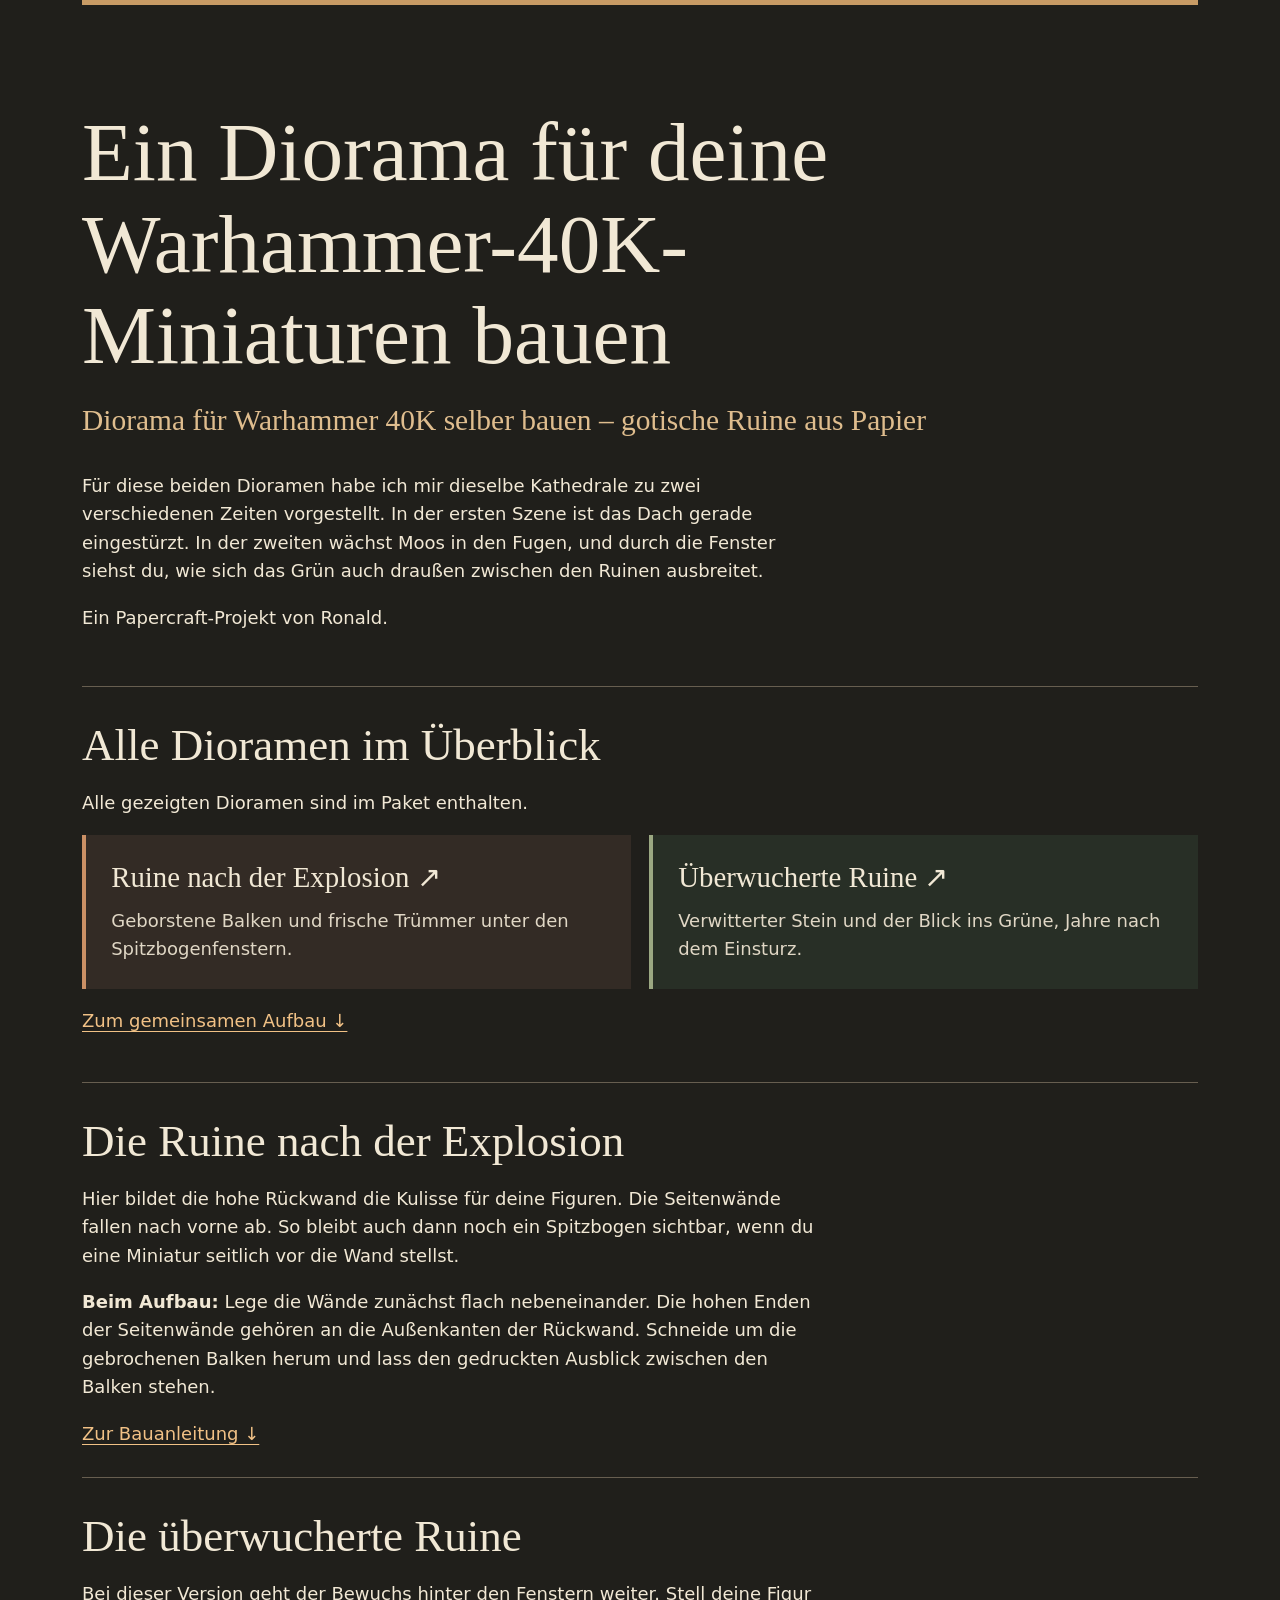
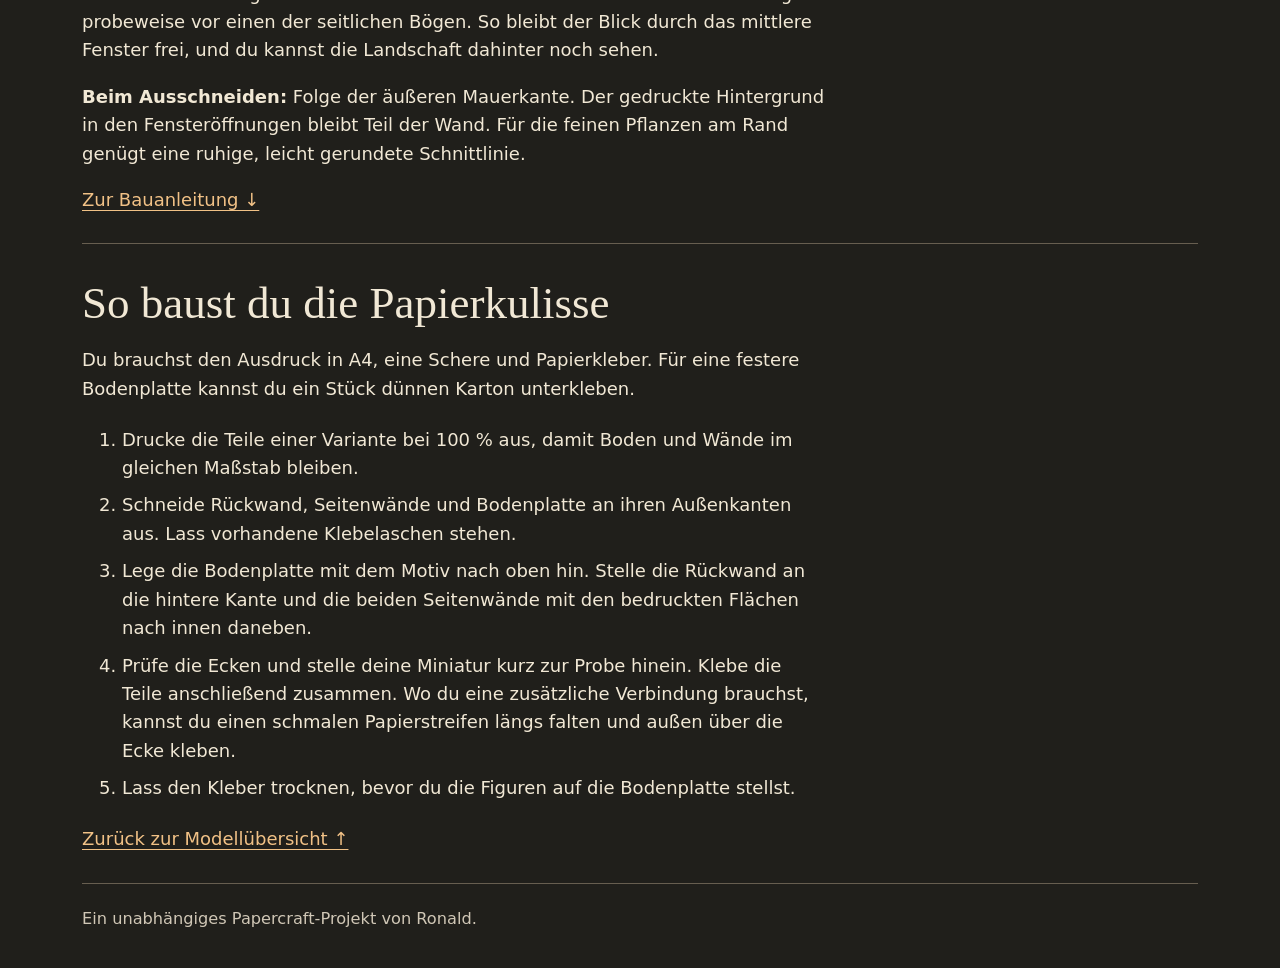
==== index.html @ 5c33f2ba "Add files via upload" ====
<!doctype html>
<html lang="de">
<head>
<meta charset="utf-8">
<meta name="viewport" content="width=device-width, initial-scale=1">
<meta name="theme-color" content="#201f1b">
<title>Diorama für Warhammer 40K selber bauen – gotische Ruine aus Papier</title>
<meta name="description" content="Eine gotische Kathedralruine in zwei Varianten aus Papier bauen. Entdecke Ronalds Dioramen und die Bauanleitung für deine Miniaturen.">
<style>
* {box-sizing:border-box}
html {background:#201f1b;color:#f1e8d5;font:18px/1.58 system-ui,sans-serif}
body {margin:0}
main,footer {width:min(100% - 2.4rem,62rem);margin:auto}
header {padding:clamp(3rem,8vw,7rem) 0 2rem;border-top:5px solid #c89b65}
h1,h2,h3 {font-family:Georgia,serif;font-weight:normal;line-height:1.1;text-wrap:balance}
h1 {font-size:clamp(2.4rem,6.5vw,5.5rem);max-width:18ch;margin:0;overflow-wrap:break-word;hyphens:auto}
header h2 {font-size:clamp(1.2rem,2.3vw,1.7rem);color:#dfbd8e;margin:1.2rem 0 2rem}
p,ol {max-width:65ch}
a {color:#f1c186;text-underline-offset:.22em}
a:focus-visible {outline:3px solid #fff;outline-offset:4px}
section {padding:1.6rem 0;border-top:1px solid #675e50;scroll-margin-top:1rem}
h2 {font-size:clamp(1.65rem,4vw,2.5rem);margin:.3rem 0 1rem}
.cards {display:grid;grid-template-columns:repeat(auto-fit,minmax(min(100%,19rem),1fr));gap:1rem}
.card {display:block;padding:1.4rem;background:#332b25;border-left:4px solid #cb9065;color:inherit;text-decoration:none}
.card + .card {background:#282f26;border-color:#9ba882}
.card:hover strong,.card:focus-visible strong {text-decoration:underline}
.card strong {display:block;font:1.6rem/1.2 Georgia,serif}
.card span {display:block;margin-top:.65rem;color:#e0d7c5}
h3 {font-size:1.5rem}
li {padding:.25em 0}
footer {padding:1.25rem 0 2rem;border-top:1px solid #675e50;color:#d0c7b6;font-size:.9rem}
</style>
</head>
<body>
<main>
<header>
<h1>Ein Diorama für deine Warhammer-40K-Miniaturen bauen</h1>
<h2>Diorama für Warhammer 40K selber bauen – gotische Ruine aus Papier</h2>
<p>Für diese beiden Dioramen habe ich mir dieselbe Kathedrale zu zwei verschiedenen Zeiten vorgestellt. In der ersten Szene ist das Dach gerade eingestürzt. In der zweiten wächst Moos in den Fugen, und durch die Fenster siehst du, wie sich das Grün auch draußen zwischen den Ruinen ausbreitet.</p>
<p>Ein Papercraft-Projekt von Ronald.</p>
</header>
<section id="modelle">
<h2>Alle Dioramen im Überblick</h2>
<p>Alle gezeigten Dioramen sind im Paket enthalten.</p>
<nav class="cards" aria-label="Dioramen und Bauhinweise">
<a class="card" href="#explosion"><strong>Ruine nach der Explosion ↗</strong><span>Geborstene Balken und frische Trümmer unter den Spitzbogenfenstern.</span></a>
<a class="card" href="#bewuchs"><strong>Überwucherte Ruine ↗</strong><span>Verwitterter Stein und der Blick ins Grüne, Jahre nach dem Einsturz.</span></a>
</nav>
<p><a href="#aufbau">Zum gemeinsamen Aufbau ↓</a></p>
</section>
<section id="explosion">
<h2>Die Ruine nach der Explosion</h2>
<p>Hier bildet die hohe Rückwand die Kulisse für deine Figuren. Die Seitenwände fallen nach vorne ab. So bleibt auch dann noch ein Spitzbogen sichtbar, wenn du eine Miniatur seitlich vor die Wand stellst.</p>
<p><strong>Beim Aufbau:</strong> Lege die Wände zunächst flach nebeneinander. Die hohen Enden der Seitenwände gehören an die Außenkanten der Rückwand. Schneide um die gebrochenen Balken herum und lass den gedruckten Ausblick zwischen den Balken stehen.</p>
<a href="#aufbau">Zur Bauanleitung ↓</a>
</section>
<section id="bewuchs">
<h2>Die überwucherte Ruine</h2>
<p>Bei dieser Version geht der Bewuchs hinter den Fenstern weiter. Stell deine Figur probeweise vor einen der seitlichen Bögen. So bleibt der Blick durch das mittlere Fenster frei, und du kannst die Landschaft dahinter noch sehen.</p>
<p><strong>Beim Ausschneiden:</strong> Folge der äußeren Mauerkante. Der gedruckte Hintergrund in den Fensteröffnungen bleibt Teil der Wand. Für die feinen Pflanzen am Rand genügt eine ruhige, leicht gerundete Schnittlinie.</p>
<a href="#aufbau">Zur Bauanleitung ↓</a>
</section>
<section id="aufbau">
<h2>So baust du die Papierkulisse</h2>
<p>Du brauchst den Ausdruck in A4, eine Schere und Papierkleber. Für eine festere Bodenplatte kannst du ein Stück dünnen Karton unterkleben.</p>
<ol>
<li>Drucke die Teile einer Variante bei 100&nbsp;% aus, damit Boden und Wände im gleichen Maßstab bleiben.</li>
<li>Schneide Rückwand, Seitenwände und Bodenplatte an ihren Außenkanten aus. Lass vorhandene Klebelaschen stehen.</li>
<li>Lege die Bodenplatte mit dem Motiv nach oben hin. Stelle die Rückwand an die hintere Kante und die beiden Seitenwände mit den bedruckten Flächen nach innen daneben.</li>
<li>Prüfe die Ecken und stelle deine Miniatur kurz zur Probe hinein. Klebe die Teile anschließend zusammen. Wo du eine zusätzliche Verbindung brauchst, kannst du einen schmalen Papierstreifen längs falten und außen über die Ecke kleben.</li>
<li>Lass den Kleber trocknen, bevor du die Figuren auf die Bodenplatte stellst.</li>
</ol>
<a href="#modelle">Zurück zur Modellübersicht ↑</a>
</section>
</main>
<footer>Ein unabhängiges Papercraft-Projekt von Ronald.</footer>
</body>
</html>
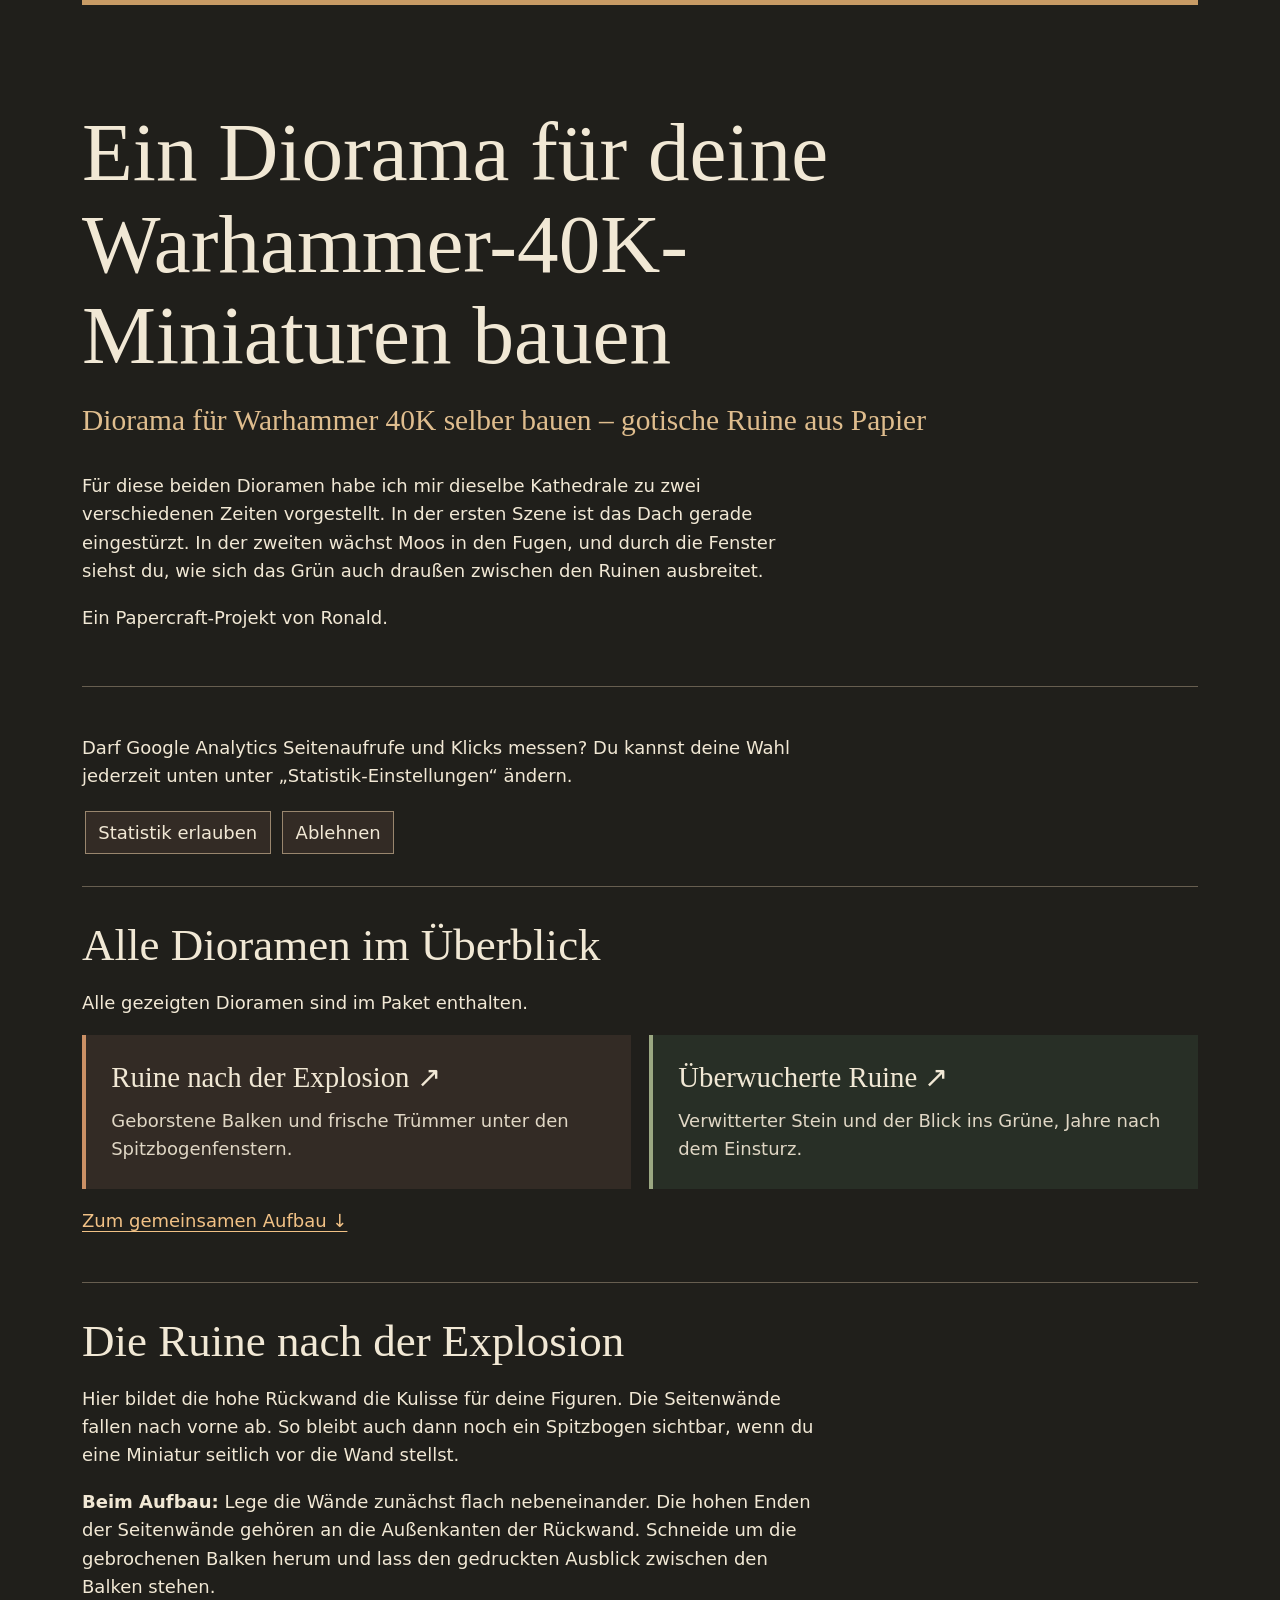
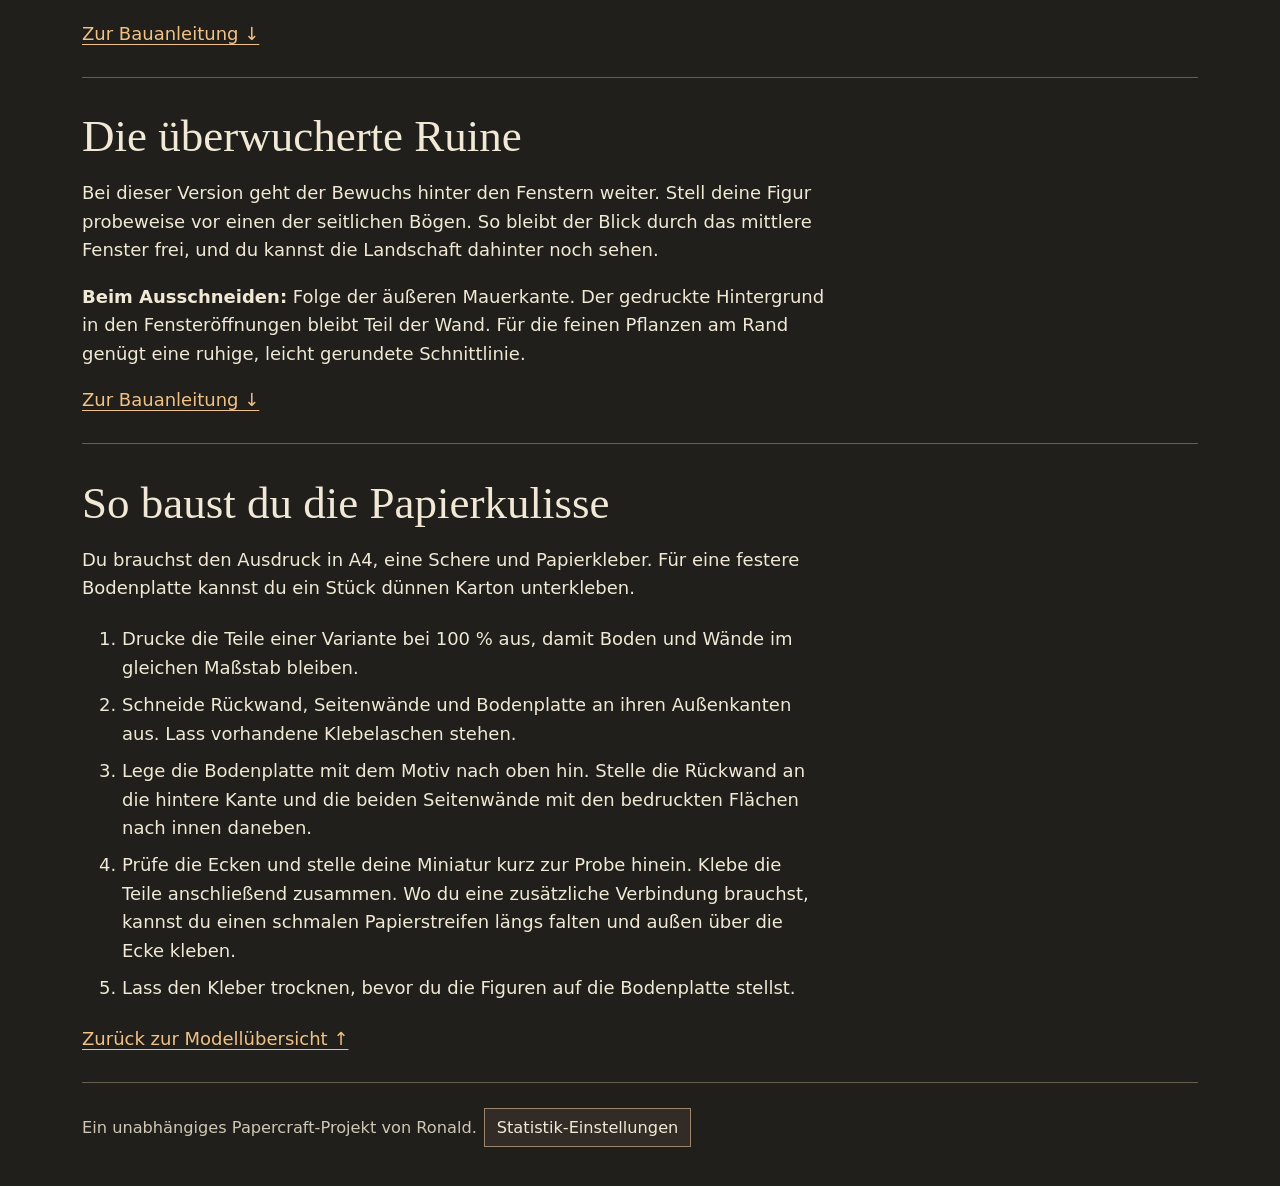
==== commit 3a441226: "Add files via upload" ====
--- a/index.html
+++ b/index.html
@@ -29,6 +29,7 @@
 h3 {font-size:1.5rem}
 li {padding:.25em 0}
 footer {padding:1.25rem 0 2rem;border-top:1px solid #675e50;color:#d0c7b6;font-size:.9rem}
+button {font:inherit;background:#332b25;color:#f1e8d5;border:1px solid #99866e;padding:.35em .7em;cursor:pointer;margin:.15em}
 </style>
 </head>
 <body>
@@ -39,6 +40,11 @@
 <p>Für diese beiden Dioramen habe ich mir dieselbe Kathedrale zu zwei verschiedenen Zeiten vorgestellt. In der ersten Szene ist das Dach gerade eingestürzt. In der zweiten wächst Moos in den Fugen, und durch die Fenster siehst du, wie sich das Grün auch draußen zwischen den Ruinen ausbreitet.</p>
 <p>Ein Papercraft-Projekt von Ronald.</p>
 </header>
+<section id="statistik" aria-label="Statistik-Einstellungen" hidden>
+<p>Darf Google Analytics Seitenaufrufe und Klicks messen? Du kannst deine Wahl jederzeit unten unter „Statistik-Einstellungen“ ändern.</p>
+<button type="button" id="allow">Statistik erlauben</button>
+<button type="button" id="deny">Ablehnen</button>
+</section>
 <section id="modelle">
 <h2>Alle Dioramen im Überblick</h2>
 <p>Alle gezeigten Dioramen sind im Paket enthalten.</p>
@@ -73,6 +79,48 @@
 <a href="#modelle">Zurück zur Modellübersicht ↑</a>
 </section>
 </main>
-<footer>Ein unabhängiges Papercraft-Projekt von Ronald.</footer>
+<footer>Ein unabhängiges Papercraft-Projekt von Ronald. <button id="settings" type="button" hidden>Statistik-Einstellungen</button></footer>
+
+<script>
+(() => {
+  const id = 'G-Y2P58QHJ71';
+  const key = 'statistik-einwilligung';
+  const panel = document.getElementById('statistik');
+  const settings = document.getElementById('settings');
+  let choice;
+  try { choice = localStorage.getItem(key); } catch {}
+  let started = false;
+  function startAnalytics() {
+    if (started) return;
+    started = true;
+    window.dataLayer = window.dataLayer || [];
+    function gtag() { window.dataLayer.push(arguments); }
+    gtag('consent', 'default', {analytics_storage:'granted', ad_storage:'denied', ad_user_data:'denied', ad_personalization:'denied'});
+    gtag('js', new Date());
+    gtag('config', id, {allow_google_signals:false, allow_ad_personalization_signals:false});
+    const script = document.createElement('script');
+    script.async = true;
+    script.src = 'https://www.googletagmanager.com/gtag/js?id=' + id;
+    document.head.appendChild(script);
+  }
+  function save(value) {
+    try { localStorage.setItem(key, value); } catch {}
+    panel.hidden = true;
+    if (value === 'yes') {
+      window['ga-disable-' + id] = false;
+      startAnalytics();
+    } else {
+      window['ga-disable-' + id] = true;
+      if (started) location.reload();
+    }
+  }
+  if (choice === 'yes') startAnalytics();
+  panel.hidden = choice === 'yes' || choice === 'no';
+  settings.hidden = false;
+  settings.onclick = () => { panel.hidden = false; document.getElementById('allow').focus(); };
+  document.getElementById('allow').onclick = () => save('yes');
+  document.getElementById('deny').onclick = () => save('no');
+})();
+</script>
 </body>
 </html>
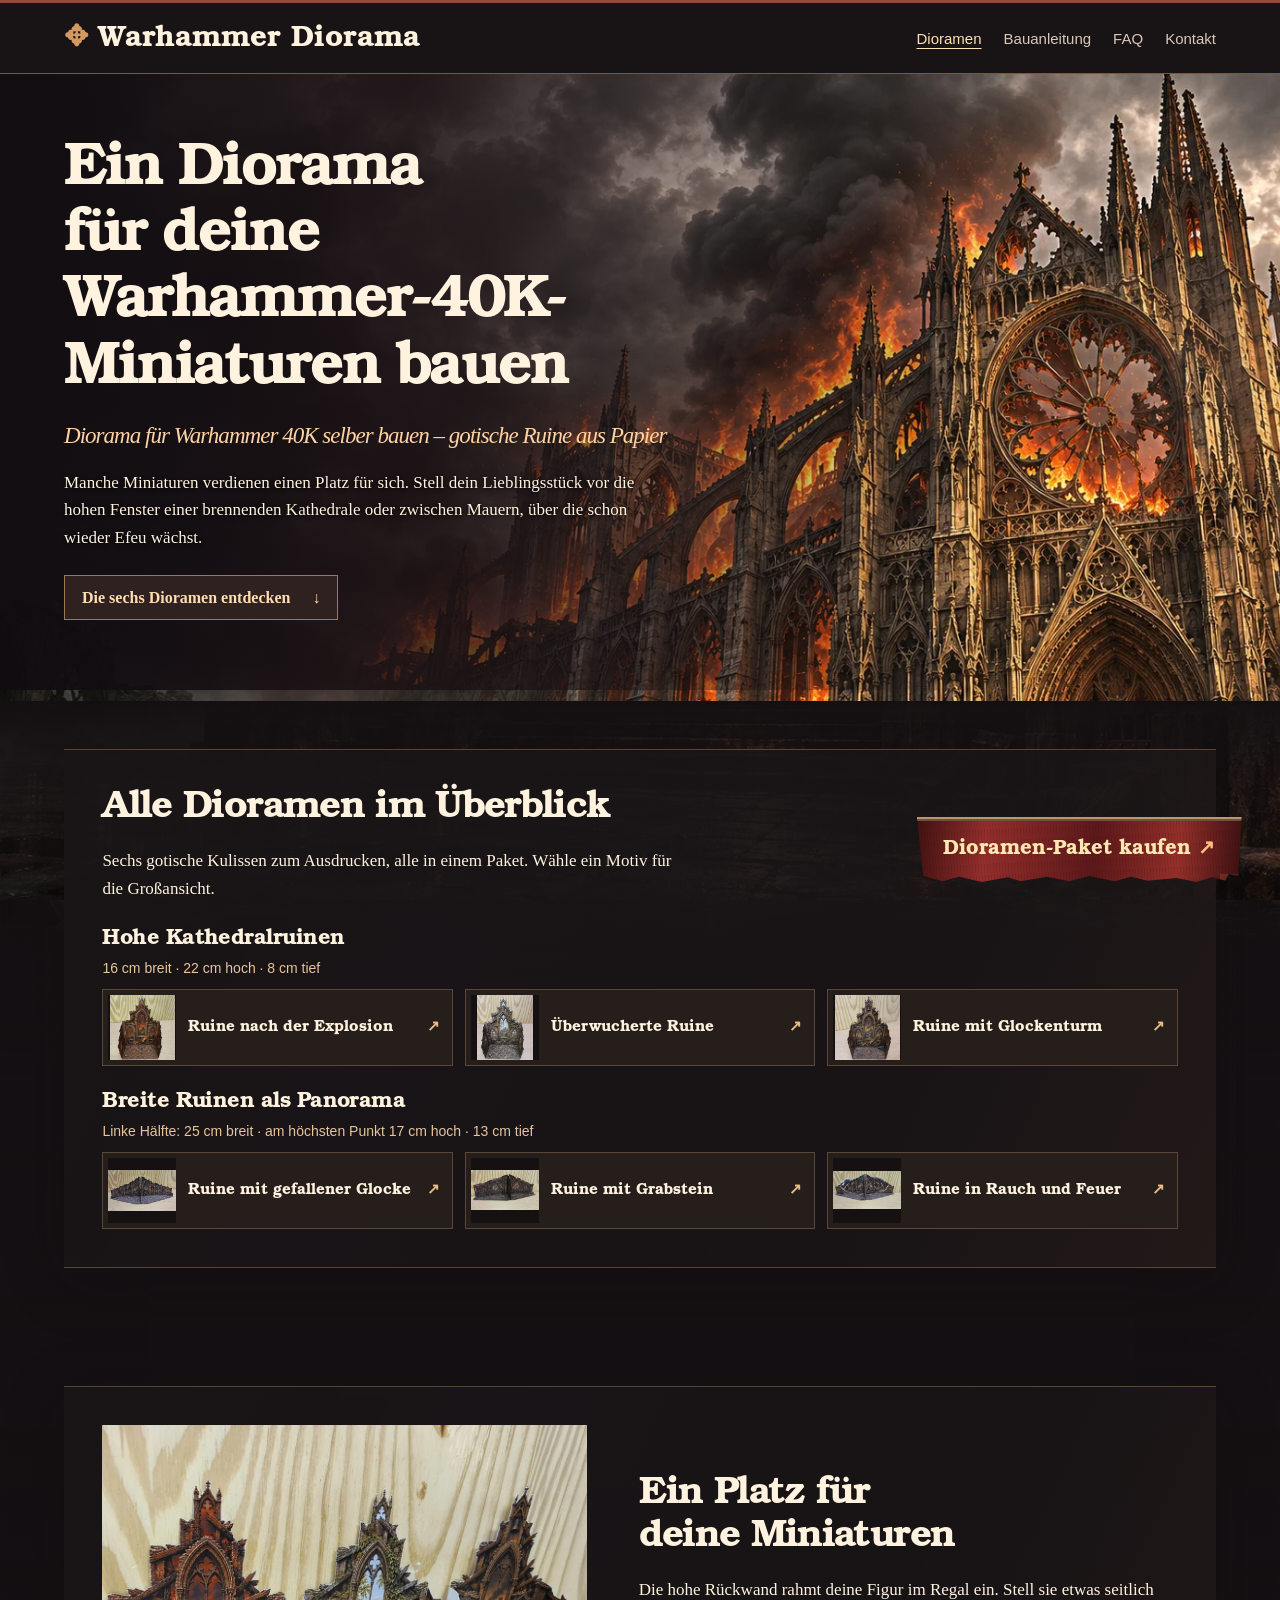
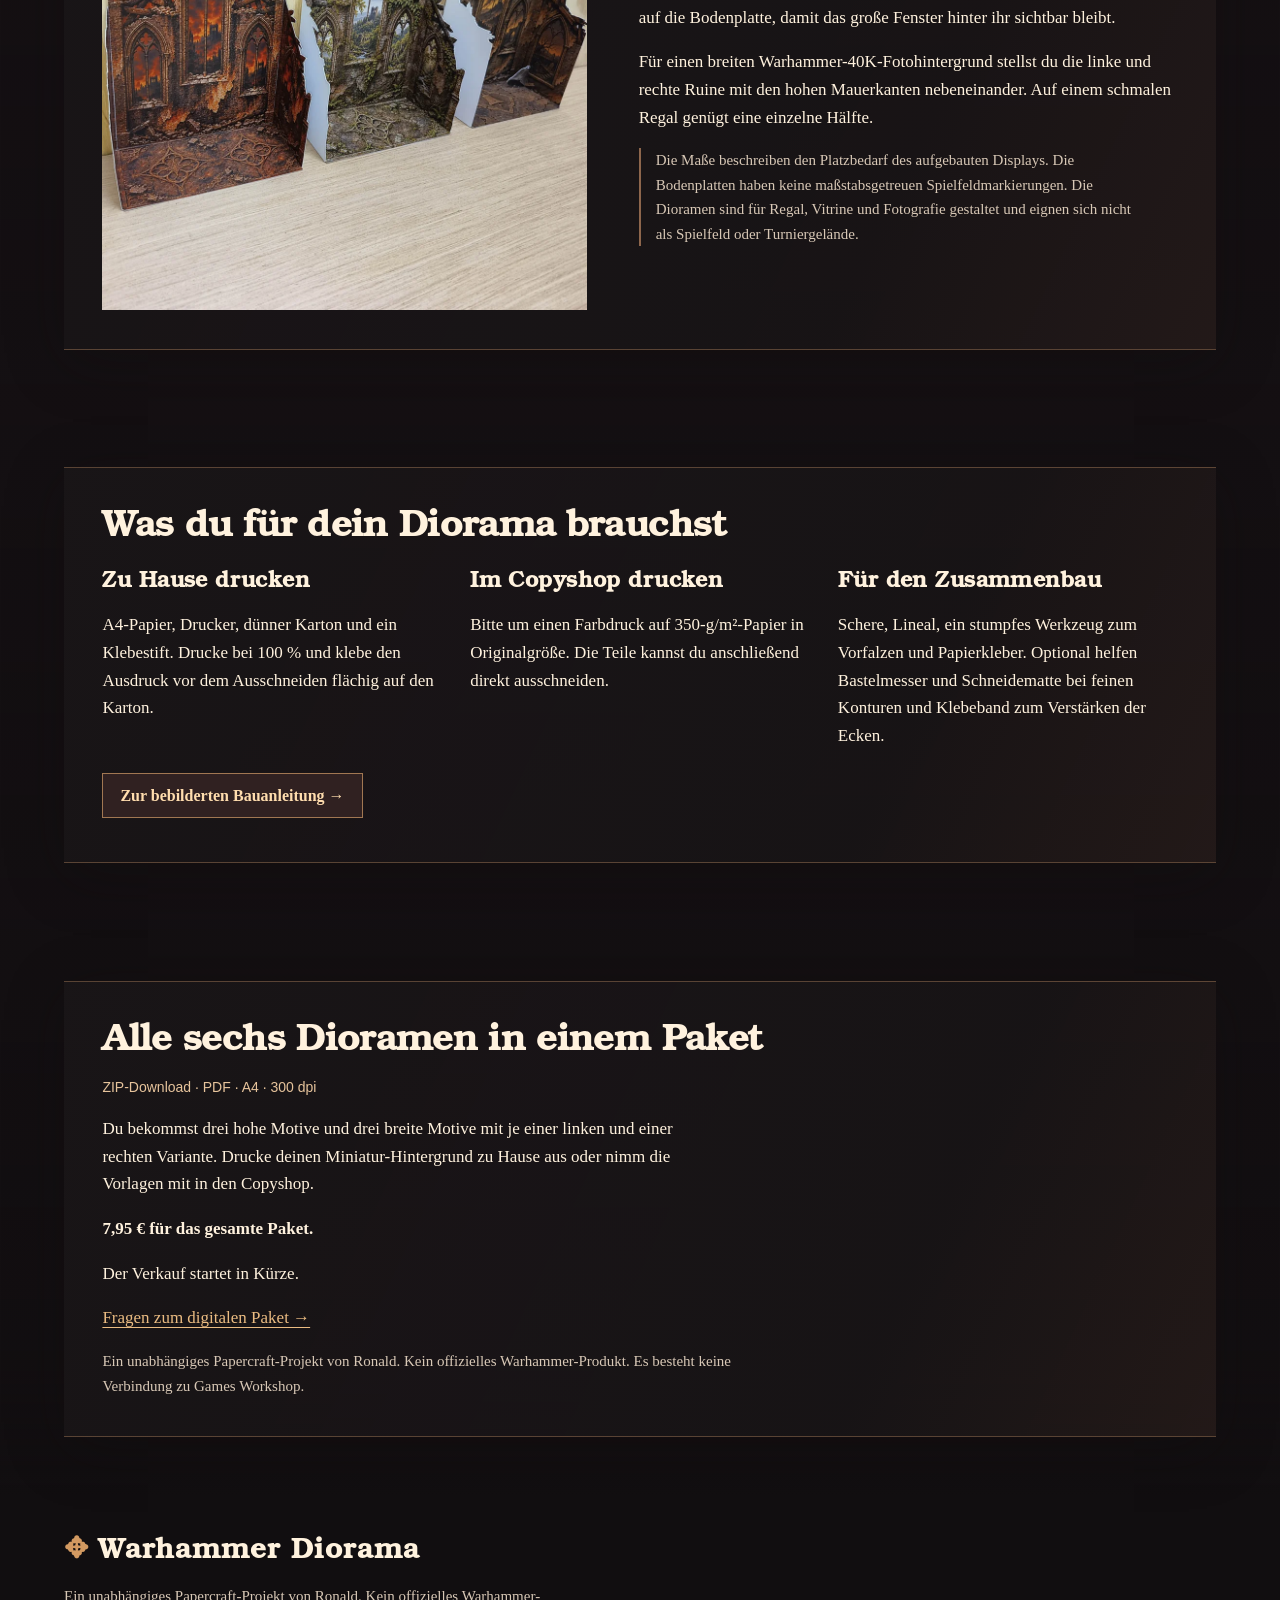
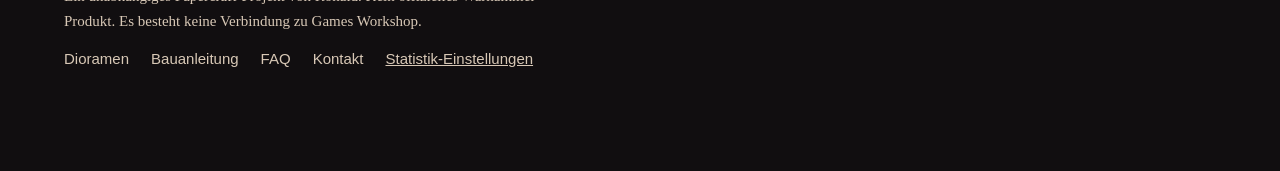
==== commit 9a76b2b9: "Add files via upload" ====
--- a/index.html
+++ b/index.html
@@ -1,126 +1 @@
-<!doctype html>
-<html lang="de">
-<head>
-<meta charset="utf-8">
-<meta name="viewport" content="width=device-width, initial-scale=1">
-<meta name="theme-color" content="#201f1b">
-<title>Diorama für Warhammer 40K selber bauen – gotische Ruine aus Papier</title>
-<meta name="description" content="Eine gotische Kathedralruine in zwei Varianten aus Papier bauen. Entdecke Ronalds Dioramen und die Bauanleitung für deine Miniaturen.">
-<style>
-* {box-sizing:border-box}
-html {background:#201f1b;color:#f1e8d5;font:18px/1.58 system-ui,sans-serif}
-body {margin:0}
-main,footer {width:min(100% - 2.4rem,62rem);margin:auto}
-header {padding:clamp(3rem,8vw,7rem) 0 2rem;border-top:5px solid #c89b65}
-h1,h2,h3 {font-family:Georgia,serif;font-weight:normal;line-height:1.1;text-wrap:balance}
-h1 {font-size:clamp(2.4rem,6.5vw,5.5rem);max-width:18ch;margin:0;overflow-wrap:break-word;hyphens:auto}
-header h2 {font-size:clamp(1.2rem,2.3vw,1.7rem);color:#dfbd8e;margin:1.2rem 0 2rem}
-p,ol {max-width:65ch}
-a {color:#f1c186;text-underline-offset:.22em}
-a:focus-visible {outline:3px solid #fff;outline-offset:4px}
-section {padding:1.6rem 0;border-top:1px solid #675e50;scroll-margin-top:1rem}
-h2 {font-size:clamp(1.65rem,4vw,2.5rem);margin:.3rem 0 1rem}
-.cards {display:grid;grid-template-columns:repeat(auto-fit,minmax(min(100%,19rem),1fr));gap:1rem}
-.card {display:block;padding:1.4rem;background:#332b25;border-left:4px solid #cb9065;color:inherit;text-decoration:none}
-.card + .card {background:#282f26;border-color:#9ba882}
-.card:hover strong,.card:focus-visible strong {text-decoration:underline}
-.card strong {display:block;font:1.6rem/1.2 Georgia,serif}
-.card span {display:block;margin-top:.65rem;color:#e0d7c5}
-h3 {font-size:1.5rem}
-li {padding:.25em 0}
-footer {padding:1.25rem 0 2rem;border-top:1px solid #675e50;color:#d0c7b6;font-size:.9rem}
-button {font:inherit;background:#332b25;color:#f1e8d5;border:1px solid #99866e;padding:.35em .7em;cursor:pointer;margin:.15em}
-</style>
-</head>
-<body>
-<main>
-<header>
-<h1>Ein Diorama für deine Warhammer-40K-Miniaturen bauen</h1>
-<h2>Diorama für Warhammer 40K selber bauen – gotische Ruine aus Papier</h2>
-<p>Für diese beiden Dioramen habe ich mir dieselbe Kathedrale zu zwei verschiedenen Zeiten vorgestellt. In der ersten Szene ist das Dach gerade eingestürzt. In der zweiten wächst Moos in den Fugen, und durch die Fenster siehst du, wie sich das Grün auch draußen zwischen den Ruinen ausbreitet.</p>
-<p>Ein Papercraft-Projekt von Ronald.</p>
-</header>
-<section id="statistik" aria-label="Statistik-Einstellungen" hidden>
-<p>Darf Google Analytics Seitenaufrufe und Klicks messen? Du kannst deine Wahl jederzeit unten unter „Statistik-Einstellungen“ ändern.</p>
-<button type="button" id="allow">Statistik erlauben</button>
-<button type="button" id="deny">Ablehnen</button>
-</section>
-<section id="modelle">
-<h2>Alle Dioramen im Überblick</h2>
-<p>Alle gezeigten Dioramen sind im Paket enthalten.</p>
-<nav class="cards" aria-label="Dioramen und Bauhinweise">
-<a class="card" href="#explosion"><strong>Ruine nach der Explosion ↗</strong><span>Geborstene Balken und frische Trümmer unter den Spitzbogenfenstern.</span></a>
-<a class="card" href="#bewuchs"><strong>Überwucherte Ruine ↗</strong><span>Verwitterter Stein und der Blick ins Grüne, Jahre nach dem Einsturz.</span></a>
-</nav>
-<p><a href="#aufbau">Zum gemeinsamen Aufbau ↓</a></p>
-</section>
-<section id="explosion">
-<h2>Die Ruine nach der Explosion</h2>
-<p>Hier bildet die hohe Rückwand die Kulisse für deine Figuren. Die Seitenwände fallen nach vorne ab. So bleibt auch dann noch ein Spitzbogen sichtbar, wenn du eine Miniatur seitlich vor die Wand stellst.</p>
-<p><strong>Beim Aufbau:</strong> Lege die Wände zunächst flach nebeneinander. Die hohen Enden der Seitenwände gehören an die Außenkanten der Rückwand. Schneide um die gebrochenen Balken herum und lass den gedruckten Ausblick zwischen den Balken stehen.</p>
-<a href="#aufbau">Zur Bauanleitung ↓</a>
-</section>
-<section id="bewuchs">
-<h2>Die überwucherte Ruine</h2>
-<p>Bei dieser Version geht der Bewuchs hinter den Fenstern weiter. Stell deine Figur probeweise vor einen der seitlichen Bögen. So bleibt der Blick durch das mittlere Fenster frei, und du kannst die Landschaft dahinter noch sehen.</p>
-<p><strong>Beim Ausschneiden:</strong> Folge der äußeren Mauerkante. Der gedruckte Hintergrund in den Fensteröffnungen bleibt Teil der Wand. Für die feinen Pflanzen am Rand genügt eine ruhige, leicht gerundete Schnittlinie.</p>
-<a href="#aufbau">Zur Bauanleitung ↓</a>
-</section>
-<section id="aufbau">
-<h2>So baust du die Papierkulisse</h2>
-<p>Du brauchst den Ausdruck in A4, eine Schere und Papierkleber. Für eine festere Bodenplatte kannst du ein Stück dünnen Karton unterkleben.</p>
-<ol>
-<li>Drucke die Teile einer Variante bei 100&nbsp;% aus, damit Boden und Wände im gleichen Maßstab bleiben.</li>
-<li>Schneide Rückwand, Seitenwände und Bodenplatte an ihren Außenkanten aus. Lass vorhandene Klebelaschen stehen.</li>
-<li>Lege die Bodenplatte mit dem Motiv nach oben hin. Stelle die Rückwand an die hintere Kante und die beiden Seitenwände mit den bedruckten Flächen nach innen daneben.</li>
-<li>Prüfe die Ecken und stelle deine Miniatur kurz zur Probe hinein. Klebe die Teile anschließend zusammen. Wo du eine zusätzliche Verbindung brauchst, kannst du einen schmalen Papierstreifen längs falten und außen über die Ecke kleben.</li>
-<li>Lass den Kleber trocknen, bevor du die Figuren auf die Bodenplatte stellst.</li>
-</ol>
-<a href="#modelle">Zurück zur Modellübersicht ↑</a>
-</section>
-</main>
-<footer>Ein unabhängiges Papercraft-Projekt von Ronald. <button id="settings" type="button" hidden>Statistik-Einstellungen</button></footer>
-
-<script>
-(() => {
-  const id = 'G-Y2P58QHJ71';
-  const key = 'statistik-einwilligung';
-  const panel = document.getElementById('statistik');
-  const settings = document.getElementById('settings');
-  let choice;
-  try { choice = localStorage.getItem(key); } catch {}
-  let started = false;
-  function startAnalytics() {
-    if (started) return;
-    started = true;
-    window.dataLayer = window.dataLayer || [];
-    function gtag() { window.dataLayer.push(arguments); }
-    gtag('consent', 'default', {analytics_storage:'granted', ad_storage:'denied', ad_user_data:'denied', ad_personalization:'denied'});
-    gtag('js', new Date());
-    gtag('config', id, {allow_google_signals:false, allow_ad_personalization_signals:false});
-    const script = document.createElement('script');
-    script.async = true;
-    script.src = 'https://www.googletagmanager.com/gtag/js?id=' + id;
-    document.head.appendChild(script);
-  }
-  function save(value) {
-    try { localStorage.setItem(key, value); } catch {}
-    panel.hidden = true;
-    if (value === 'yes') {
-      window['ga-disable-' + id] = false;
-      startAnalytics();
-    } else {
-      window['ga-disable-' + id] = true;
-      if (started) location.reload();
-    }
-  }
-  if (choice === 'yes') startAnalytics();
-  panel.hidden = choice === 'yes' || choice === 'no';
-  settings.hidden = false;
-  settings.onclick = () => { panel.hidden = false; document.getElementById('allow').focus(); };
-  document.getElementById('allow').onclick = () => save('yes');
-  document.getElementById('deny').onclick = () => save('no');
-})();
-</script>
-</body>
-</html>
+<!doctype html><html lang="de"><head><meta charset="utf-8"><meta name="viewport" content="width=device-width, initial-scale=1"><title>Diorama für Warhammer 40K selber bauen – gotische Ruine aus Papier</title><meta name="description" content="Sechs gotische Dioramen als Fotohintergrund für Warhammer-40K-Miniaturen. Entdecke die Motive, Maße und die bebilderte Bauanleitung."><meta name="theme-color" content="#171213"><link rel="icon" href="assets/rose.svg"><link rel="stylesheet" href="assets/style.css"><script src="assets/site.js" defer></script></head><body><a class="skip" href="#inhalt">Zum Inhalt</a><header><div class="bar"><a class="brand" href="index.html"><span class="sigil" aria-hidden="true">✥</span> Warhammer Diorama</a><nav aria-label="Hauptnavigation"><a href="index.html" aria-current="page">Dioramen</a><a href="diorama-zum-ausdrucken/index.html" >Bauanleitung</a><a href="faq.html" >FAQ</a><a href="kontakt.html" >Kontakt</a></nav></div></header><main id="inhalt"><section class="hero "><div class="inner"><div class="lead"><h1>Ein Diorama für deine Warhammer-40K-Miniaturen bauen</h1><h2>Diorama für Warhammer 40K selber bauen – gotische Ruine aus Papier</h2><p>Manche Miniaturen verdienen einen Platz für sich. Stell dein Lieblingsstück vor die hohen Fenster einer brennenden Kathedrale oder zwischen Mauern, über die schon wieder Efeu wächst.</p><a class="action" href="#modelle">Die sechs Dioramen entdecken <b>↓</b></a></div></div></section><section class="zone nave" data-depth><div class="inner"><div id="modelle"><h2>Alle Dioramen im Überblick</h2><p>Sechs gotische Kulissen zum Ausdrucken, alle in einem Paket. Wähle ein Motiv für die Großansicht.</p><div class="group"><h3>Hohe Kathedralruinen</h3><p>16 cm breit · 22 cm hoch · 8 cm tief</p><div class="tiles"><a class="tile" href="#ansicht-brand"><img class="" loading="lazy" decoding="async" width="210" height="210" src="assets/brand-klein.webp" alt=""><span>Ruine nach der Explosion</span><b aria-hidden="true">↗</b></a><a class="tile" href="#ansicht-efeu"><img class="" loading="lazy" decoding="async" width="182" height="210" src="assets/efeu-klein.webp" alt=""><span>Überwucherte Ruine</span><b aria-hidden="true">↗</b></a><a class="tile" href="#ansicht-glockenturm"><img class="" loading="lazy" decoding="async" width="210" height="210" src="assets/glockenturm-klein.webp" alt=""><span>Ruine mit Glockenturm</span><b aria-hidden="true">↗</b></a></div></div><div class="group"><h3>Breite Ruinen als Panorama</h3><p>Linke Hälfte: 25 cm breit · am höchsten Punkt 17 cm hoch · 13 cm tief</p><div class="tiles"><a class="tile" href="#ansicht-glocke"><img class="" loading="lazy" decoding="async" width="225" height="135" src="assets/glocke-klein.webp" alt=""><span>Ruine mit gefallener Glocke</span><b aria-hidden="true">↗</b></a><a class="tile" href="#ansicht-grabstein"><img class="" loading="lazy" decoding="async" width="225" height="132" src="assets/grabstein-klein.webp" alt=""><span>Ruine mit Grabstein</span><b aria-hidden="true">↗</b></a><a class="tile" href="#ansicht-rauch"><img class="" loading="lazy" decoding="async" width="225" height="126" src="assets/rauch-klein.webp" alt=""><span>Ruine in Rauch und Feuer</span><b aria-hidden="true">↗</b></a></div></div></div><article class="view" id="ansicht-brand" tabindex="-1"><div class="viewbox"><a class="close" href="#modelle" aria-label="Zurück zur Modellübersicht">×</a><img class="" loading="lazy" decoding="async" width="1000" height="1000" src="assets/brand.webp" alt="Ruine nach der Explosion"><div><h3>Ruine nach der Explosion</h3><p>Geborstene Balken, Feuer hinter den Spitzbogenfenstern und zwei Rosetten im Steinboden.</p><p class="measure">16 cm breit · 22 cm hoch · 8 cm tief</p><a href="diorama-zum-ausdrucken/index.html#hoch">Aufbau ansehen →</a></div></div></article><article class="view" id="ansicht-efeu" tabindex="-1"><div class="viewbox"><a class="close" href="#modelle" aria-label="Zurück zur Modellübersicht">×</a><img class="" loading="lazy" decoding="async" width="866" height="1000" src="assets/efeu.webp" alt="Überwucherte Ruine"><div><h3>Überwucherte Ruine</h3><p>Efeu wächst über die Mauern. Durch das hohe Fenster siehst du ein grünes Tal.</p><p class="measure">16 cm breit · 22 cm hoch · 8 cm tief</p><a href="diorama-zum-ausdrucken/index.html#hoch">Aufbau ansehen →</a></div></div></article><article class="view" id="ansicht-glockenturm" tabindex="-1"><div class="viewbox"><a class="close" href="#modelle" aria-label="Zurück zur Modellübersicht">×</a><img class="" loading="lazy" decoding="async" width="1000" height="1000" src="assets/glockenturm.webp" alt="Ruine mit Glockenturm"><div><h3>Ruine mit Glockenturm</h3><p>Über dem großen Fenster hängt noch die Glocke. Auf dem Boden wiederholt sich ihr Umriss.</p><p class="measure">16 cm breit · 22 cm hoch · 8 cm tief</p><a href="diorama-zum-ausdrucken/index.html#hoch">Aufbau ansehen →</a></div></div></article><article class="view" id="ansicht-glocke" tabindex="-1"><div class="viewbox"><a class="close" href="#modelle" aria-label="Zurück zur Modellübersicht">×</a><img class="" loading="lazy" decoding="async" width="1020" height="612" src="assets/glocke.webp" alt="Ruine mit gefallener Glocke"><div><h3>Ruine mit gefallener Glocke</h3><p>Vor den schmalen Fensterbögen liegt eine umgestürzte Glocke auf dem grauen Pflaster.</p><p class="measure">Linke Hälfte: 25 cm breit · 17 cm hoch · 13 cm tief</p><a href="diorama-zum-ausdrucken/index.html#breit">Aufbau ansehen →</a></div></div></article><article class="view" id="ansicht-grabstein" tabindex="-1"><div class="viewbox"><a class="close" href="#modelle" aria-label="Zurück zur Modellübersicht">×</a><img class="" loading="lazy" decoding="async" width="1020" height="600" src="assets/grabstein.webp" alt="Ruine mit Grabstein"><div><h3>Ruine mit Grabstein</h3><p>Ein einzelner Grabstein steht vor den zerbrochenen Fenstern des Kirchenschiffs.</p><p class="measure">Linke Hälfte: 25 cm breit · 17 cm hoch · 13 cm tief</p><a href="diorama-zum-ausdrucken/index.html#breit">Aufbau ansehen →</a></div></div></article><article class="view" id="ansicht-rauch" tabindex="-1"><div class="viewbox"><a class="close" href="#modelle" aria-label="Zurück zur Modellübersicht">×</a><img class="" loading="lazy" decoding="async" width="1020" height="573" src="assets/rauch.webp" alt="Ruine in Rauch und Feuer"><div><h3>Ruine in Rauch und Feuer</h3><p>Dunkle Rauchwolken steigen hinter der eingestürzten Wand auf. Durch die Bögen leuchtet die brennende Stadt.</p><details><summary>Eine Hälfte als Einzelkulisse ansehen</summary><img loading="lazy" src="assets/einzelkulisse.webp" alt="Eine breite Ruine als einzelnes Display mit abgewinkelter Seitenwand"></details><p class="measure">Linke Hälfte: 25 cm breit · 17 cm hoch · 13 cm tief</p><a href="diorama-zum-ausdrucken/index.html#breit">Aufbau ansehen →</a></div></div></article></div></section><section class="zone stone"><div class="inner"><div class="feature"><img class="" loading="lazy" decoding="async" width="1000" height="1000" src="assets/hohe-ruinen.webp" alt="Drei gebaute hohe Papierkulissen nebeneinander auf dem Regal"><div><h2>Ein Platz für deine Miniaturen</h2><p>Die hohe Rückwand rahmt deine Figur im Regal ein. Stell sie etwas seitlich auf die Bodenplatte, damit das große Fenster hinter ihr sichtbar bleibt.</p><p>Für einen breiten Warhammer-40K-Fotohintergrund stellst du die linke und rechte Ruine mit den hohen Mauerkanten nebeneinander. Auf einem schmalen Regal genügt eine einzelne Hälfte.</p><p class="note">Die Maße beschreiben den Platzbedarf des aufgebauten Displays. Die Bodenplatten haben keine maßstabsgetreuen Spielfeldmarkierungen. Die Dioramen sind für Regal, Vitrine und Fotografie gestaltet und eignen sich nicht als Spielfeld oder Turniergelände.</p></div></div></div></section><section class="zone crypt"><div class="inner"><h2>Was du für dein Diorama brauchst</h2><div class="materials"><div><h3>Zu Hause drucken</h3><p>A4-Papier, Drucker, dünner Karton und ein Klebestift. Drucke bei 100 % und klebe den Ausdruck vor dem Ausschneiden flächig auf den Karton.</p></div><div><h3>Im Copyshop drucken</h3><p>Bitte um einen Farbdruck auf 350-g/m²-Papier in Originalgröße. Die Teile kannst du anschließend direkt ausschneiden.</p></div><div><h3>Für den Zusammenbau</h3><p>Schere, Lineal, ein stumpfes Werkzeug zum Vorfalzen und Papierkleber. Optional helfen Bastelmesser und Schneidematte bei feinen Konturen und Klebeband zum Verstärken der Ecken.</p></div></div><a class="action" href="diorama-zum-ausdrucken/index.html">Zur bebilderten Bauanleitung →</a></div></section><section class="zone deep"><div class="inner"><div id="paket" class="package"><h2>Alle sechs Dioramen in einem Paket</h2><p class="measure">ZIP-Download · PDF · A4 · 300 dpi</p><p>Du bekommst drei hohe Motive und drei breite Motive mit je einer linken und einer rechten Variante. Drucke deinen Miniatur-Hintergrund zu Hause aus oder nimm die Vorlagen mit in den Copyshop.</p><strong>7,95 € für das gesamte Paket.</strong><p>Der Verkauf startet in Kürze.</p><p><a href="faq.html">Fragen zum digitalen Paket →</a></p><small>Ein unabhängiges Papercraft-Projekt von Ronald. Kein offizielles Warhammer-Produkt. Es besteht keine Verbindung zu Games Workshop.</small></div></div></section></main><footer><div class="inner"><div class="footername"><span class="sigil" aria-hidden="true">✥</span> Warhammer Diorama</div><p>Ein unabhängiges Papercraft-Projekt von Ronald. Kein offizielles Warhammer-Produkt. Es besteht keine Verbindung zu Games Workshop.</p><nav aria-label="Service"><a href="index.html" aria-current="page">Dioramen</a><a href="diorama-zum-ausdrucken/index.html" >Bauanleitung</a><a href="faq.html" >FAQ</a><a href="kontakt.html" >Kontakt</a><button type="button" data-consent-open>Statistik-Einstellungen</button></nav></div></footer><a class="pennant" href="index.html#paket">Dioramen-Paket kaufen <span aria-hidden="true">↗</span></a><dialog id="consent"><h2>Statistik-Einstellungen</h2><p>Darf Google Analytics Seitenaufrufe und Klicks messen? Du kannst deine Wahl jederzeit ändern.</p><button data-choice="no">Ablehnen</button> <button data-choice="yes">Statistik erlauben</button></dialog></body></html>
--- a/assets/style.css
+++ b/assets/style.css
@@ -0,0 +1,23 @@
+@font-face{font-family:Bookman;src:url(bookman.woff) format("woff");font-weight:600;font-display:swap}
+:root{color-scheme:dark;--ink:#fff2de;--muted:#d8c8b6;--gold:#ebbc82;--line:#8d664c}
+*{box-sizing:border-box}html{background:#100e0e;scroll-padding:24px}body{margin:0;background:#100e0e;color:var(--ink);font:17px/1.63 Georgia,serif}p{max-width:68ch}a{color:var(--gold);text-underline-offset:4px}button,input,textarea,select{font:inherit}button,summary,select{cursor:pointer}a:focus-visible,button:focus-visible,summary:focus-visible,input:focus-visible,textarea:focus-visible,select:focus-visible{outline:3px solid #ffd5a2;outline-offset:3px}.skip{position:absolute;left:-200vw}.skip:focus{z-index:20;left:8px;background:black}header{background:#181415;border-top:3px solid #8d4d39;border-bottom:1px solid #775844}.bar,.inner{width:min(1280px,90%);margin:auto}.bar{min-height:70px;display:flex;align-items:center;justify-content:space-between;gap:10px}.brand,.footername{font:600 clamp(20px,2.3vw,30px) Bookman,Georgia,serif;color:var(--ink);text-decoration:none}.sigil{color:#d29961}.bar nav,footer nav{display:flex;flex-wrap:wrap;gap:22px}.bar nav a,footer nav a,footer nav button{font:15px/1.4 Arial,sans-serif;text-decoration:none;color:var(--muted)}.bar nav a[aria-current],nav a:hover{color:#ffe0b3;text-decoration:underline}
+main{position:relative;isolation:isolate;background:#151013}main:before,main:after{content:"";position:absolute;pointer-events:none;z-index:-1;inset:0}main:before{background:linear-gradient(0deg,#141012 0%,transparent 20%),url(kathedrale.webp) 65% top/cover;bottom:auto;height:clamp(720px,68vw,1080px)}main:after{top:clamp(560px,49vw,805px);background:linear-gradient(#141012,transparent 16%,#110e10b8 95%,#110e10),url(gewoelbe.webp) 68% center/cover}
+.hero{min-height:clamp(590px,48vw,760px);display:grid;align-items:center;background:linear-gradient(90deg,#100c10ed 2%,#180e12c9 31%,#1a101360 55%,transparent 78%)}.hero .inner{padding:64px 0}.hero.sub{min-height:330px}.lead{max-width:min(625px,58%)}.lead p{font-size:clamp(17px,1.3vw,20px);text-shadow:0 1px 4px black}
+h1,h2,h3{font-family:Bookman,Georgia,serif;font-weight:600;text-wrap:balance;line-height:1.1;margin:0}h1{font-size:clamp(43px,4.7vw,76px);letter-spacing:-.052em;overflow-wrap:break-word}h2{font-size:clamp(31px,3vw,48px);letter-spacing:-.043em}h3{font-size:clamp(21px,1.7vw,27px);letter-spacing:-.025em}.lead h2{font:italic clamp(21px,1.8vw,28px)/1.3 Georgia,serif;color:#ffd2a2;margin:18px 0}.action{display:inline-flex;gap:22px;align-items:center;padding:10px 17px;margin:6px 0;border:1px solid #a17752;background:#302121;color:#ffddae;text-decoration:none;font:600 16px/1.45 Georgia,serif}.action:hover{background:#50302b}
+.zone{padding:clamp(30px,4.6vw,72px) 0}.zone>.inner{padding:clamp(20px,3vw,45px);border-block:1px solid #936d4f88;background:linear-gradient(115deg,#191517f2,#181416de 72%,#251b19d9);box-shadow:0 12px 55px #100c0c50}.group{margin-top:25px}.group p,.measure{color:#e7c49c;font:14px/1.5 Arial,sans-serif}.group p{margin:6px 0 10px}.tiles{display:grid;grid-template-columns:repeat(3,1fr);gap:12px}.tile{display:flex;align-items:center;gap:12px;border:1px solid #92705780;background:#251e1b;color:var(--ink);text-decoration:none;padding:5px 12px 5px 5px;font:600 clamp(15px,1.2vw,19px)/1.25 Bookman,Georgia,serif}.tile img{width:68px;height:65px;object-fit:contain;background:#151112}.tile b{margin-left:auto;color:var(--gold)}.tile:hover{border-color:#deb281;background:#372723}.view{display:none}.view:target{display:block}.viewbox{position:relative;margin-top:18px;border:1px solid var(--line);background:#1c1718;padding:18px;display:grid;grid-template-columns:minmax(0,1fr) 1fr;align-items:center;gap:25px}.viewbox img,.feature img,.steps img{display:block;width:100%;height:auto}.viewbox img{max-height:62vh;object-fit:contain}.close{position:absolute;right:8px;top:8px;color:white;background:#231a19;font:26px/1 Arial;padding:3px 9px;text-decoration:none}.feature{display:grid;grid-template-columns:.9fr 1fr;gap:clamp(25px,4vw,65px);align-items:center}.note,.fine,small{font-size:15px;color:var(--muted)}.note{border-left:2px solid var(--line);padding-left:15px}.materials{display:grid;grid-template-columns:repeat(3,1fr);gap:28px;margin-top:20px}.materials h3{font-size:23px}.package{max-width:700px}.package small{display:block}.steps{list-style:none;margin:30px 0 0;padding:0;counter-reset:step;display:grid;grid-template-columns:1fr 1fr;gap:35px 25px}.steps li{counter-increment:step}.steps figure{margin:0}.steps img{height:clamp(205px,28vw,410px);object-fit:contain;background:#141111}.steps h3{margin-top:15px}.steps h3:before{content:counter(step,decimal-leading-zero) " / ";color:#e1ad7d;font-size:.7em}.steps p{margin:8px 0}.reading,form{max-width:760px;margin:auto}.reading details{border-bottom:1px solid #79614e;padding:17px 0}.reading summary{font:600 20px/1.4 Georgia,serif}form label{display:block;margin-top:14px}input:not([type=checkbox]),select,textarea{display:block;width:100%;background:#181516;border:1px solid #80654e;color:var(--ink);padding:9px 12px;margin-top:4px}textarea{resize:vertical}footer{background:#110e10;padding:35px 0 102px;color:var(--muted)}footer p{font-size:15px}footer nav button{border:none;background:none;padding:0;text-decoration:underline}
+.pennant{position:fixed;bottom:16px;right:3vw;z-index:6;padding:14.4px 26.4px 21.6px;color:#ffe6b2;text-decoration:none;font:600 20.4px Bookman,Georgia,serif;border-top:4px ridge #bd966c;background:repeating-linear-gradient(85deg,transparent 0 2px,#16050825 3px),linear-gradient(95deg,#411211,#922e2b 21%,#5b1819 55%,#932f29 80%,#390f11);clip-path:polygon(0 0,100% 0,99% 88%,96% 85%,95% 95%,91% 90%,86% 97%,80% 91%,71% 95%,66% 89%,61% 96%,53% 88%,47% 96%,40% 89%,32% 96%,28% 90%,20% 97%,13% 89%,8% 96%,2% 88%)}.pennant span{color:#ffbe81}.pennant:hover{filter:brightness(1.18)}.embers{position:fixed;inset:0;z-index:3;pointer-events:none;overflow:hidden}.embers i{position:absolute;left:var(--x);bottom:var(--y);width:3px;height:4px;border-radius:70%;background:#ffc38c;box-shadow:0 0 6px #ff7b3f;opacity:0;animation:rise var(--t) var(--d) linear infinite}@keyframes rise{10%{opacity:.75}95%{opacity:0;transform:translate(31px,-144px)}}dialog{max-width:min(480px,90vw);background:#231b1c;color:var(--ink);border:1px solid var(--line);padding:25px}dialog::backdrop{background:#0c090ab0}dialog button{padding:8px;background:#42292a;color:var(--ink);border:1px solid var(--line)}
+@media(max-width:800px){.tiles{grid-template-columns:1fr}.materials{grid-template-columns:1fr;gap:10px}.feature{grid-template-columns:1fr}.feature img{max-height:380px;object-fit:contain}.group{margin-top:22px}.tile img{height:55px;width:65px}.bar{flex-wrap:wrap;padding:12px 0}.bar nav{gap:12px}.lead{max-width:72%}}
+@media(max-width:580px){.bar{display:grid;gap:8px}.bar nav{justify-content:space-between}.bar nav a{font-size:14px}.inner,.bar{width:92%}main:before{height:510px;background-size:cover;background-position:72% top}main:after{top:480px}.hero{min-height:0;background:linear-gradient(0deg,#151013 3%,#151013f0 52%,transparent 90%)}.hero .inner{padding:188px 0 25px}.hero.sub .inner{padding:118px 0 22px}.lead{max-width:100%}h1{font-size:clamp(36px,9vw,48px)}.lead h2{font-size:20px}.zone{padding:22px 0}.zone>.inner{padding:20px 16px}.steps,.viewbox{grid-template-columns:1fr}.steps img{height:auto;max-height:480px}.pennant{right:auto;left:50%;transform:translateX(-50%);white-space:nowrap;bottom:max(8px,env(safe-area-inset-bottom));font-size:18px}.viewbox{gap:14px}.viewbox img{max-height:45vh}}
+@media(prefers-reduced-motion:reduce){.embers{display:none}}
+main:after{background-size:auto,cover;background-position:center,68% center;background-attachment:scroll,fixed}
+html.js main:not(.below):after{background:#151013}
+.viewbox details{margin:10px 0}.viewbox details img{margin:10px 0}
+.pennant:after{content:"";position:absolute;bottom:1px;right:0;width:22px;height:9px;background:linear-gradient(135deg,#773126,#32150e);transform-origin:top;animation:fold 4s ease-in-out infinite alternate}
+@keyframes fold{to{transform:skewX(-12deg) scaleY(.8)}}
+@media(max-width:800px){main:after{background-attachment:scroll;background-size:auto,auto 100vh;background-repeat:no-repeat,repeat-y}}
+@media(prefers-reduced-motion:reduce){.pennant:after{animation:none}}
+
+@media(prefers-reduced-motion:no-preference){
+ .embers:before{content:"";position:absolute;right:-3%;top:21%;width:min(22vw,300px);height:30vh;pointer-events:none;background:radial-gradient(ellipse at 60% 60%,#b8a49a22,transparent 66%);animation:smoke-drift 9s ease-in-out infinite alternate}
+ @keyframes smoke-drift{from{opacity:.3;transform:translate(0,12px)}to{opacity:.8;transform:translate(-12px,-36px)}}
+}
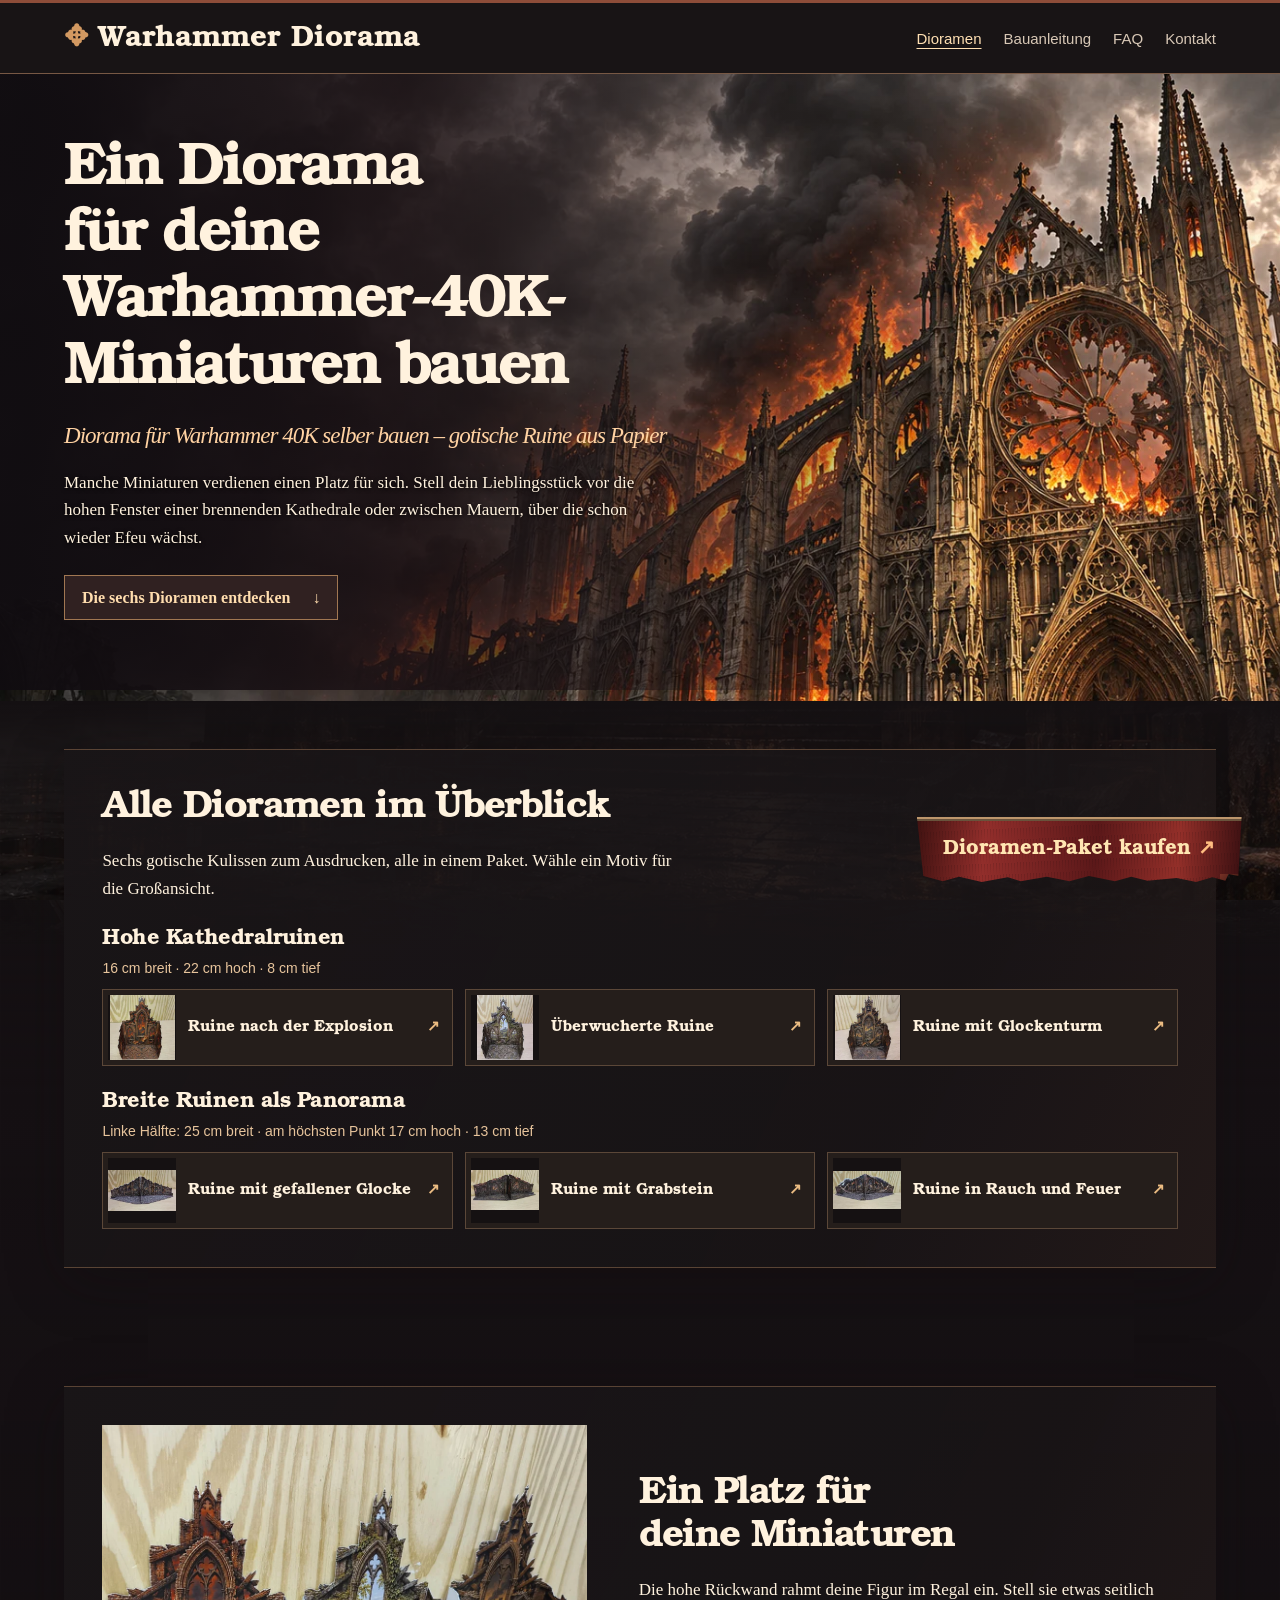
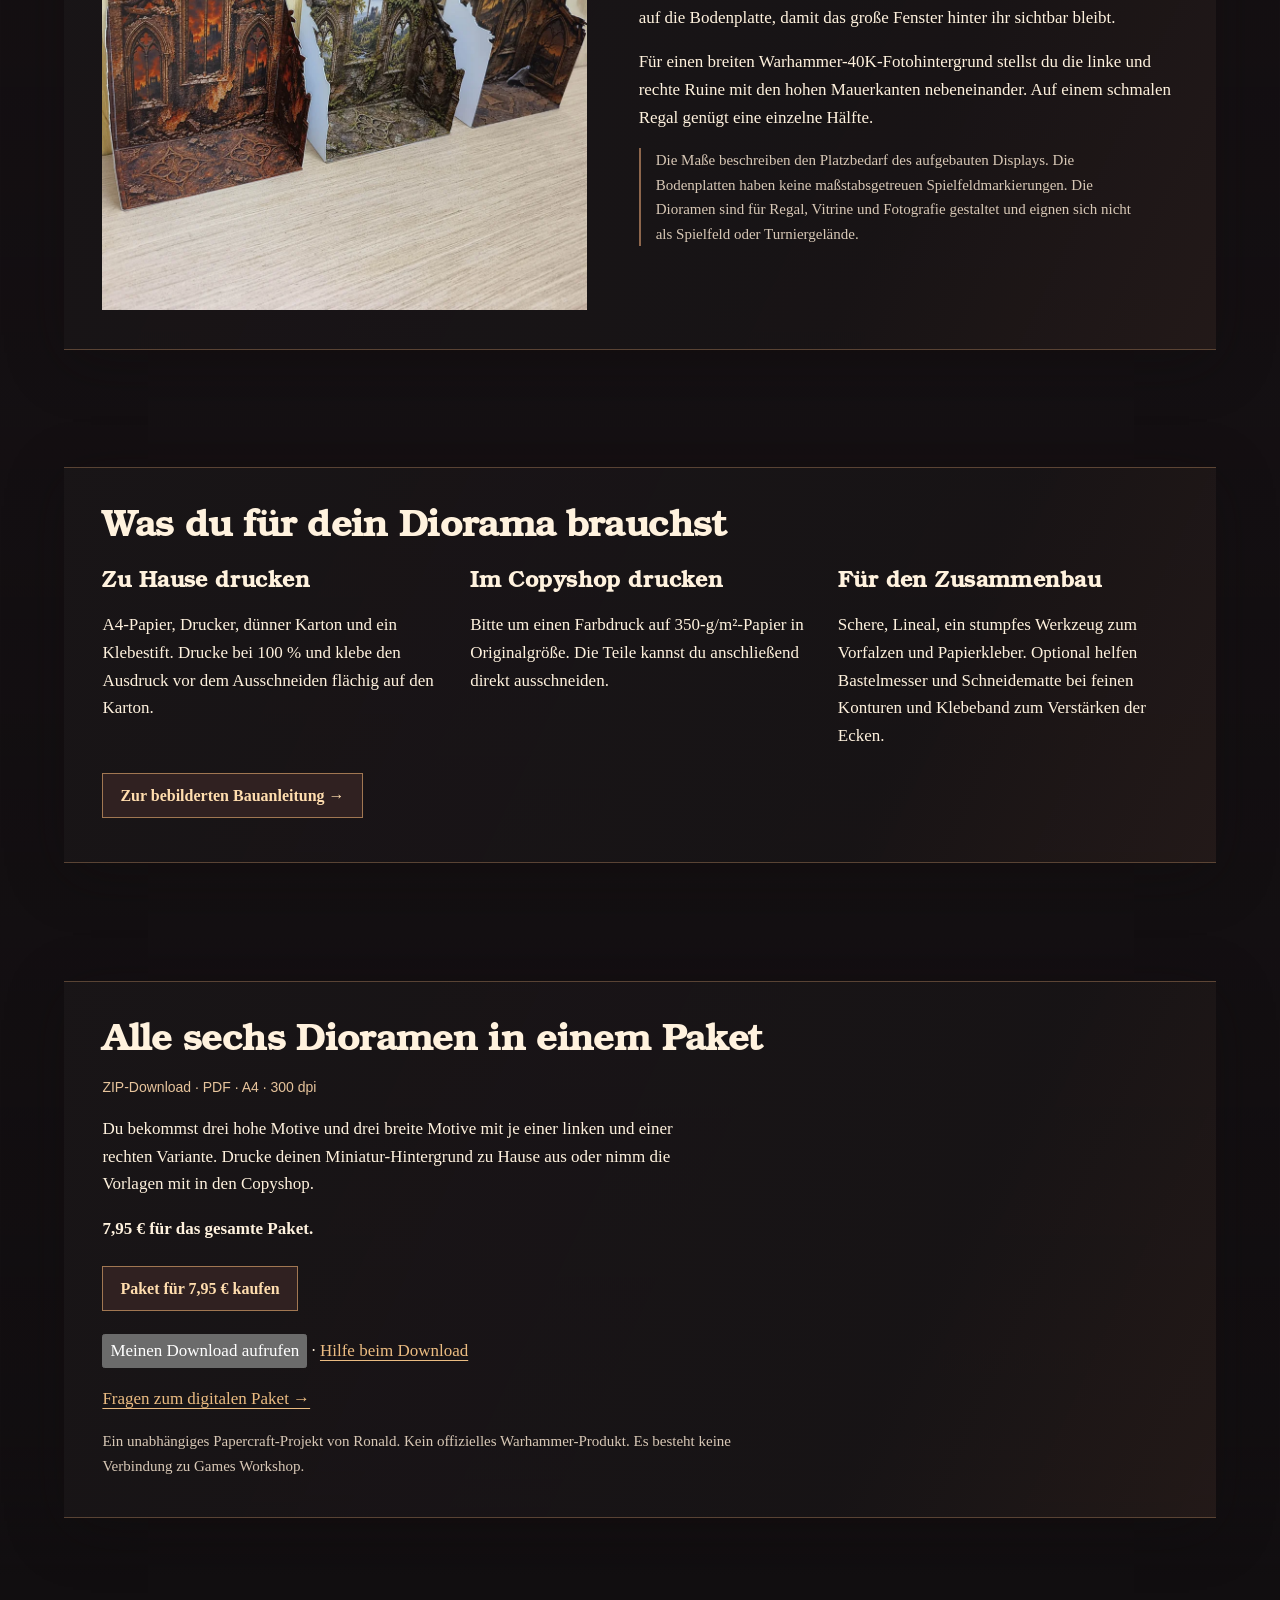
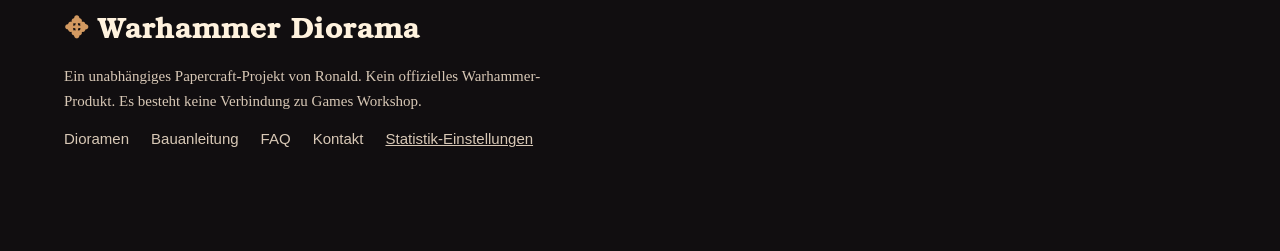
==== commit a5e2f49f: "Add files via upload" ====
--- a/index.html
+++ b/index.html
@@ -1 +1 @@
-<!doctype html><html lang="de"><head><meta charset="utf-8"><meta name="viewport" content="width=device-width, initial-scale=1"><title>Diorama für Warhammer 40K selber bauen – gotische Ruine aus Papier</title><meta name="description" content="Sechs gotische Dioramen als Fotohintergrund für Warhammer-40K-Miniaturen. Entdecke die Motive, Maße und die bebilderte Bauanleitung."><meta name="theme-color" content="#171213"><link rel="icon" href="assets/rose.svg"><link rel="stylesheet" href="assets/style.css"><script src="assets/site.js" defer></script></head><body><a class="skip" href="#inhalt">Zum Inhalt</a><header><div class="bar"><a class="brand" href="index.html"><span class="sigil" aria-hidden="true">✥</span> Warhammer Diorama</a><nav aria-label="Hauptnavigation"><a href="index.html" aria-current="page">Dioramen</a><a href="diorama-zum-ausdrucken/index.html" >Bauanleitung</a><a href="faq.html" >FAQ</a><a href="kontakt.html" >Kontakt</a></nav></div></header><main id="inhalt"><section class="hero "><div class="inner"><div class="lead"><h1>Ein Diorama für deine Warhammer-40K-Miniaturen bauen</h1><h2>Diorama für Warhammer 40K selber bauen – gotische Ruine aus Papier</h2><p>Manche Miniaturen verdienen einen Platz für sich. Stell dein Lieblingsstück vor die hohen Fenster einer brennenden Kathedrale oder zwischen Mauern, über die schon wieder Efeu wächst.</p><a class="action" href="#modelle">Die sechs Dioramen entdecken <b>↓</b></a></div></div></section><section class="zone nave" data-depth><div class="inner"><div id="modelle"><h2>Alle Dioramen im Überblick</h2><p>Sechs gotische Kulissen zum Ausdrucken, alle in einem Paket. Wähle ein Motiv für die Großansicht.</p><div class="group"><h3>Hohe Kathedralruinen</h3><p>16 cm breit · 22 cm hoch · 8 cm tief</p><div class="tiles"><a class="tile" href="#ansicht-brand"><img class="" loading="lazy" decoding="async" width="210" height="210" src="assets/brand-klein.webp" alt=""><span>Ruine nach der Explosion</span><b aria-hidden="true">↗</b></a><a class="tile" href="#ansicht-efeu"><img class="" loading="lazy" decoding="async" width="182" height="210" src="assets/efeu-klein.webp" alt=""><span>Überwucherte Ruine</span><b aria-hidden="true">↗</b></a><a class="tile" href="#ansicht-glockenturm"><img class="" loading="lazy" decoding="async" width="210" height="210" src="assets/glockenturm-klein.webp" alt=""><span>Ruine mit Glockenturm</span><b aria-hidden="true">↗</b></a></div></div><div class="group"><h3>Breite Ruinen als Panorama</h3><p>Linke Hälfte: 25 cm breit · am höchsten Punkt 17 cm hoch · 13 cm tief</p><div class="tiles"><a class="tile" href="#ansicht-glocke"><img class="" loading="lazy" decoding="async" width="225" height="135" src="assets/glocke-klein.webp" alt=""><span>Ruine mit gefallener Glocke</span><b aria-hidden="true">↗</b></a><a class="tile" href="#ansicht-grabstein"><img class="" loading="lazy" decoding="async" width="225" height="132" src="assets/grabstein-klein.webp" alt=""><span>Ruine mit Grabstein</span><b aria-hidden="true">↗</b></a><a class="tile" href="#ansicht-rauch"><img class="" loading="lazy" decoding="async" width="225" height="126" src="assets/rauch-klein.webp" alt=""><span>Ruine in Rauch und Feuer</span><b aria-hidden="true">↗</b></a></div></div></div><article class="view" id="ansicht-brand" tabindex="-1"><div class="viewbox"><a class="close" href="#modelle" aria-label="Zurück zur Modellübersicht">×</a><img class="" loading="lazy" decoding="async" width="1000" height="1000" src="assets/brand.webp" alt="Ruine nach der Explosion"><div><h3>Ruine nach der Explosion</h3><p>Geborstene Balken, Feuer hinter den Spitzbogenfenstern und zwei Rosetten im Steinboden.</p><p class="measure">16 cm breit · 22 cm hoch · 8 cm tief</p><a href="diorama-zum-ausdrucken/index.html#hoch">Aufbau ansehen →</a></div></div></article><article class="view" id="ansicht-efeu" tabindex="-1"><div class="viewbox"><a class="close" href="#modelle" aria-label="Zurück zur Modellübersicht">×</a><img class="" loading="lazy" decoding="async" width="866" height="1000" src="assets/efeu.webp" alt="Überwucherte Ruine"><div><h3>Überwucherte Ruine</h3><p>Efeu wächst über die Mauern. Durch das hohe Fenster siehst du ein grünes Tal.</p><p class="measure">16 cm breit · 22 cm hoch · 8 cm tief</p><a href="diorama-zum-ausdrucken/index.html#hoch">Aufbau ansehen →</a></div></div></article><article class="view" id="ansicht-glockenturm" tabindex="-1"><div class="viewbox"><a class="close" href="#modelle" aria-label="Zurück zur Modellübersicht">×</a><img class="" loading="lazy" decoding="async" width="1000" height="1000" src="assets/glockenturm.webp" alt="Ruine mit Glockenturm"><div><h3>Ruine mit Glockenturm</h3><p>Über dem großen Fenster hängt noch die Glocke. Auf dem Boden wiederholt sich ihr Umriss.</p><p class="measure">16 cm breit · 22 cm hoch · 8 cm tief</p><a href="diorama-zum-ausdrucken/index.html#hoch">Aufbau ansehen →</a></div></div></article><article class="view" id="ansicht-glocke" tabindex="-1"><div class="viewbox"><a class="close" href="#modelle" aria-label="Zurück zur Modellübersicht">×</a><img class="" loading="lazy" decoding="async" width="1020" height="612" src="assets/glocke.webp" alt="Ruine mit gefallener Glocke"><div><h3>Ruine mit gefallener Glocke</h3><p>Vor den schmalen Fensterbögen liegt eine umgestürzte Glocke auf dem grauen Pflaster.</p><p class="measure">Linke Hälfte: 25 cm breit · 17 cm hoch · 13 cm tief</p><a href="diorama-zum-ausdrucken/index.html#breit">Aufbau ansehen →</a></div></div></article><article class="view" id="ansicht-grabstein" tabindex="-1"><div class="viewbox"><a class="close" href="#modelle" aria-label="Zurück zur Modellübersicht">×</a><img class="" loading="lazy" decoding="async" width="1020" height="600" src="assets/grabstein.webp" alt="Ruine mit Grabstein"><div><h3>Ruine mit Grabstein</h3><p>Ein einzelner Grabstein steht vor den zerbrochenen Fenstern des Kirchenschiffs.</p><p class="measure">Linke Hälfte: 25 cm breit · 17 cm hoch · 13 cm tief</p><a href="diorama-zum-ausdrucken/index.html#breit">Aufbau ansehen →</a></div></div></article><article class="view" id="ansicht-rauch" tabindex="-1"><div class="viewbox"><a class="close" href="#modelle" aria-label="Zurück zur Modellübersicht">×</a><img class="" loading="lazy" decoding="async" width="1020" height="573" src="assets/rauch.webp" alt="Ruine in Rauch und Feuer"><div><h3>Ruine in Rauch und Feuer</h3><p>Dunkle Rauchwolken steigen hinter der eingestürzten Wand auf. Durch die Bögen leuchtet die brennende Stadt.</p><details><summary>Eine Hälfte als Einzelkulisse ansehen</summary><img loading="lazy" src="assets/einzelkulisse.webp" alt="Eine breite Ruine als einzelnes Display mit abgewinkelter Seitenwand"></details><p class="measure">Linke Hälfte: 25 cm breit · 17 cm hoch · 13 cm tief</p><a href="diorama-zum-ausdrucken/index.html#breit">Aufbau ansehen →</a></div></div></article></div></section><section class="zone stone"><div class="inner"><div class="feature"><img class="" loading="lazy" decoding="async" width="1000" height="1000" src="assets/hohe-ruinen.webp" alt="Drei gebaute hohe Papierkulissen nebeneinander auf dem Regal"><div><h2>Ein Platz für deine Miniaturen</h2><p>Die hohe Rückwand rahmt deine Figur im Regal ein. Stell sie etwas seitlich auf die Bodenplatte, damit das große Fenster hinter ihr sichtbar bleibt.</p><p>Für einen breiten Warhammer-40K-Fotohintergrund stellst du die linke und rechte Ruine mit den hohen Mauerkanten nebeneinander. Auf einem schmalen Regal genügt eine einzelne Hälfte.</p><p class="note">Die Maße beschreiben den Platzbedarf des aufgebauten Displays. Die Bodenplatten haben keine maßstabsgetreuen Spielfeldmarkierungen. Die Dioramen sind für Regal, Vitrine und Fotografie gestaltet und eignen sich nicht als Spielfeld oder Turniergelände.</p></div></div></div></section><section class="zone crypt"><div class="inner"><h2>Was du für dein Diorama brauchst</h2><div class="materials"><div><h3>Zu Hause drucken</h3><p>A4-Papier, Drucker, dünner Karton und ein Klebestift. Drucke bei 100 % und klebe den Ausdruck vor dem Ausschneiden flächig auf den Karton.</p></div><div><h3>Im Copyshop drucken</h3><p>Bitte um einen Farbdruck auf 350-g/m²-Papier in Originalgröße. Die Teile kannst du anschließend direkt ausschneiden.</p></div><div><h3>Für den Zusammenbau</h3><p>Schere, Lineal, ein stumpfes Werkzeug zum Vorfalzen und Papierkleber. Optional helfen Bastelmesser und Schneidematte bei feinen Konturen und Klebeband zum Verstärken der Ecken.</p></div></div><a class="action" href="diorama-zum-ausdrucken/index.html">Zur bebilderten Bauanleitung →</a></div></section><section class="zone deep"><div class="inner"><div id="paket" class="package"><h2>Alle sechs Dioramen in einem Paket</h2><p class="measure">ZIP-Download · PDF · A4 · 300 dpi</p><p>Du bekommst drei hohe Motive und drei breite Motive mit je einer linken und einer rechten Variante. Drucke deinen Miniatur-Hintergrund zu Hause aus oder nimm die Vorlagen mit in den Copyshop.</p><strong>7,95 € für das gesamte Paket.</strong><p>Der Verkauf startet in Kürze.</p><p><a href="faq.html">Fragen zum digitalen Paket →</a></p><small>Ein unabhängiges Papercraft-Projekt von Ronald. Kein offizielles Warhammer-Produkt. Es besteht keine Verbindung zu Games Workshop.</small></div></div></section></main><footer><div class="inner"><div class="footername"><span class="sigil" aria-hidden="true">✥</span> Warhammer Diorama</div><p>Ein unabhängiges Papercraft-Projekt von Ronald. Kein offizielles Warhammer-Produkt. Es besteht keine Verbindung zu Games Workshop.</p><nav aria-label="Service"><a href="index.html" aria-current="page">Dioramen</a><a href="diorama-zum-ausdrucken/index.html" >Bauanleitung</a><a href="faq.html" >FAQ</a><a href="kontakt.html" >Kontakt</a><button type="button" data-consent-open>Statistik-Einstellungen</button></nav></div></footer><a class="pennant" href="index.html#paket">Dioramen-Paket kaufen <span aria-hidden="true">↗</span></a><dialog id="consent"><h2>Statistik-Einstellungen</h2><p>Darf Google Analytics Seitenaufrufe und Klicks messen? Du kannst deine Wahl jederzeit ändern.</p><button data-choice="no">Ablehnen</button> <button data-choice="yes">Statistik erlauben</button></dialog></body></html>+<!doctype html><html lang="de"><head><meta charset="utf-8"><meta name="viewport" content="width=device-width, initial-scale=1"><title>Diorama für Warhammer 40K selber bauen – gotische Ruine aus Papier</title><meta name="description" content="Sechs gotische Dioramen als Fotohintergrund für Warhammer-40K-Miniaturen. Entdecke die Motive, Maße und die bebilderte Bauanleitung."><meta name="theme-color" content="#171213"><link rel="icon" href="assets/rose.svg"><link rel="stylesheet" href="assets/style.css"><script src="assets/site.js" defer></script><script src="assets/checkout.js" defer></script></head><body><a class="skip" href="#inhalt">Zum Inhalt</a><header><div class="bar"><a class="brand" href="index.html"><span class="sigil" aria-hidden="true">✥</span> Warhammer Diorama</a><nav aria-label="Hauptnavigation"><a href="index.html" aria-current="page">Dioramen</a><a href="diorama-zum-ausdrucken/index.html" >Bauanleitung</a><a href="faq.html" >FAQ</a><a href="kontakt.html" >Kontakt</a></nav></div></header><main id="inhalt"><section class="hero "><div class="inner"><div class="lead"><h1>Ein Diorama für deine Warhammer-40K-Miniaturen bauen</h1><h2>Diorama für Warhammer 40K selber bauen – gotische Ruine aus Papier</h2><p>Manche Miniaturen verdienen einen Platz für sich. Stell dein Lieblingsstück vor die hohen Fenster einer brennenden Kathedrale oder zwischen Mauern, über die schon wieder Efeu wächst.</p><a class="action" href="#modelle">Die sechs Dioramen entdecken <b>↓</b></a></div></div></section><section class="zone nave" data-depth><div class="inner"><div id="modelle"><h2>Alle Dioramen im Überblick</h2><p>Sechs gotische Kulissen zum Ausdrucken, alle in einem Paket. Wähle ein Motiv für die Großansicht.</p><div class="group"><h3>Hohe Kathedralruinen</h3><p>16 cm breit · 22 cm hoch · 8 cm tief</p><div class="tiles"><a class="tile" href="#ansicht-brand"><img class="" loading="lazy" decoding="async" width="210" height="210" src="assets/brand-klein.webp" alt=""><span>Ruine nach der Explosion</span><b aria-hidden="true">↗</b></a><a class="tile" href="#ansicht-efeu"><img class="" loading="lazy" decoding="async" width="182" height="210" src="assets/efeu-klein.webp" alt=""><span>Überwucherte Ruine</span><b aria-hidden="true">↗</b></a><a class="tile" href="#ansicht-glockenturm"><img class="" loading="lazy" decoding="async" width="210" height="210" src="assets/glockenturm-klein.webp" alt=""><span>Ruine mit Glockenturm</span><b aria-hidden="true">↗</b></a></div></div><div class="group"><h3>Breite Ruinen als Panorama</h3><p>Linke Hälfte: 25 cm breit · am höchsten Punkt 17 cm hoch · 13 cm tief</p><div class="tiles"><a class="tile" href="#ansicht-glocke"><img class="" loading="lazy" decoding="async" width="225" height="135" src="assets/glocke-klein.webp" alt=""><span>Ruine mit gefallener Glocke</span><b aria-hidden="true">↗</b></a><a class="tile" href="#ansicht-grabstein"><img class="" loading="lazy" decoding="async" width="225" height="132" src="assets/grabstein-klein.webp" alt=""><span>Ruine mit Grabstein</span><b aria-hidden="true">↗</b></a><a class="tile" href="#ansicht-rauch"><img class="" loading="lazy" decoding="async" width="225" height="126" src="assets/rauch-klein.webp" alt=""><span>Ruine in Rauch und Feuer</span><b aria-hidden="true">↗</b></a></div></div></div><article class="view" id="ansicht-brand" tabindex="-1"><div class="viewbox"><a class="close" href="#modelle" aria-label="Zurück zur Modellübersicht">×</a><img class="" loading="lazy" decoding="async" width="1000" height="1000" src="assets/brand.webp" alt="Ruine nach der Explosion"><div><h3>Ruine nach der Explosion</h3><p>Geborstene Balken, Feuer hinter den Spitzbogenfenstern und zwei Rosetten im Steinboden.</p><p class="measure">16 cm breit · 22 cm hoch · 8 cm tief</p><a href="diorama-zum-ausdrucken/index.html#hoch">Aufbau ansehen →</a></div></div></article><article class="view" id="ansicht-efeu" tabindex="-1"><div class="viewbox"><a class="close" href="#modelle" aria-label="Zurück zur Modellübersicht">×</a><img class="" loading="lazy" decoding="async" width="866" height="1000" src="assets/efeu.webp" alt="Überwucherte Ruine"><div><h3>Überwucherte Ruine</h3><p>Efeu wächst über die Mauern. Durch das hohe Fenster siehst du ein grünes Tal.</p><p class="measure">16 cm breit · 22 cm hoch · 8 cm tief</p><a href="diorama-zum-ausdrucken/index.html#hoch">Aufbau ansehen →</a></div></div></article><article class="view" id="ansicht-glockenturm" tabindex="-1"><div class="viewbox"><a class="close" href="#modelle" aria-label="Zurück zur Modellübersicht">×</a><img class="" loading="lazy" decoding="async" width="1000" height="1000" src="assets/glockenturm.webp" alt="Ruine mit Glockenturm"><div><h3>Ruine mit Glockenturm</h3><p>Über dem großen Fenster hängt noch die Glocke. Auf dem Boden wiederholt sich ihr Umriss.</p><p class="measure">16 cm breit · 22 cm hoch · 8 cm tief</p><a href="diorama-zum-ausdrucken/index.html#hoch">Aufbau ansehen →</a></div></div></article><article class="view" id="ansicht-glocke" tabindex="-1"><div class="viewbox"><a class="close" href="#modelle" aria-label="Zurück zur Modellübersicht">×</a><img class="" loading="lazy" decoding="async" width="1020" height="612" src="assets/glocke.webp" alt="Ruine mit gefallener Glocke"><div><h3>Ruine mit gefallener Glocke</h3><p>Vor den schmalen Fensterbögen liegt eine umgestürzte Glocke auf dem grauen Pflaster.</p><p class="measure">Linke Hälfte: 25 cm breit · 17 cm hoch · 13 cm tief</p><a href="diorama-zum-ausdrucken/index.html#breit">Aufbau ansehen →</a></div></div></article><article class="view" id="ansicht-grabstein" tabindex="-1"><div class="viewbox"><a class="close" href="#modelle" aria-label="Zurück zur Modellübersicht">×</a><img class="" loading="lazy" decoding="async" width="1020" height="600" src="assets/grabstein.webp" alt="Ruine mit Grabstein"><div><h3>Ruine mit Grabstein</h3><p>Ein einzelner Grabstein steht vor den zerbrochenen Fenstern des Kirchenschiffs.</p><p class="measure">Linke Hälfte: 25 cm breit · 17 cm hoch · 13 cm tief</p><a href="diorama-zum-ausdrucken/index.html#breit">Aufbau ansehen →</a></div></div></article><article class="view" id="ansicht-rauch" tabindex="-1"><div class="viewbox"><a class="close" href="#modelle" aria-label="Zurück zur Modellübersicht">×</a><img class="" loading="lazy" decoding="async" width="1020" height="573" src="assets/rauch.webp" alt="Ruine in Rauch und Feuer"><div><h3>Ruine in Rauch und Feuer</h3><p>Dunkle Rauchwolken steigen hinter der eingestürzten Wand auf. Durch die Bögen leuchtet die brennende Stadt.</p><details><summary>Eine Hälfte als Einzelkulisse ansehen</summary><img loading="lazy" src="assets/einzelkulisse.webp" alt="Eine breite Ruine als einzelnes Display mit abgewinkelter Seitenwand"></details><p class="measure">Linke Hälfte: 25 cm breit · 17 cm hoch · 13 cm tief</p><a href="diorama-zum-ausdrucken/index.html#breit">Aufbau ansehen →</a></div></div></article></div></section><section class="zone stone"><div class="inner"><div class="feature"><img class="" loading="lazy" decoding="async" width="1000" height="1000" src="assets/hohe-ruinen.webp" alt="Drei gebaute hohe Papierkulissen nebeneinander auf dem Regal"><div><h2>Ein Platz für deine Miniaturen</h2><p>Die hohe Rückwand rahmt deine Figur im Regal ein. Stell sie etwas seitlich auf die Bodenplatte, damit das große Fenster hinter ihr sichtbar bleibt.</p><p>Für einen breiten Warhammer-40K-Fotohintergrund stellst du die linke und rechte Ruine mit den hohen Mauerkanten nebeneinander. Auf einem schmalen Regal genügt eine einzelne Hälfte.</p><p class="note">Die Maße beschreiben den Platzbedarf des aufgebauten Displays. Die Bodenplatten haben keine maßstabsgetreuen Spielfeldmarkierungen. Die Dioramen sind für Regal, Vitrine und Fotografie gestaltet und eignen sich nicht als Spielfeld oder Turniergelände.</p></div></div></div></section><section class="zone crypt"><div class="inner"><h2>Was du für dein Diorama brauchst</h2><div class="materials"><div><h3>Zu Hause drucken</h3><p>A4-Papier, Drucker, dünner Karton und ein Klebestift. Drucke bei 100 % und klebe den Ausdruck vor dem Ausschneiden flächig auf den Karton.</p></div><div><h3>Im Copyshop drucken</h3><p>Bitte um einen Farbdruck auf 350-g/m²-Papier in Originalgröße. Die Teile kannst du anschließend direkt ausschneiden.</p></div><div><h3>Für den Zusammenbau</h3><p>Schere, Lineal, ein stumpfes Werkzeug zum Vorfalzen und Papierkleber. Optional helfen Bastelmesser und Schneidematte bei feinen Konturen und Klebeband zum Verstärken der Ecken.</p></div></div><a class="action" href="diorama-zum-ausdrucken/index.html">Zur bebilderten Bauanleitung →</a></div></section><section class="zone deep"><div class="inner"><div id="paket" class="package"><h2>Alle sechs Dioramen in einem Paket</h2><p class="measure">ZIP-Download · PDF · A4 · 300 dpi</p><p>Du bekommst drei hohe Motive und drei breite Motive mit je einer linken und einer rechten Variante. Drucke deinen Miniatur-Hintergrund zu Hause aus oder nimm die Vorlagen mit in den Copyshop.</p><strong>7,95 € für das gesamte Paket.</strong><p><button type="button" class="action" id="buy">Paket für 7,95 € kaufen</button></p><p id="order-status" role="status" aria-live="polite"></p><p><a hidden id="zip">ZIP herunterladen</a></p><p><button type="button" id="recover">Meinen Download aufrufen</button> · <a href="kontakt.html?thema=download">Hilfe beim Download</a></p><p><a href="faq.html">Fragen zum digitalen Paket →</a></p><small>Ein unabhängiges Papercraft-Projekt von Ronald. Kein offizielles Warhammer-Produkt. Es besteht keine Verbindung zu Games Workshop.</small></div></div></section></main><footer><div class="inner"><div class="footername"><span class="sigil" aria-hidden="true">✥</span> Warhammer Diorama</div><p>Ein unabhängiges Papercraft-Projekt von Ronald. Kein offizielles Warhammer-Produkt. Es besteht keine Verbindung zu Games Workshop.</p><nav aria-label="Service"><a href="index.html" aria-current="page">Dioramen</a><a href="diorama-zum-ausdrucken/index.html" >Bauanleitung</a><a href="faq.html" >FAQ</a><a href="kontakt.html" >Kontakt</a><button type="button" data-consent-open>Statistik-Einstellungen</button></nav></div></footer><a class="pennant" href="index.html#paket">Dioramen-Paket kaufen <span aria-hidden="true">↗</span></a><dialog id="consent"><h2>Statistik-Einstellungen</h2><p>Darf Google Analytics Seitenaufrufe und Klicks messen? Du kannst deine Wahl jederzeit ändern.</p><button data-choice="no">Ablehnen</button> <button data-choice="yes">Statistik erlauben</button></dialog></body></html>
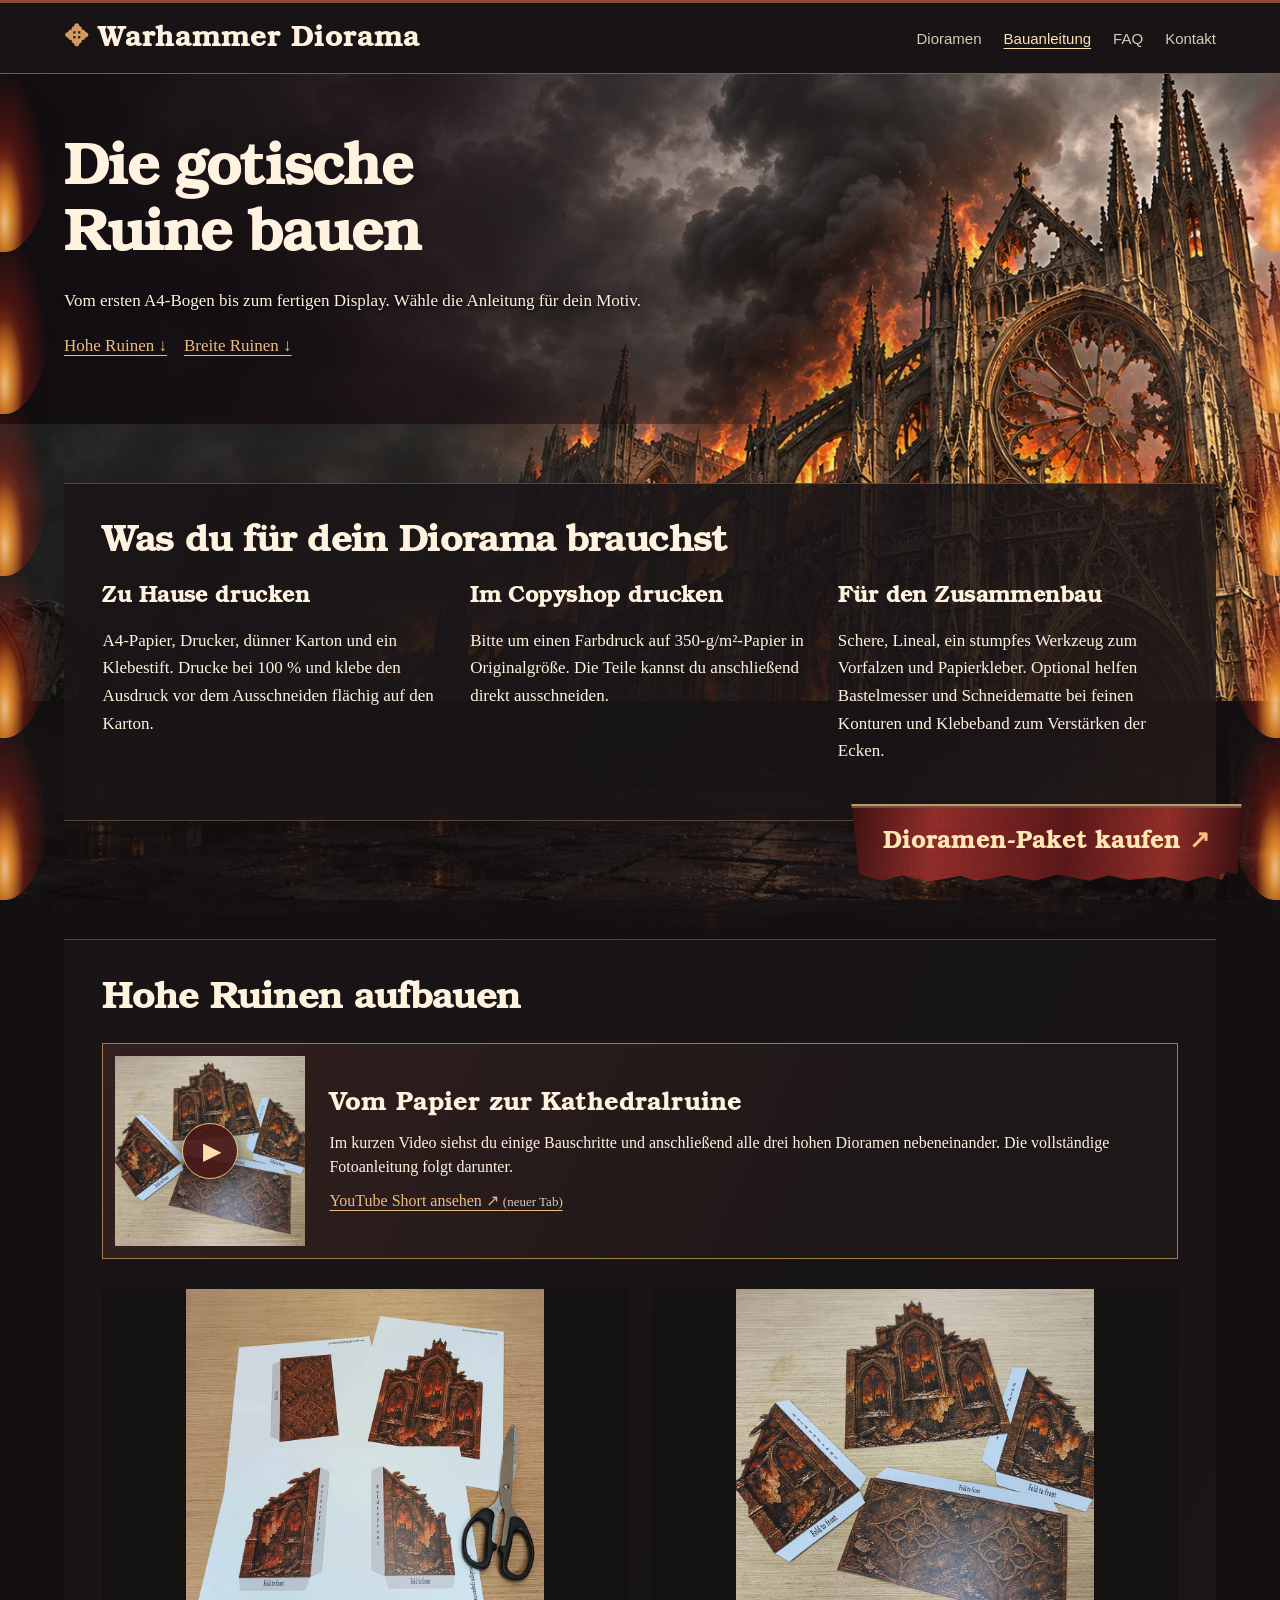
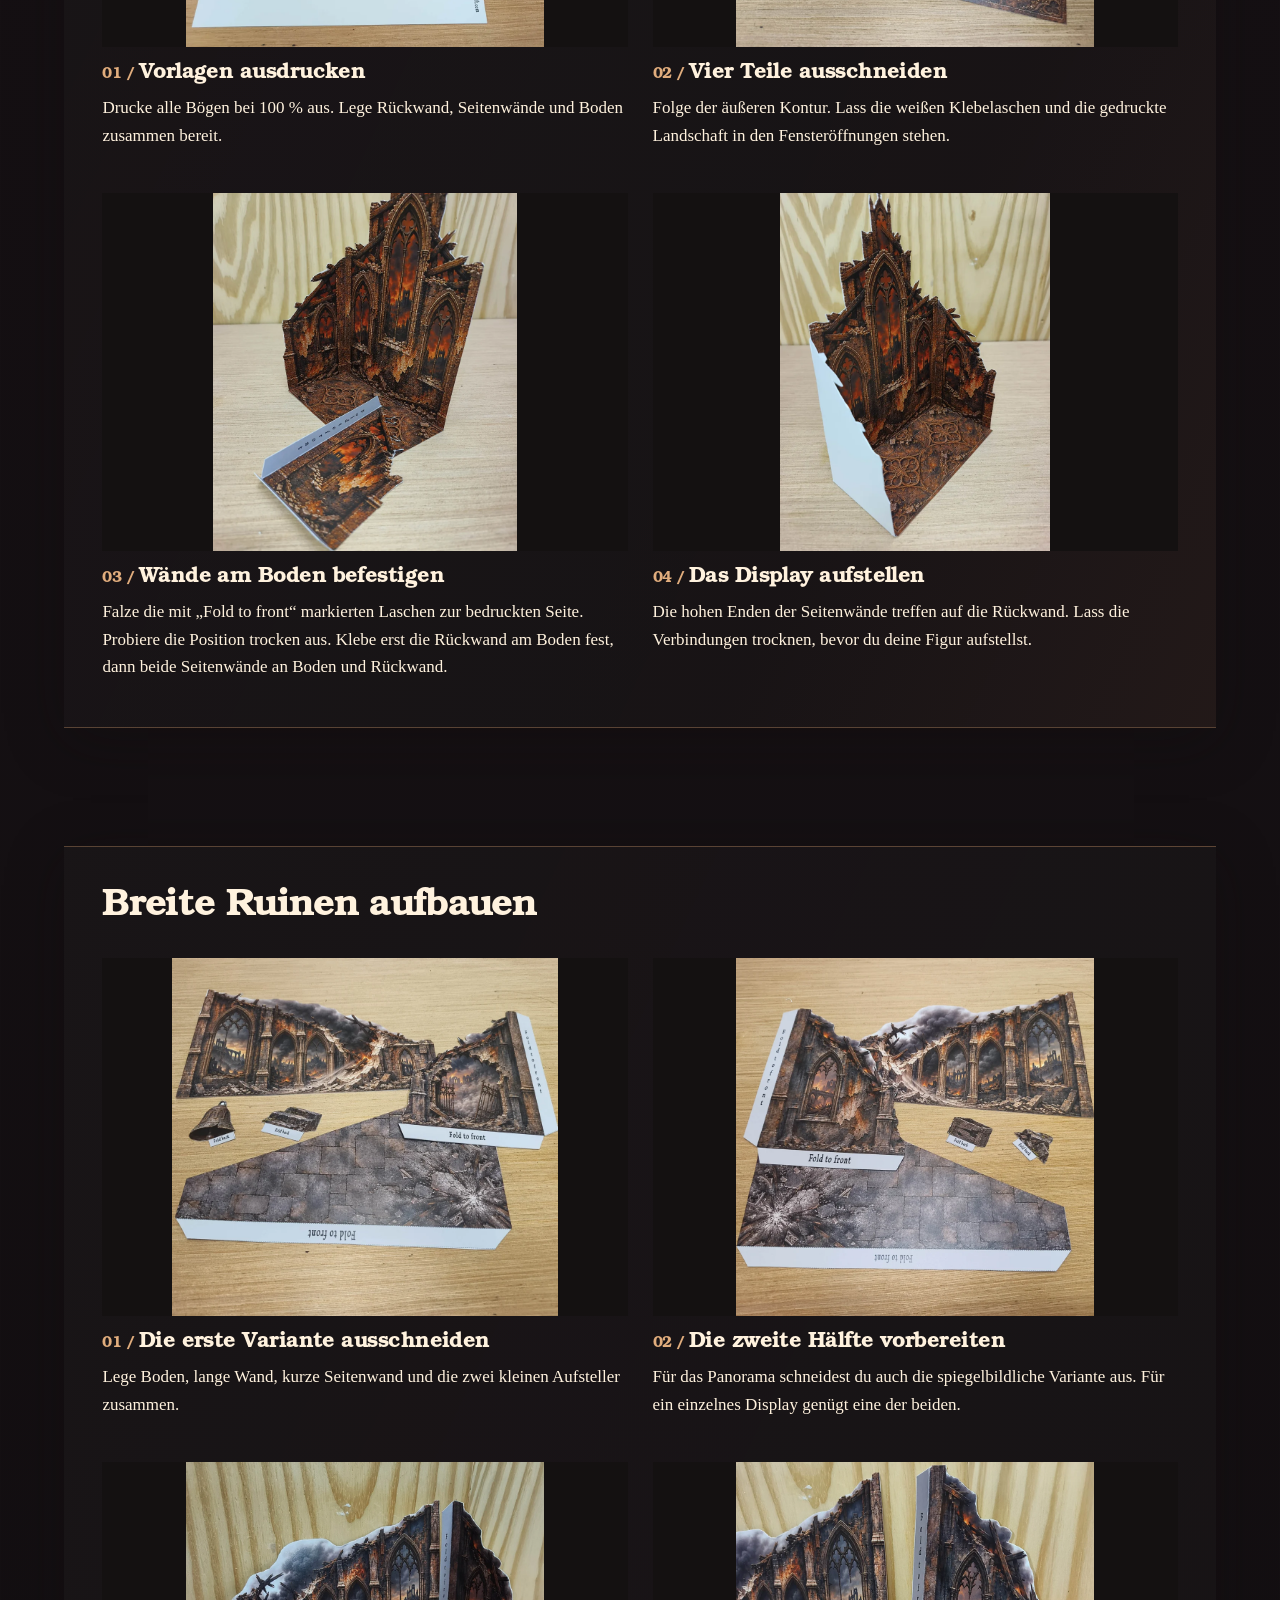
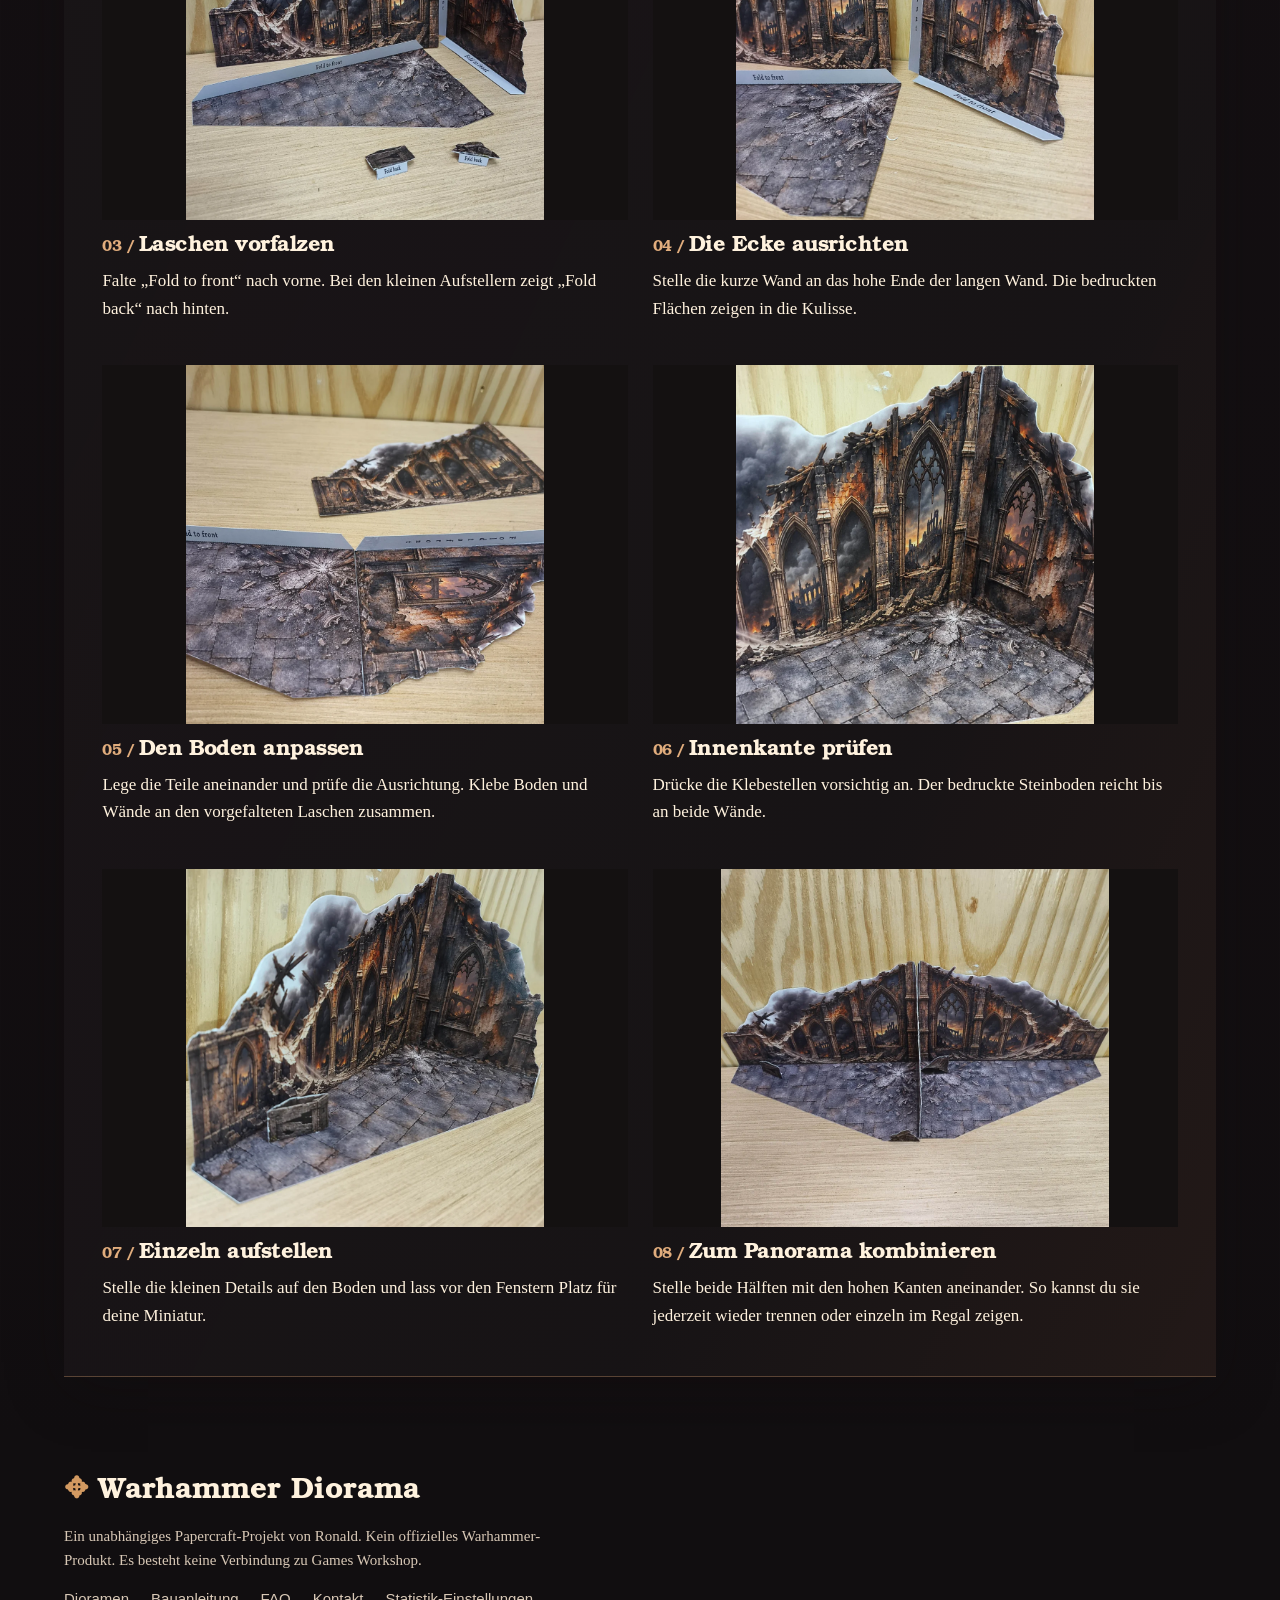
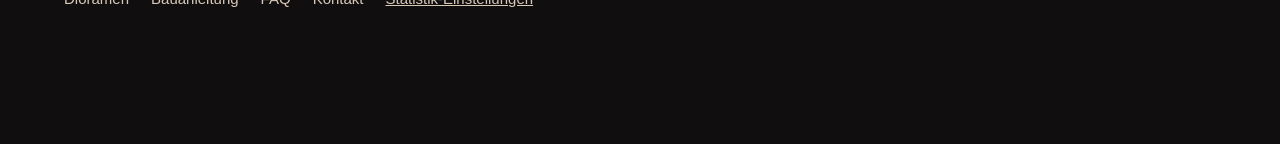
==== commit df2070c3: "Add files via upload" ====
--- a/index.html
+++ b/index.html
@@ -1 +1,4 @@
-<!doctype html><html lang="de"><head><meta charset="utf-8"><meta name="viewport" content="width=device-width, initial-scale=1"><title>Diorama für Warhammer 40K selber bauen – gotische Ruine aus Papier</title><meta name="description" content="Sechs gotische Dioramen als Fotohintergrund für Warhammer-40K-Miniaturen. Entdecke die Motive, Maße und die bebilderte Bauanleitung."><meta name="theme-color" content="#171213"><link rel="icon" href="assets/rose.svg"><link rel="stylesheet" href="assets/style.css"><script src="assets/site.js" defer></script><script src="assets/checkout.js" defer></script></head><body><a class="skip" href="#inhalt">Zum Inhalt</a><header><div class="bar"><a class="brand" href="index.html"><span class="sigil" aria-hidden="true">✥</span> Warhammer Diorama</a><nav aria-label="Hauptnavigation"><a href="index.html" aria-current="page">Dioramen</a><a href="diorama-zum-ausdrucken/index.html" >Bauanleitung</a><a href="faq.html" >FAQ</a><a href="kontakt.html" >Kontakt</a></nav></div></header><main id="inhalt"><section class="hero "><div class="inner"><div class="lead"><h1>Ein Diorama für deine Warhammer-40K-Miniaturen bauen</h1><h2>Diorama für Warhammer 40K selber bauen – gotische Ruine aus Papier</h2><p>Manche Miniaturen verdienen einen Platz für sich. Stell dein Lieblingsstück vor die hohen Fenster einer brennenden Kathedrale oder zwischen Mauern, über die schon wieder Efeu wächst.</p><a class="action" href="#modelle">Die sechs Dioramen entdecken <b>↓</b></a></div></div></section><section class="zone nave" data-depth><div class="inner"><div id="modelle"><h2>Alle Dioramen im Überblick</h2><p>Sechs gotische Kulissen zum Ausdrucken, alle in einem Paket. Wähle ein Motiv für die Großansicht.</p><div class="group"><h3>Hohe Kathedralruinen</h3><p>16 cm breit · 22 cm hoch · 8 cm tief</p><div class="tiles"><a class="tile" href="#ansicht-brand"><img class="" loading="lazy" decoding="async" width="210" height="210" src="assets/brand-klein.webp" alt=""><span>Ruine nach der Explosion</span><b aria-hidden="true">↗</b></a><a class="tile" href="#ansicht-efeu"><img class="" loading="lazy" decoding="async" width="182" height="210" src="assets/efeu-klein.webp" alt=""><span>Überwucherte Ruine</span><b aria-hidden="true">↗</b></a><a class="tile" href="#ansicht-glockenturm"><img class="" loading="lazy" decoding="async" width="210" height="210" src="assets/glockenturm-klein.webp" alt=""><span>Ruine mit Glockenturm</span><b aria-hidden="true">↗</b></a></div></div><div class="group"><h3>Breite Ruinen als Panorama</h3><p>Linke Hälfte: 25 cm breit · am höchsten Punkt 17 cm hoch · 13 cm tief</p><div class="tiles"><a class="tile" href="#ansicht-glocke"><img class="" loading="lazy" decoding="async" width="225" height="135" src="assets/glocke-klein.webp" alt=""><span>Ruine mit gefallener Glocke</span><b aria-hidden="true">↗</b></a><a class="tile" href="#ansicht-grabstein"><img class="" loading="lazy" decoding="async" width="225" height="132" src="assets/grabstein-klein.webp" alt=""><span>Ruine mit Grabstein</span><b aria-hidden="true">↗</b></a><a class="tile" href="#ansicht-rauch"><img class="" loading="lazy" decoding="async" width="225" height="126" src="assets/rauch-klein.webp" alt=""><span>Ruine in Rauch und Feuer</span><b aria-hidden="true">↗</b></a></div></div></div><article class="view" id="ansicht-brand" tabindex="-1"><div class="viewbox"><a class="close" href="#modelle" aria-label="Zurück zur Modellübersicht">×</a><img class="" loading="lazy" decoding="async" width="1000" height="1000" src="assets/brand.webp" alt="Ruine nach der Explosion"><div><h3>Ruine nach der Explosion</h3><p>Geborstene Balken, Feuer hinter den Spitzbogenfenstern und zwei Rosetten im Steinboden.</p><p class="measure">16 cm breit · 22 cm hoch · 8 cm tief</p><a href="diorama-zum-ausdrucken/index.html#hoch">Aufbau ansehen →</a></div></div></article><article class="view" id="ansicht-efeu" tabindex="-1"><div class="viewbox"><a class="close" href="#modelle" aria-label="Zurück zur Modellübersicht">×</a><img class="" loading="lazy" decoding="async" width="866" height="1000" src="assets/efeu.webp" alt="Überwucherte Ruine"><div><h3>Überwucherte Ruine</h3><p>Efeu wächst über die Mauern. Durch das hohe Fenster siehst du ein grünes Tal.</p><p class="measure">16 cm breit · 22 cm hoch · 8 cm tief</p><a href="diorama-zum-ausdrucken/index.html#hoch">Aufbau ansehen →</a></div></div></article><article class="view" id="ansicht-glockenturm" tabindex="-1"><div class="viewbox"><a class="close" href="#modelle" aria-label="Zurück zur Modellübersicht">×</a><img class="" loading="lazy" decoding="async" width="1000" height="1000" src="assets/glockenturm.webp" alt="Ruine mit Glockenturm"><div><h3>Ruine mit Glockenturm</h3><p>Über dem großen Fenster hängt noch die Glocke. Auf dem Boden wiederholt sich ihr Umriss.</p><p class="measure">16 cm breit · 22 cm hoch · 8 cm tief</p><a href="diorama-zum-ausdrucken/index.html#hoch">Aufbau ansehen →</a></div></div></article><article class="view" id="ansicht-glocke" tabindex="-1"><div class="viewbox"><a class="close" href="#modelle" aria-label="Zurück zur Modellübersicht">×</a><img class="" loading="lazy" decoding="async" width="1020" height="612" src="assets/glocke.webp" alt="Ruine mit gefallener Glocke"><div><h3>Ruine mit gefallener Glocke</h3><p>Vor den schmalen Fensterbögen liegt eine umgestürzte Glocke auf dem grauen Pflaster.</p><p class="measure">Linke Hälfte: 25 cm breit · 17 cm hoch · 13 cm tief</p><a href="diorama-zum-ausdrucken/index.html#breit">Aufbau ansehen →</a></div></div></article><article class="view" id="ansicht-grabstein" tabindex="-1"><div class="viewbox"><a class="close" href="#modelle" aria-label="Zurück zur Modellübersicht">×</a><img class="" loading="lazy" decoding="async" width="1020" height="600" src="assets/grabstein.webp" alt="Ruine mit Grabstein"><div><h3>Ruine mit Grabstein</h3><p>Ein einzelner Grabstein steht vor den zerbrochenen Fenstern des Kirchenschiffs.</p><p class="measure">Linke Hälfte: 25 cm breit · 17 cm hoch · 13 cm tief</p><a href="diorama-zum-ausdrucken/index.html#breit">Aufbau ansehen →</a></div></div></article><article class="view" id="ansicht-rauch" tabindex="-1"><div class="viewbox"><a class="close" href="#modelle" aria-label="Zurück zur Modellübersicht">×</a><img class="" loading="lazy" decoding="async" width="1020" height="573" src="assets/rauch.webp" alt="Ruine in Rauch und Feuer"><div><h3>Ruine in Rauch und Feuer</h3><p>Dunkle Rauchwolken steigen hinter der eingestürzten Wand auf. Durch die Bögen leuchtet die brennende Stadt.</p><details><summary>Eine Hälfte als Einzelkulisse ansehen</summary><img loading="lazy" src="assets/einzelkulisse.webp" alt="Eine breite Ruine als einzelnes Display mit abgewinkelter Seitenwand"></details><p class="measure">Linke Hälfte: 25 cm breit · 17 cm hoch · 13 cm tief</p><a href="diorama-zum-ausdrucken/index.html#breit">Aufbau ansehen →</a></div></div></article></div></section><section class="zone stone"><div class="inner"><div class="feature"><img class="" loading="lazy" decoding="async" width="1000" height="1000" src="assets/hohe-ruinen.webp" alt="Drei gebaute hohe Papierkulissen nebeneinander auf dem Regal"><div><h2>Ein Platz für deine Miniaturen</h2><p>Die hohe Rückwand rahmt deine Figur im Regal ein. Stell sie etwas seitlich auf die Bodenplatte, damit das große Fenster hinter ihr sichtbar bleibt.</p><p>Für einen breiten Warhammer-40K-Fotohintergrund stellst du die linke und rechte Ruine mit den hohen Mauerkanten nebeneinander. Auf einem schmalen Regal genügt eine einzelne Hälfte.</p><p class="note">Die Maße beschreiben den Platzbedarf des aufgebauten Displays. Die Bodenplatten haben keine maßstabsgetreuen Spielfeldmarkierungen. Die Dioramen sind für Regal, Vitrine und Fotografie gestaltet und eignen sich nicht als Spielfeld oder Turniergelände.</p></div></div></div></section><section class="zone crypt"><div class="inner"><h2>Was du für dein Diorama brauchst</h2><div class="materials"><div><h3>Zu Hause drucken</h3><p>A4-Papier, Drucker, dünner Karton und ein Klebestift. Drucke bei 100 % und klebe den Ausdruck vor dem Ausschneiden flächig auf den Karton.</p></div><div><h3>Im Copyshop drucken</h3><p>Bitte um einen Farbdruck auf 350-g/m²-Papier in Originalgröße. Die Teile kannst du anschließend direkt ausschneiden.</p></div><div><h3>Für den Zusammenbau</h3><p>Schere, Lineal, ein stumpfes Werkzeug zum Vorfalzen und Papierkleber. Optional helfen Bastelmesser und Schneidematte bei feinen Konturen und Klebeband zum Verstärken der Ecken.</p></div></div><a class="action" href="diorama-zum-ausdrucken/index.html">Zur bebilderten Bauanleitung →</a></div></section><section class="zone deep"><div class="inner"><div id="paket" class="package"><h2>Alle sechs Dioramen in einem Paket</h2><p class="measure">ZIP-Download · PDF · A4 · 300 dpi</p><p>Du bekommst drei hohe Motive und drei breite Motive mit je einer linken und einer rechten Variante. Drucke deinen Miniatur-Hintergrund zu Hause aus oder nimm die Vorlagen mit in den Copyshop.</p><strong>7,95 € für das gesamte Paket.</strong><p><button type="button" class="action" id="buy">Paket für 7,95 € kaufen</button></p><p id="order-status" role="status" aria-live="polite"></p><p><a hidden id="zip">ZIP herunterladen</a></p><p><button type="button" id="recover">Meinen Download aufrufen</button> · <a href="kontakt.html?thema=download">Hilfe beim Download</a></p><p><a href="faq.html">Fragen zum digitalen Paket →</a></p><small>Ein unabhängiges Papercraft-Projekt von Ronald. Kein offizielles Warhammer-Produkt. Es besteht keine Verbindung zu Games Workshop.</small></div></div></section></main><footer><div class="inner"><div class="footername"><span class="sigil" aria-hidden="true">✥</span> Warhammer Diorama</div><p>Ein unabhängiges Papercraft-Projekt von Ronald. Kein offizielles Warhammer-Produkt. Es besteht keine Verbindung zu Games Workshop.</p><nav aria-label="Service"><a href="index.html" aria-current="page">Dioramen</a><a href="diorama-zum-ausdrucken/index.html" >Bauanleitung</a><a href="faq.html" >FAQ</a><a href="kontakt.html" >Kontakt</a><button type="button" data-consent-open>Statistik-Einstellungen</button></nav></div></footer><a class="pennant" href="index.html#paket">Dioramen-Paket kaufen <span aria-hidden="true">↗</span></a><dialog id="consent"><h2>Statistik-Einstellungen</h2><p>Darf Google Analytics Seitenaufrufe und Klicks messen? Du kannst deine Wahl jederzeit ändern.</p><button data-choice="no">Ablehnen</button> <button data-choice="yes">Statistik erlauben</button></dialog></body></html>+<!doctype html><html lang="de"><head><meta charset="utf-8"><meta name="viewport" content="width=device-width, initial-scale=1"><title>Diorama zum Ausdrucken – Bauanleitung für gotische Ruinen</title><meta name="description" content="Mit Fotos vom A4-Ausdruck zur fertigen gotischen Papierkulisse."><meta name="theme-color" content="#171213"><link rel="icon" href="../assets/rose.svg"><link rel="stylesheet" href="../assets/style.css"><script src="../assets/site.js" defer></script></head><body><a class="skip" href="#inhalt">Zum Inhalt</a><header><div class="bar"><a class="brand" href="../index.html"><span class="sigil" aria-hidden="true">✥</span> Warhammer Diorama</a><nav aria-label="Hauptnavigation"><a href="../index.html" >Dioramen</a><a href="../diorama-zum-ausdrucken/index.html" aria-current="page">Bauanleitung</a><a href="../faq.html" >FAQ</a><a href="../kontakt.html" >Kontakt</a></nav></div></header><main id="inhalt"><section class="hero sub"><div class="inner"><div class="lead"><h1>Die gotische Ruine bauen</h1><p>Vom ersten A4-Bogen bis zum fertigen Display. Wähle die Anleitung für dein Motiv.</p><a href="#hoch">Hohe Ruinen ↓</a>　<a href="#breit">Breite Ruinen ↓</a></div></div></section><section class="zone nave" data-depth><div class="inner"><h2>Was du für dein Diorama brauchst</h2><div class="materials"><div><h3>Zu Hause drucken</h3><p>A4-Papier, Drucker, dünner Karton und ein Klebestift. Drucke bei 100 % und klebe den Ausdruck vor dem Ausschneiden flächig auf den Karton.</p></div><div><h3>Im Copyshop drucken</h3><p>Bitte um einen Farbdruck auf 350-g/m²-Papier in Originalgröße. Die Teile kannst du anschließend direkt ausschneiden.</p></div><div><h3>Für den Zusammenbau</h3><p>Schere, Lineal, ein stumpfes Werkzeug zum Vorfalzen und Papierkleber. Optional helfen Bastelmesser und Schneidematte bei feinen Konturen und Klebeband zum Verstärken der Ecken.</p></div></div></div></section><section class="zone stone"><div class="inner"><div id="hoch"><h2>Hohe Ruinen aufbauen</h2><a class="video-card video-build" href="https://www.youtube.com/shorts/90LiwAqx7kA" target="_blank" rel="noopener noreferrer">
+  <span class="video-poster"><img src="../assets/hoch-2.webp" width="1000" height="1000" loading="lazy" decoding="async" alt="Ausgeschnittene Wände und Boden des hohen Dioramas vor dem Zusammenbau"><span class="video-play" aria-hidden="true">&#9654;&#65038;</span></span>
+  <span class="video-copy"><strong>Vom Papier zur Kathedralruine</strong><span>Im kurzen Video siehst du einige Bauschritte und anschließend alle drei hohen Dioramen nebeneinander. Die vollständige Fotoanleitung folgt darunter.</span><span class="video-platform">YouTube Short ansehen ↗ <small>(neuer Tab)</small></span></span>
+</a><ol class="steps"><li><figure><img class="" loading="lazy" decoding="async" width="1000" height="1000" src="../assets/hoch-1.webp" alt="A4-Bögen mit drei Wandteilen, Boden und Schere"><figcaption><h3>Vorlagen ausdrucken</h3><p>Drucke alle Bögen bei 100 % aus. Lege Rückwand, Seitenwände und Boden zusammen bereit.</p></figcaption></figure></li><li><figure><img class="" loading="lazy" decoding="async" width="1000" height="1000" src="../assets/hoch-2.webp" alt="Ausgeschnittene Rückwand, zwei Seitenwände und Boden mit Laschen"><figcaption><h3>Vier Teile ausschneiden</h3><p>Folge der äußeren Kontur. Lass die weißen Klebelaschen und die gedruckte Landschaft in den Fensteröffnungen stehen.</p></figcaption></figure></li><li><figure><img class="" loading="lazy" decoding="async" width="850" height="1000" src="../assets/hoch-3.webp" alt="Erste Seitenwand steht, die zweite liegt mit gefalteter Lasche bereit"><figcaption><h3>Wände am Boden befestigen</h3><p>Falze die mit „Fold to front“ markierten Laschen zur bedruckten Seite. Probiere die Position trocken aus. Klebe erst die Rückwand am Boden fest, dann beide Seitenwände an Boden und Rückwand.</p></figcaption></figure></li><li><figure><img class="" loading="lazy" decoding="async" width="752" height="1000" src="../assets/hoch-4.webp" alt="Fertige Kathedralruine mit zwei Seitenwänden und gemustertem Boden"><figcaption><h3>Das Display aufstellen</h3><p>Die hohen Enden der Seitenwände treffen auf die Rückwand. Lass die Verbindungen trocknen, bevor du deine Figur aufstellst.</p></figcaption></figure></li></ol></div></div></section><section class="zone crypt"><div class="inner"><div id="breit"><h2>Breite Ruinen aufbauen</h2><ol class="steps"><li><figure><img class="" loading="lazy" decoding="async" width="1020" height="948" src="../assets/panorama-1.webp" alt="Ausgeschnittene Teile mit Glocke und Trümmerstück"><figcaption><h3>Die erste Variante ausschneiden</h3><p>Lege Boden, lange Wand, kurze Seitenwand und die zwei kleinen Aufsteller zusammen.</p></figcaption></figure></li><li><figure><img class="" loading="lazy" decoding="async" width="1000" height="1000" src="../assets/panorama-2.webp" alt="Spiegelbildliche Wandteile mit Kiste und Schutt"><figcaption><h3>Die zweite Hälfte vorbereiten</h3><p>Für das Panorama schneidest du auch die spiegelbildliche Variante aus. Für ein einzelnes Display genügt eine der beiden.</p></figcaption></figure></li><li><figure><img class="" loading="lazy" decoding="async" width="1000" height="1000" src="../assets/panorama-3.webp" alt="Ausgelegte Teile mit gefalteten Laschen"><figcaption><h3>Laschen vorfalzen</h3><p>Falte „Fold to front“ nach vorne. Bei den kleinen Aufstellern zeigt „Fold back“ nach hinten.</p></figcaption></figure></li><li><figure><img class="" loading="lazy" decoding="async" width="1000" height="1000" src="../assets/panorama-4.webp" alt="Seitenwand mit seitlicher und unterer Klebelasche"><figcaption><h3>Die Ecke ausrichten</h3><p>Stelle die kurze Wand an das hohe Ende der langen Wand. Die bedruckten Flächen zeigen in die Kulisse.</p></figcaption></figure></li><li><figure><img class="" loading="lazy" decoding="async" width="1000" height="1000" src="../assets/panorama-5.webp" alt="Boden und Wand flach mit vorgefalteten Klebelaschen"><figcaption><h3>Den Boden anpassen</h3><p>Lege die Teile aneinander und prüfe die Ausrichtung. Klebe Boden und Wände an den vorgefalteten Laschen zusammen.</p></figcaption></figure></li><li><figure><img class="" loading="lazy" decoding="async" width="1000" height="1000" src="../assets/panorama-6.webp" alt="Detailansicht der verklebten Innenecke"><figcaption><h3>Innenkante prüfen</h3><p>Drücke die Klebestellen vorsichtig an. Der bedruckte Steinboden reicht bis an beide Wände.</p></figcaption></figure></li><li><figure><img class="" loading="lazy" decoding="async" width="1000" height="1000" src="../assets/panorama-7.webp" alt="Einzelne breite Ruine mit Kiste im Vordergrund"><figcaption><h3>Einzeln aufstellen</h3><p>Stelle die kleinen Details auf den Boden und lass vor den Fenstern Platz für deine Miniatur.</p></figcaption></figure></li><li><figure><img class="" loading="lazy" decoding="async" width="1020" height="944" src="../assets/panorama-8.webp" alt="Zwei breite Hälften bilden ein durchgehendes Panorama"><figcaption><h3>Zum Panorama kombinieren</h3><p>Stelle beide Hälften mit den hohen Kanten aneinander. So kannst du sie jederzeit wieder trennen oder einzeln im Regal zeigen.</p></figcaption></figure></li></ol></div></div></section></main><footer><div class="inner"><div class="footername"><span class="sigil" aria-hidden="true">✥</span> Warhammer Diorama</div><p>Ein unabhängiges Papercraft-Projekt von Ronald. Kein offizielles Warhammer-Produkt. Es besteht keine Verbindung zu Games Workshop.</p><nav aria-label="Service"><a href="../index.html" >Dioramen</a><a href="../diorama-zum-ausdrucken/index.html" aria-current="page">Bauanleitung</a><a href="../faq.html" >FAQ</a><a href="../kontakt.html" >Kontakt</a><button type="button" data-consent-open>Statistik-Einstellungen</button></nav></div></footer><a class="pennant" href="../index.html#paket">Dioramen-Paket kaufen <span aria-hidden="true">↗</span></a><dialog id="consent"><h2>Statistik-Einstellungen</h2><p>Darf Google Analytics Seitenaufrufe und Klicks messen? Du kannst deine Wahl jederzeit ändern.</p><button data-choice="no">Ablehnen</button> <button data-choice="yes">Statistik erlauben</button></dialog></body></html>
--- a/assets/style.css
+++ b/assets/style.css
@@ -5,9 +5,9 @@
 .hero{min-height:clamp(590px,48vw,760px);display:grid;align-items:center;background:linear-gradient(90deg,#100c10ed 2%,#180e12c9 31%,#1a101360 55%,transparent 78%)}.hero .inner{padding:64px 0}.hero.sub{min-height:330px}.lead{max-width:min(625px,58%)}.lead p{font-size:clamp(17px,1.3vw,20px);text-shadow:0 1px 4px black}
 h1,h2,h3{font-family:Bookman,Georgia,serif;font-weight:600;text-wrap:balance;line-height:1.1;margin:0}h1{font-size:clamp(43px,4.7vw,76px);letter-spacing:-.052em;overflow-wrap:break-word}h2{font-size:clamp(31px,3vw,48px);letter-spacing:-.043em}h3{font-size:clamp(21px,1.7vw,27px);letter-spacing:-.025em}.lead h2{font:italic clamp(21px,1.8vw,28px)/1.3 Georgia,serif;color:#ffd2a2;margin:18px 0}.action{display:inline-flex;gap:22px;align-items:center;padding:10px 17px;margin:6px 0;border:1px solid #a17752;background:#302121;color:#ffddae;text-decoration:none;font:600 16px/1.45 Georgia,serif}.action:hover{background:#50302b}
 .zone{padding:clamp(30px,4.6vw,72px) 0}.zone>.inner{padding:clamp(20px,3vw,45px);border-block:1px solid #936d4f88;background:linear-gradient(115deg,#191517f2,#181416de 72%,#251b19d9);box-shadow:0 12px 55px #100c0c50}.group{margin-top:25px}.group p,.measure{color:#e7c49c;font:14px/1.5 Arial,sans-serif}.group p{margin:6px 0 10px}.tiles{display:grid;grid-template-columns:repeat(3,1fr);gap:12px}.tile{display:flex;align-items:center;gap:12px;border:1px solid #92705780;background:#251e1b;color:var(--ink);text-decoration:none;padding:5px 12px 5px 5px;font:600 clamp(15px,1.2vw,19px)/1.25 Bookman,Georgia,serif}.tile img{width:68px;height:65px;object-fit:contain;background:#151112}.tile b{margin-left:auto;color:var(--gold)}.tile:hover{border-color:#deb281;background:#372723}.view{display:none}.view:target{display:block}.viewbox{position:relative;margin-top:18px;border:1px solid var(--line);background:#1c1718;padding:18px;display:grid;grid-template-columns:minmax(0,1fr) 1fr;align-items:center;gap:25px}.viewbox img,.feature img,.steps img{display:block;width:100%;height:auto}.viewbox img{max-height:62vh;object-fit:contain}.close{position:absolute;right:8px;top:8px;color:white;background:#231a19;font:26px/1 Arial;padding:3px 9px;text-decoration:none}.feature{display:grid;grid-template-columns:.9fr 1fr;gap:clamp(25px,4vw,65px);align-items:center}.note,.fine,small{font-size:15px;color:var(--muted)}.note{border-left:2px solid var(--line);padding-left:15px}.materials{display:grid;grid-template-columns:repeat(3,1fr);gap:28px;margin-top:20px}.materials h3{font-size:23px}.package{max-width:700px}.package small{display:block}.steps{list-style:none;margin:30px 0 0;padding:0;counter-reset:step;display:grid;grid-template-columns:1fr 1fr;gap:35px 25px}.steps li{counter-increment:step}.steps figure{margin:0}.steps img{height:clamp(205px,28vw,410px);object-fit:contain;background:#141111}.steps h3{margin-top:15px}.steps h3:before{content:counter(step,decimal-leading-zero) " / ";color:#e1ad7d;font-size:.7em}.steps p{margin:8px 0}.reading,form{max-width:760px;margin:auto}.reading details{border-bottom:1px solid #79614e;padding:17px 0}.reading summary{font:600 20px/1.4 Georgia,serif}form label{display:block;margin-top:14px}input:not([type=checkbox]),select,textarea{display:block;width:100%;background:#181516;border:1px solid #80654e;color:var(--ink);padding:9px 12px;margin-top:4px}textarea{resize:vertical}footer{background:#110e10;padding:35px 0 102px;color:var(--muted)}footer p{font-size:15px}footer nav button{border:none;background:none;padding:0;text-decoration:underline}
-.pennant{position:fixed;bottom:16px;right:3vw;z-index:6;padding:14.4px 26.4px 21.6px;color:#ffe6b2;text-decoration:none;font:600 20.4px Bookman,Georgia,serif;border-top:4px ridge #bd966c;background:repeating-linear-gradient(85deg,transparent 0 2px,#16050825 3px),linear-gradient(95deg,#411211,#922e2b 21%,#5b1819 55%,#932f29 80%,#390f11);clip-path:polygon(0 0,100% 0,99% 88%,96% 85%,95% 95%,91% 90%,86% 97%,80% 91%,71% 95%,66% 89%,61% 96%,53% 88%,47% 96%,40% 89%,32% 96%,28% 90%,20% 97%,13% 89%,8% 96%,2% 88%)}.pennant span{color:#ffbe81}.pennant:hover{filter:brightness(1.18)}.embers{position:fixed;inset:0;z-index:3;pointer-events:none;overflow:hidden}.embers i{position:absolute;left:var(--x);bottom:var(--y);width:3px;height:4px;border-radius:70%;background:#ffc38c;box-shadow:0 0 6px #ff7b3f;opacity:0;animation:rise var(--t) var(--d) linear infinite}@keyframes rise{10%{opacity:.75}95%{opacity:0;transform:translate(31px,-144px)}}dialog{max-width:min(480px,90vw);background:#231b1c;color:var(--ink);border:1px solid var(--line);padding:25px}dialog::backdrop{background:#0c090ab0}dialog button{padding:8px;background:#42292a;color:var(--ink);border:1px solid var(--line)}
+.pennant{position:fixed;bottom:16px;right:3vw;z-index:6;padding:17.3px 31.7px 25.9px;color:#ffe6b2;text-decoration:none;font:600 24.5px Bookman,Georgia,serif;border-top:4px ridge #bd966c;background:repeating-linear-gradient(85deg,transparent 0 2px,#16050825 3px),linear-gradient(95deg,#411211,#922e2b 21%,#5b1819 55%,#932f29 80%,#390f11);clip-path:polygon(0 0,100% 0,99% 88%,96% 85%,95% 95%,91% 90%,86% 97%,80% 91%,71% 95%,66% 89%,61% 96%,53% 88%,47% 96%,40% 89%,32% 96%,28% 90%,20% 97%,13% 89%,8% 96%,2% 88%)}.pennant span{color:#ffbe81}.pennant:hover{filter:brightness(1.18)}.embers{position:fixed;inset:0;z-index:3;pointer-events:none;overflow:hidden}.embers i{position:absolute;left:var(--x);bottom:var(--y);width:3px;height:4px;border-radius:70%;background:#ffc38c;box-shadow:0 0 6px #ff7b3f;opacity:0;animation:rise var(--t) var(--d) linear infinite}@keyframes rise{10%{opacity:.75}95%{opacity:0;transform:translate(37px,-173px)}}dialog{max-width:min(480px,90vw);background:#231b1c;color:var(--ink);border:1px solid var(--line);padding:25px}dialog::backdrop{background:#0c090ab0}dialog button{padding:8px;background:#42292a;color:var(--ink);border:1px solid var(--line)}
 @media(max-width:800px){.tiles{grid-template-columns:1fr}.materials{grid-template-columns:1fr;gap:10px}.feature{grid-template-columns:1fr}.feature img{max-height:380px;object-fit:contain}.group{margin-top:22px}.tile img{height:55px;width:65px}.bar{flex-wrap:wrap;padding:12px 0}.bar nav{gap:12px}.lead{max-width:72%}}
-@media(max-width:580px){.bar{display:grid;gap:8px}.bar nav{justify-content:space-between}.bar nav a{font-size:14px}.inner,.bar{width:92%}main:before{height:510px;background-size:cover;background-position:72% top}main:after{top:480px}.hero{min-height:0;background:linear-gradient(0deg,#151013 3%,#151013f0 52%,transparent 90%)}.hero .inner{padding:188px 0 25px}.hero.sub .inner{padding:118px 0 22px}.lead{max-width:100%}h1{font-size:clamp(36px,9vw,48px)}.lead h2{font-size:20px}.zone{padding:22px 0}.zone>.inner{padding:20px 16px}.steps,.viewbox{grid-template-columns:1fr}.steps img{height:auto;max-height:480px}.pennant{right:auto;left:50%;transform:translateX(-50%);white-space:nowrap;bottom:max(8px,env(safe-area-inset-bottom));font-size:18px}.viewbox{gap:14px}.viewbox img{max-height:45vh}}
+@media(max-width:580px){.bar{display:grid;gap:8px}.bar nav{justify-content:space-between}.bar nav a{font-size:14px}.inner,.bar{width:92%}main:before{height:510px;background-size:cover;background-position:72% top}main:after{top:480px}.hero{min-height:0;background:linear-gradient(0deg,#151013 3%,#151013f0 52%,transparent 90%)}.hero .inner{padding:188px 0 25px}.hero.sub .inner{padding:118px 0 22px}.lead{max-width:100%}h1{font-size:clamp(36px,9vw,48px)}.lead h2{font-size:20px}.zone{padding:22px 0}.zone>.inner{padding:20px 16px}.steps,.viewbox{grid-template-columns:1fr}.steps img{height:auto;max-height:480px}.pennant{right:auto;left:50%;transform:translateX(-50%);white-space:nowrap;bottom:max(8px,env(safe-area-inset-bottom));font-size:21.6px}.viewbox{gap:14px}.viewbox img{max-height:45vh}}
 @media(prefers-reduced-motion:reduce){.embers{display:none}}
 main:after{background-size:auto,cover;background-position:center,68% center;background-attachment:scroll,fixed}
 html.js main:not(.below):after{background:#151013}
@@ -21,3 +21,114 @@
  .embers:before{content:"";position:absolute;right:-3%;top:21%;width:min(22vw,300px);height:30vh;pointer-events:none;background:radial-gradient(ellipse at 60% 60%,#b8a49a22,transparent 66%);animation:smoke-drift 9s ease-in-out infinite alternate}
  @keyframes smoke-drift{from{opacity:.3;transform:translate(0,12px)}to{opacity:.8;transform:translate(-12px,-36px)}}
 }
+
+/* Compact video links using the original product and assembly photographs. */
+.video-card {
+  display: grid;
+  grid-template-columns: 190px minmax(0, 1fr);
+  align-items: center;
+  gap: 24px;
+  margin: 22px 0 30px;
+  padding: 12px;
+  border: 1px solid #a17c57;
+  background: linear-gradient(115deg, #32201e, #1d1718 75%);
+  color: var(--ink);
+  text-decoration: none;
+}
+.video-card:hover { border-color: #f4c38e; background: #352422; }
+.video-poster { position: relative; display: block; }
+.video-poster img { display: block; width: 100%; height: auto; }
+.video-play {
+  position: absolute;
+  left: 50%;
+  top: 50%;
+  transform: translate(-50%, -50%);
+  display: grid;
+  place-items: center;
+  width: 56px;
+  height: 56px;
+  padding-left: 4px;
+  border: 1px solid #edbb82;
+  border-radius: 50%;
+  background: #461817ed;
+  color: #ffe0ac;
+  font: 24px/1 Arial, sans-serif;
+  box-shadow: 0 3px 18px #0009;
+}
+.video-copy { display: grid; gap: 10px; padding: 8px 12px 8px 0; }
+.video-copy strong { font: 600 clamp(19px, 2vw, 27px)/1.25 Bookman, Georgia, serif; }
+.video-copy > span { font-size: 16px; line-height: 1.5; }
+.video-copy .video-platform { color: var(--gold); text-decoration: underline; text-underline-offset: 4px; }
+.video-platform small { font-size: 13px; }
+.video-build { margin-bottom: 30px; }
+footer { padding-bottom: 135px; }
+.pennant { max-width: calc(100vw - 16px); text-align: center; }
+.atmosphere {
+  position: fixed;
+  inset: 0;
+  overflow: hidden;
+  z-index: 2;
+  pointer-events: none;
+}
+.atmosphere-edge { position: absolute; top: 0; bottom: 0; width: min(5vw, 80px); }
+.atmosphere-left { left: 0; }
+.atmosphere-right { right: 0; transform: scaleX(-1); }
+.flame {
+  position: absolute;
+  bottom: var(--offset);
+  left: -28px;
+  width: 82px;
+  height: 200px;
+  transform-origin: bottom center;
+  border-radius: 70% 15% 60% 25%;
+  background:
+    radial-gradient(ellipse at 40% 85%, #ffedb2b8 0, #ffb13a99 10%, transparent 27%),
+    radial-gradient(ellipse at 38% 78%, #ff6519a6 5%, #b9221555 32%, transparent 64%);
+  animation: flame-rise var(--duration) var(--delay) ease-in-out infinite;
+}
+.smoke {
+  position: absolute;
+  bottom: var(--offset);
+  left: -65px;
+  width: 175px;
+  height: 330px;
+  background:
+    radial-gradient(ellipse at 35% 65%, #b4a6a13d, transparent 60%),
+    radial-gradient(ellipse at 65% 36%, #91858830, transparent 55%);
+  opacity: 0;
+  animation: cathedral-smoke 17s var(--delay) ease-in-out infinite;
+}
+@keyframes flame-rise {
+  0% { opacity: 0; transform: translateY(55px) scale(.7, .7) rotate(-8deg); }
+  25% { opacity: .85; }
+  55% { opacity: .6; transform: translate(8px, -38px) scale(1, 1.2) rotate(7deg); }
+  100% { opacity: 0; transform: translate(-10px, -173px) scale(.45, 1.5) rotate(-10deg); }
+}
+@keyframes cathedral-smoke {
+  0% { opacity: 0; transform: translate(-20px, 80px) scale(.75); }
+  35% { opacity: .8; }
+  65% { opacity: .55; transform: translate(15px, -90px) scale(1.15); }
+  100% { opacity: 0; transform: translate(-5px, -230px) scale(1.4); }
+}
+.effects-paused .atmosphere *,
+.effects-paused .embers *,
+.effects-paused .embers:before,
+.effects-paused .pennant:after { animation-play-state: paused; }
+@media (max-width: 580px) {
+  .video-card { grid-template-columns: 100px minmax(0, 1fr); gap: 12px; padding: 9px; }
+  .video-copy { padding: 0; gap: 8px; }
+  .video-copy strong { font-size: 18px; }
+  .video-copy > span { font-size: 14px; }
+  .video-play { width: 42px; height: 42px; font-size: 19px; }
+  .pennant { white-space: normal; width: max-content; padding-inline: 20px; }
+  .atmosphere-edge { width: 4vw; }
+  .flame { left: -44px; width: 66px; height: 160px; }
+  .smoke { left: -110px; width: 140px; }
+}
+@media (max-width: 360px) {
+  .video-card { grid-template-columns: 1fr; }
+  .video-poster { max-width: 170px; margin: auto; }
+}
+@media (prefers-reduced-motion: reduce) {
+  .atmosphere { display: none; }
+}
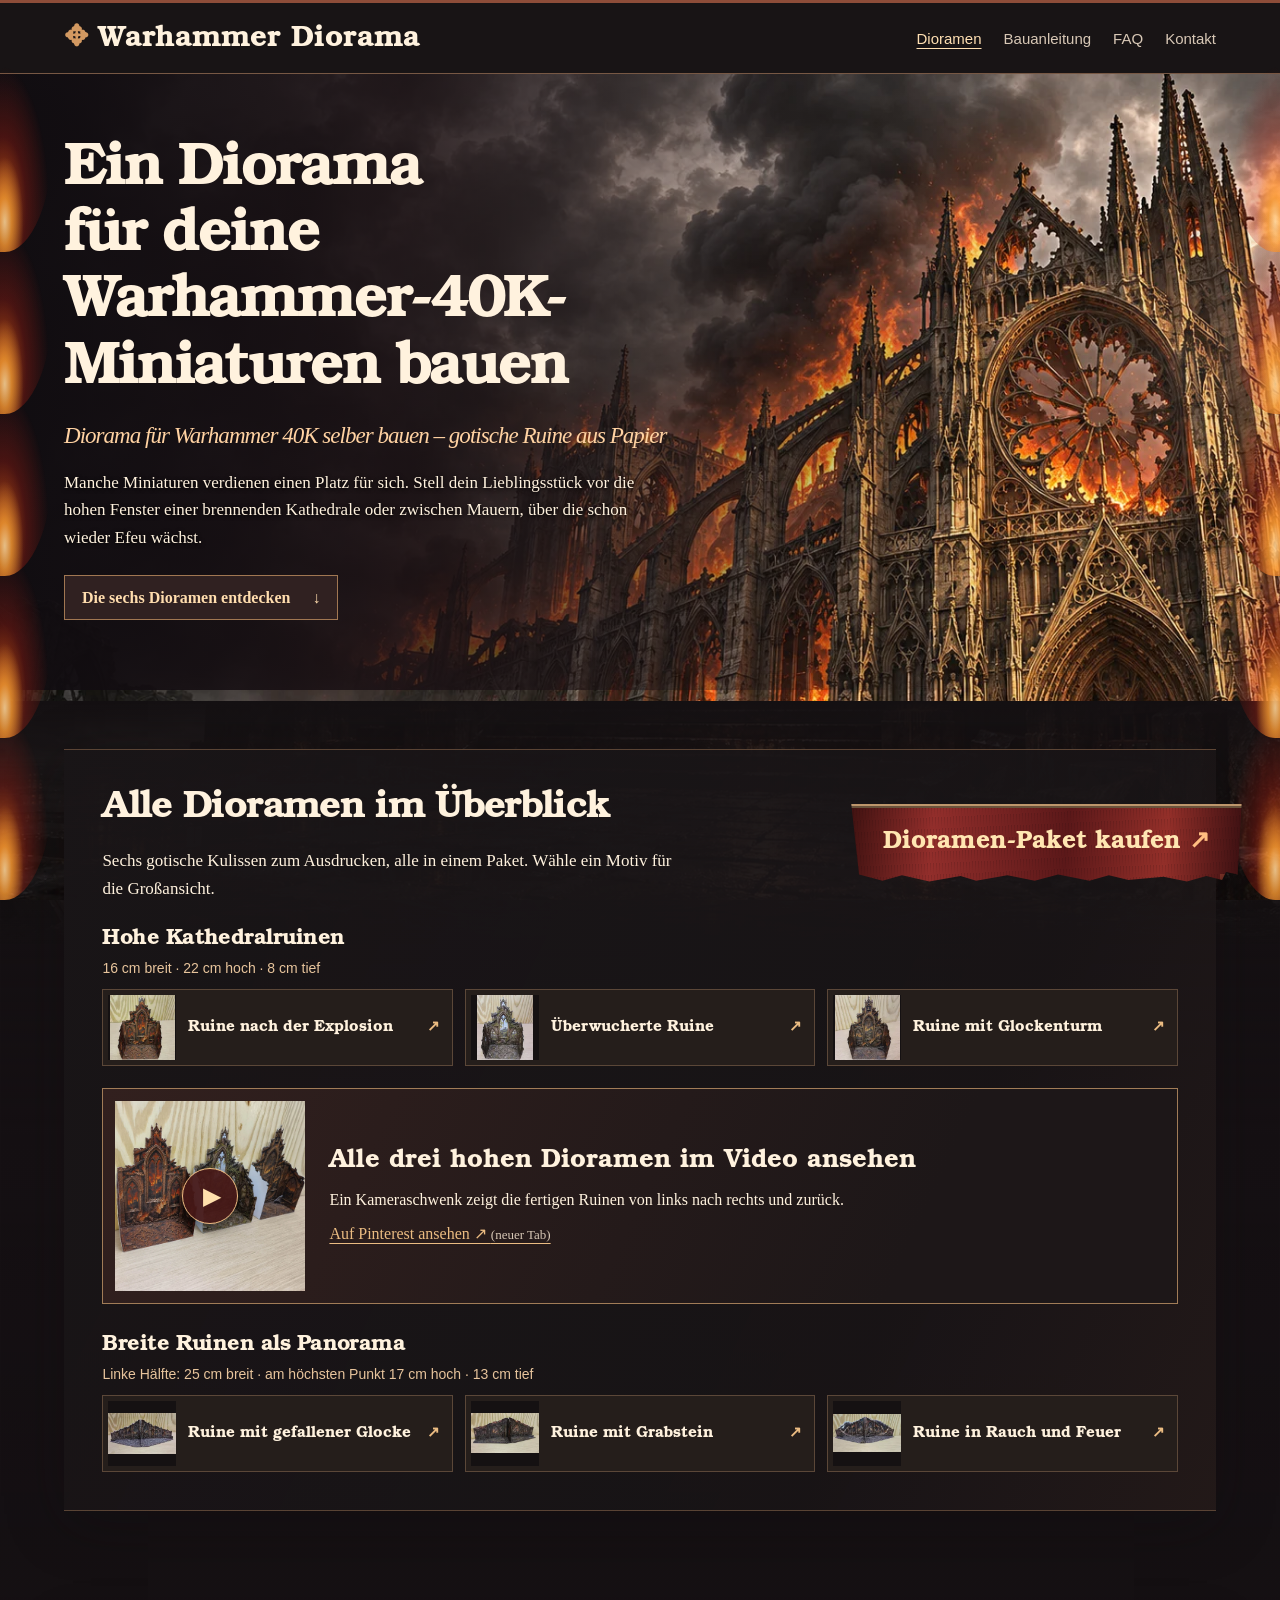
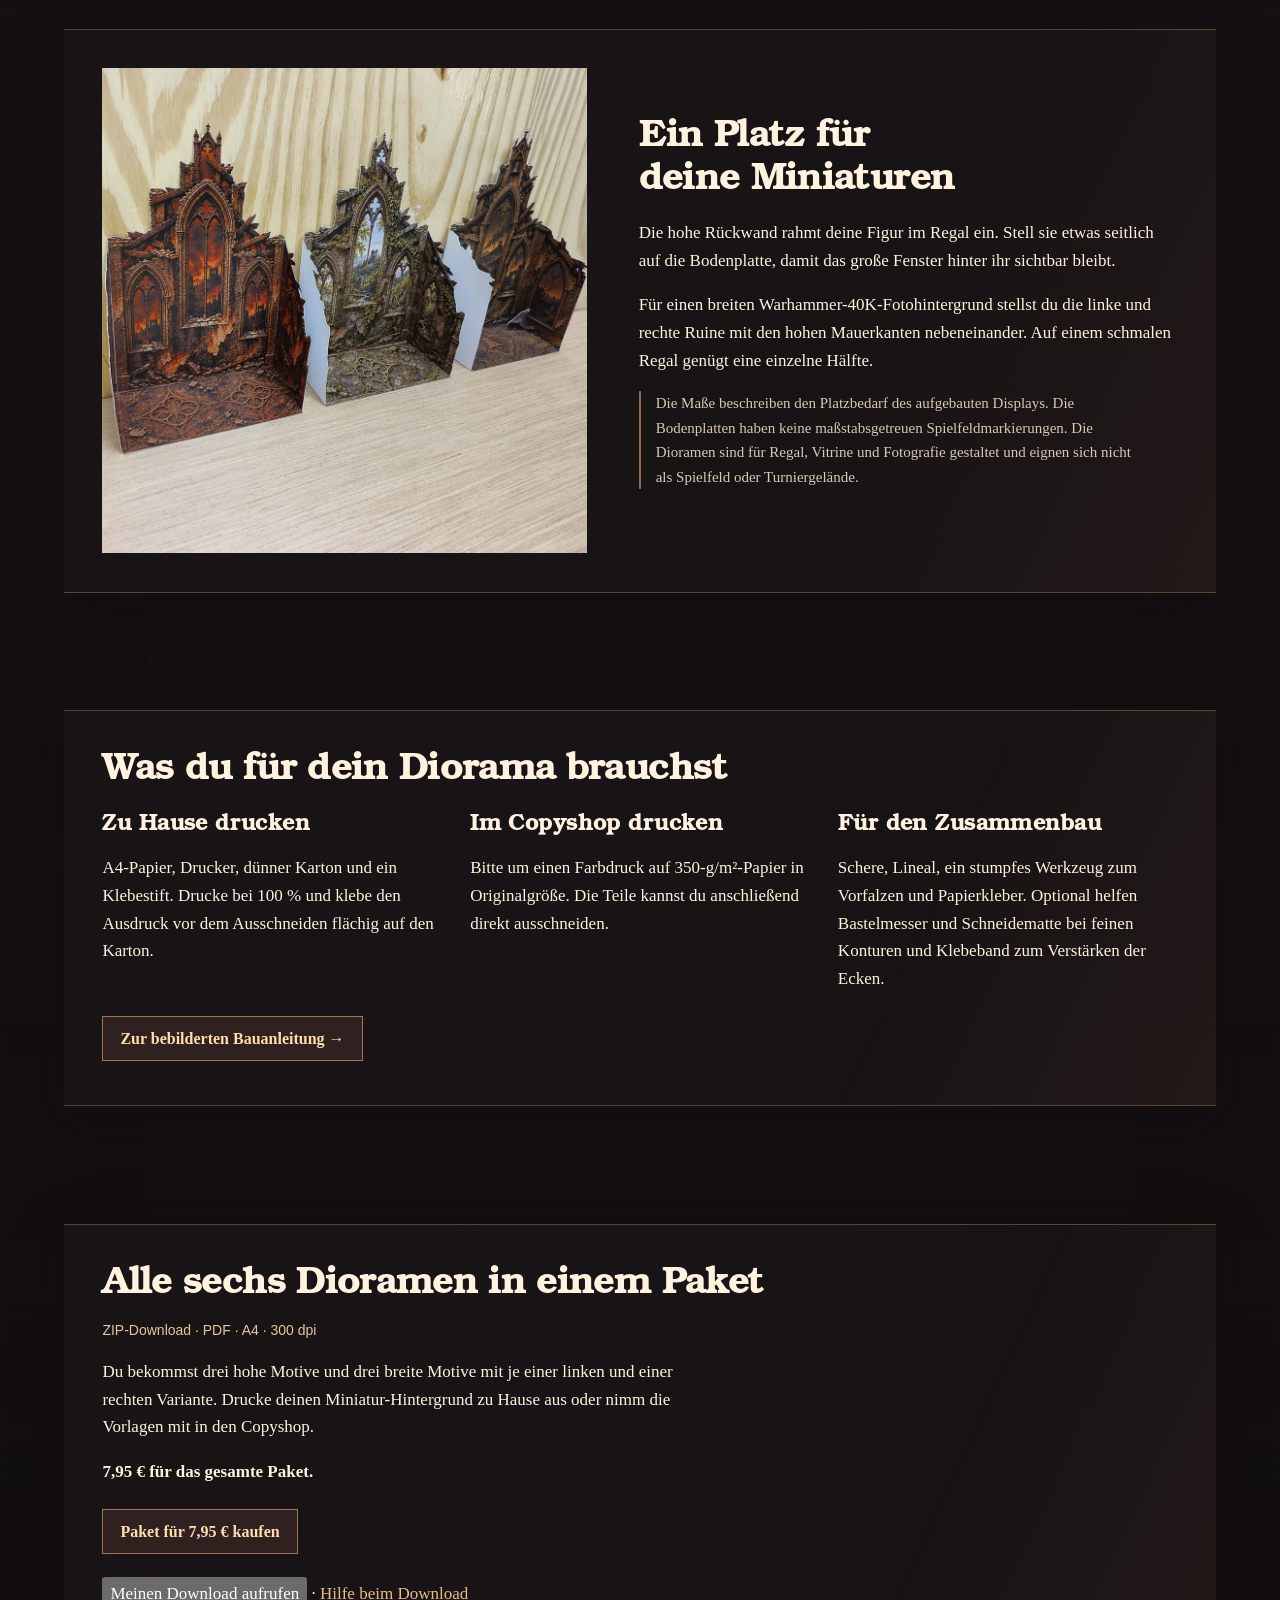
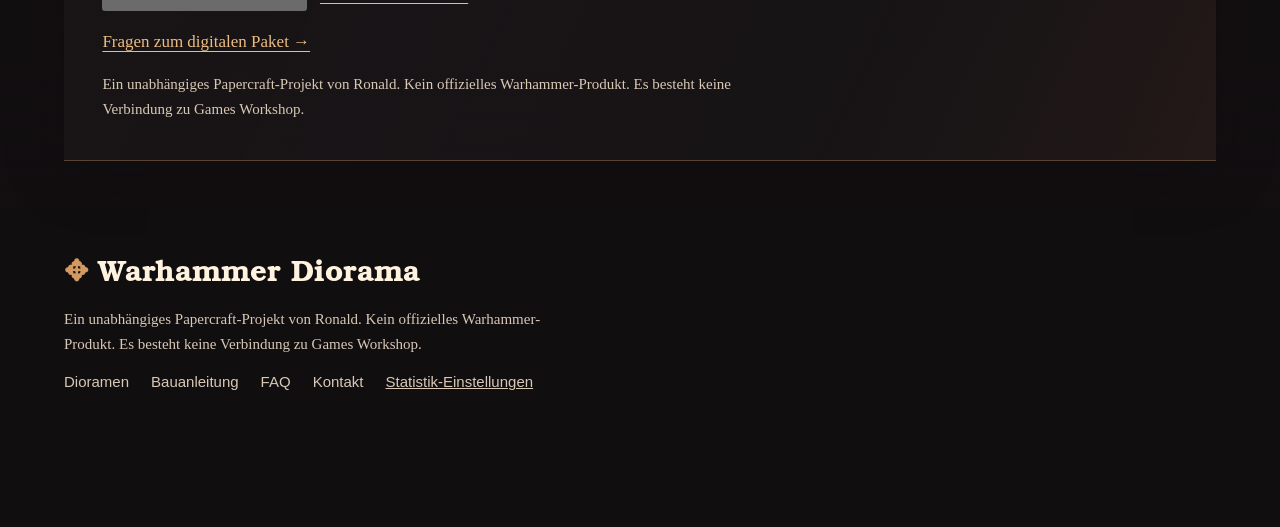
==== commit b6d23632: "Add files via upload" ====
--- a/index.html
+++ b/index.html
@@ -1,4 +1,4 @@
-<!doctype html><html lang="de"><head><meta charset="utf-8"><meta name="viewport" content="width=device-width, initial-scale=1"><title>Diorama zum Ausdrucken – Bauanleitung für gotische Ruinen</title><meta name="description" content="Mit Fotos vom A4-Ausdruck zur fertigen gotischen Papierkulisse."><meta name="theme-color" content="#171213"><link rel="icon" href="../assets/rose.svg"><link rel="stylesheet" href="../assets/style.css"><script src="../assets/site.js" defer></script></head><body><a class="skip" href="#inhalt">Zum Inhalt</a><header><div class="bar"><a class="brand" href="../index.html"><span class="sigil" aria-hidden="true">✥</span> Warhammer Diorama</a><nav aria-label="Hauptnavigation"><a href="../index.html" >Dioramen</a><a href="../diorama-zum-ausdrucken/index.html" aria-current="page">Bauanleitung</a><a href="../faq.html" >FAQ</a><a href="../kontakt.html" >Kontakt</a></nav></div></header><main id="inhalt"><section class="hero sub"><div class="inner"><div class="lead"><h1>Die gotische Ruine bauen</h1><p>Vom ersten A4-Bogen bis zum fertigen Display. Wähle die Anleitung für dein Motiv.</p><a href="#hoch">Hohe Ruinen ↓</a>　<a href="#breit">Breite Ruinen ↓</a></div></div></section><section class="zone nave" data-depth><div class="inner"><h2>Was du für dein Diorama brauchst</h2><div class="materials"><div><h3>Zu Hause drucken</h3><p>A4-Papier, Drucker, dünner Karton und ein Klebestift. Drucke bei 100 % und klebe den Ausdruck vor dem Ausschneiden flächig auf den Karton.</p></div><div><h3>Im Copyshop drucken</h3><p>Bitte um einen Farbdruck auf 350-g/m²-Papier in Originalgröße. Die Teile kannst du anschließend direkt ausschneiden.</p></div><div><h3>Für den Zusammenbau</h3><p>Schere, Lineal, ein stumpfes Werkzeug zum Vorfalzen und Papierkleber. Optional helfen Bastelmesser und Schneidematte bei feinen Konturen und Klebeband zum Verstärken der Ecken.</p></div></div></div></section><section class="zone stone"><div class="inner"><div id="hoch"><h2>Hohe Ruinen aufbauen</h2><a class="video-card video-build" href="https://www.youtube.com/shorts/90LiwAqx7kA" target="_blank" rel="noopener noreferrer">
-  <span class="video-poster"><img src="../assets/hoch-2.webp" width="1000" height="1000" loading="lazy" decoding="async" alt="Ausgeschnittene Wände und Boden des hohen Dioramas vor dem Zusammenbau"><span class="video-play" aria-hidden="true">&#9654;&#65038;</span></span>
-  <span class="video-copy"><strong>Vom Papier zur Kathedralruine</strong><span>Im kurzen Video siehst du einige Bauschritte und anschließend alle drei hohen Dioramen nebeneinander. Die vollständige Fotoanleitung folgt darunter.</span><span class="video-platform">YouTube Short ansehen ↗ <small>(neuer Tab)</small></span></span>
-</a><ol class="steps"><li><figure><img class="" loading="lazy" decoding="async" width="1000" height="1000" src="../assets/hoch-1.webp" alt="A4-Bögen mit drei Wandteilen, Boden und Schere"><figcaption><h3>Vorlagen ausdrucken</h3><p>Drucke alle Bögen bei 100 % aus. Lege Rückwand, Seitenwände und Boden zusammen bereit.</p></figcaption></figure></li><li><figure><img class="" loading="lazy" decoding="async" width="1000" height="1000" src="../assets/hoch-2.webp" alt="Ausgeschnittene Rückwand, zwei Seitenwände und Boden mit Laschen"><figcaption><h3>Vier Teile ausschneiden</h3><p>Folge der äußeren Kontur. Lass die weißen Klebelaschen und die gedruckte Landschaft in den Fensteröffnungen stehen.</p></figcaption></figure></li><li><figure><img class="" loading="lazy" decoding="async" width="850" height="1000" src="../assets/hoch-3.webp" alt="Erste Seitenwand steht, die zweite liegt mit gefalteter Lasche bereit"><figcaption><h3>Wände am Boden befestigen</h3><p>Falze die mit „Fold to front“ markierten Laschen zur bedruckten Seite. Probiere die Position trocken aus. Klebe erst die Rückwand am Boden fest, dann beide Seitenwände an Boden und Rückwand.</p></figcaption></figure></li><li><figure><img class="" loading="lazy" decoding="async" width="752" height="1000" src="../assets/hoch-4.webp" alt="Fertige Kathedralruine mit zwei Seitenwänden und gemustertem Boden"><figcaption><h3>Das Display aufstellen</h3><p>Die hohen Enden der Seitenwände treffen auf die Rückwand. Lass die Verbindungen trocknen, bevor du deine Figur aufstellst.</p></figcaption></figure></li></ol></div></div></section><section class="zone crypt"><div class="inner"><div id="breit"><h2>Breite Ruinen aufbauen</h2><ol class="steps"><li><figure><img class="" loading="lazy" decoding="async" width="1020" height="948" src="../assets/panorama-1.webp" alt="Ausgeschnittene Teile mit Glocke und Trümmerstück"><figcaption><h3>Die erste Variante ausschneiden</h3><p>Lege Boden, lange Wand, kurze Seitenwand und die zwei kleinen Aufsteller zusammen.</p></figcaption></figure></li><li><figure><img class="" loading="lazy" decoding="async" width="1000" height="1000" src="../assets/panorama-2.webp" alt="Spiegelbildliche Wandteile mit Kiste und Schutt"><figcaption><h3>Die zweite Hälfte vorbereiten</h3><p>Für das Panorama schneidest du auch die spiegelbildliche Variante aus. Für ein einzelnes Display genügt eine der beiden.</p></figcaption></figure></li><li><figure><img class="" loading="lazy" decoding="async" width="1000" height="1000" src="../assets/panorama-3.webp" alt="Ausgelegte Teile mit gefalteten Laschen"><figcaption><h3>Laschen vorfalzen</h3><p>Falte „Fold to front“ nach vorne. Bei den kleinen Aufstellern zeigt „Fold back“ nach hinten.</p></figcaption></figure></li><li><figure><img class="" loading="lazy" decoding="async" width="1000" height="1000" src="../assets/panorama-4.webp" alt="Seitenwand mit seitlicher und unterer Klebelasche"><figcaption><h3>Die Ecke ausrichten</h3><p>Stelle die kurze Wand an das hohe Ende der langen Wand. Die bedruckten Flächen zeigen in die Kulisse.</p></figcaption></figure></li><li><figure><img class="" loading="lazy" decoding="async" width="1000" height="1000" src="../assets/panorama-5.webp" alt="Boden und Wand flach mit vorgefalteten Klebelaschen"><figcaption><h3>Den Boden anpassen</h3><p>Lege die Teile aneinander und prüfe die Ausrichtung. Klebe Boden und Wände an den vorgefalteten Laschen zusammen.</p></figcaption></figure></li><li><figure><img class="" loading="lazy" decoding="async" width="1000" height="1000" src="../assets/panorama-6.webp" alt="Detailansicht der verklebten Innenecke"><figcaption><h3>Innenkante prüfen</h3><p>Drücke die Klebestellen vorsichtig an. Der bedruckte Steinboden reicht bis an beide Wände.</p></figcaption></figure></li><li><figure><img class="" loading="lazy" decoding="async" width="1000" height="1000" src="../assets/panorama-7.webp" alt="Einzelne breite Ruine mit Kiste im Vordergrund"><figcaption><h3>Einzeln aufstellen</h3><p>Stelle die kleinen Details auf den Boden und lass vor den Fenstern Platz für deine Miniatur.</p></figcaption></figure></li><li><figure><img class="" loading="lazy" decoding="async" width="1020" height="944" src="../assets/panorama-8.webp" alt="Zwei breite Hälften bilden ein durchgehendes Panorama"><figcaption><h3>Zum Panorama kombinieren</h3><p>Stelle beide Hälften mit den hohen Kanten aneinander. So kannst du sie jederzeit wieder trennen oder einzeln im Regal zeigen.</p></figcaption></figure></li></ol></div></div></section></main><footer><div class="inner"><div class="footername"><span class="sigil" aria-hidden="true">✥</span> Warhammer Diorama</div><p>Ein unabhängiges Papercraft-Projekt von Ronald. Kein offizielles Warhammer-Produkt. Es besteht keine Verbindung zu Games Workshop.</p><nav aria-label="Service"><a href="../index.html" >Dioramen</a><a href="../diorama-zum-ausdrucken/index.html" aria-current="page">Bauanleitung</a><a href="../faq.html" >FAQ</a><a href="../kontakt.html" >Kontakt</a><button type="button" data-consent-open>Statistik-Einstellungen</button></nav></div></footer><a class="pennant" href="../index.html#paket">Dioramen-Paket kaufen <span aria-hidden="true">↗</span></a><dialog id="consent"><h2>Statistik-Einstellungen</h2><p>Darf Google Analytics Seitenaufrufe und Klicks messen? Du kannst deine Wahl jederzeit ändern.</p><button data-choice="no">Ablehnen</button> <button data-choice="yes">Statistik erlauben</button></dialog></body></html>+<!doctype html><html lang="de"><head><meta charset="utf-8"><meta name="viewport" content="width=device-width, initial-scale=1"><title>Diorama für Warhammer 40K selber bauen – gotische Ruine aus Papier</title><meta name="description" content="Sechs gotische Dioramen als Fotohintergrund für Warhammer-40K-Miniaturen. Entdecke die Motive, Maße und die bebilderte Bauanleitung."><meta name="theme-color" content="#171213"><link rel="icon" href="assets/rose.svg"><link rel="stylesheet" href="assets/style.css"><script src="assets/site.js" defer></script><script src="assets/checkout.js" defer></script></head><body><a class="skip" href="#inhalt">Zum Inhalt</a><header><div class="bar"><a class="brand" href="index.html"><span class="sigil" aria-hidden="true">✥</span> Warhammer Diorama</a><nav aria-label="Hauptnavigation"><a href="index.html" aria-current="page">Dioramen</a><a href="diorama-zum-ausdrucken/index.html" >Bauanleitung</a><a href="faq.html" >FAQ</a><a href="kontakt.html" >Kontakt</a></nav></div></header><main id="inhalt"><section class="hero "><div class="inner"><div class="lead"><h1>Ein Diorama für deine Warhammer-40K-Miniaturen bauen</h1><h2>Diorama für Warhammer 40K selber bauen – gotische Ruine aus Papier</h2><p>Manche Miniaturen verdienen einen Platz für sich. Stell dein Lieblingsstück vor die hohen Fenster einer brennenden Kathedrale oder zwischen Mauern, über die schon wieder Efeu wächst.</p><a class="action" href="#modelle">Die sechs Dioramen entdecken <b>↓</b></a></div></div></section><section class="zone nave" data-depth><div class="inner"><div id="modelle"><h2>Alle Dioramen im Überblick</h2><p>Sechs gotische Kulissen zum Ausdrucken, alle in einem Paket. Wähle ein Motiv für die Großansicht.</p><div class="group"><h3>Hohe Kathedralruinen</h3><p>16 cm breit · 22 cm hoch · 8 cm tief</p><div class="tiles"><a class="tile" href="#ansicht-brand"><img class="" loading="lazy" decoding="async" width="210" height="210" src="assets/brand-klein.webp" alt=""><span>Ruine nach der Explosion</span><b aria-hidden="true">↗</b></a><a class="tile" href="#ansicht-efeu"><img class="" loading="lazy" decoding="async" width="182" height="210" src="assets/efeu-klein.webp" alt=""><span>Überwucherte Ruine</span><b aria-hidden="true">↗</b></a><a class="tile" href="#ansicht-glockenturm"><img class="" loading="lazy" decoding="async" width="210" height="210" src="assets/glockenturm-klein.webp" alt=""><span>Ruine mit Glockenturm</span><b aria-hidden="true">↗</b></a></div></div><a class="video-card" href="https://pin.it/5EqTO04B2" target="_blank" rel="noopener noreferrer">
+  <span class="video-poster"><img src="assets/hohe-ruinen.webp" width="1000" height="1000" loading="lazy" decoding="async" alt="Die drei hohen Kathedralruinen nebeneinander"><span class="video-play" aria-hidden="true">&#9654;&#65038;</span></span>
+  <span class="video-copy"><strong>Alle drei hohen Dioramen im Video ansehen</strong><span>Ein Kameraschwenk zeigt die fertigen Ruinen von links nach rechts und zurück.</span><span class="video-platform">Auf Pinterest ansehen ↗ <small>(neuer Tab)</small></span></span>
+</a><div class="group"><h3>Breite Ruinen als Panorama</h3><p>Linke Hälfte: 25 cm breit · am höchsten Punkt 17 cm hoch · 13 cm tief</p><div class="tiles"><a class="tile" href="#ansicht-glocke"><img class="" loading="lazy" decoding="async" width="225" height="135" src="assets/glocke-klein.webp" alt=""><span>Ruine mit gefallener Glocke</span><b aria-hidden="true">↗</b></a><a class="tile" href="#ansicht-grabstein"><img class="" loading="lazy" decoding="async" width="225" height="132" src="assets/grabstein-klein.webp" alt=""><span>Ruine mit Grabstein</span><b aria-hidden="true">↗</b></a><a class="tile" href="#ansicht-rauch"><img class="" loading="lazy" decoding="async" width="225" height="126" src="assets/rauch-klein.webp" alt=""><span>Ruine in Rauch und Feuer</span><b aria-hidden="true">↗</b></a></div></div></div><article class="view" id="ansicht-brand" tabindex="-1"><div class="viewbox"><a class="close" href="#modelle" aria-label="Zurück zur Modellübersicht">×</a><img class="" loading="lazy" decoding="async" width="1000" height="1000" src="assets/brand.webp" alt="Ruine nach der Explosion"><div><h3>Ruine nach der Explosion</h3><p>Geborstene Balken, Feuer hinter den Spitzbogenfenstern und zwei Rosetten im Steinboden.</p><p class="measure">16 cm breit · 22 cm hoch · 8 cm tief</p><a href="diorama-zum-ausdrucken/index.html#hoch">Aufbau ansehen →</a></div></div></article><article class="view" id="ansicht-efeu" tabindex="-1"><div class="viewbox"><a class="close" href="#modelle" aria-label="Zurück zur Modellübersicht">×</a><img class="" loading="lazy" decoding="async" width="866" height="1000" src="assets/efeu.webp" alt="Überwucherte Ruine"><div><h3>Überwucherte Ruine</h3><p>Efeu wächst über die Mauern. Durch das hohe Fenster siehst du ein grünes Tal.</p><p class="measure">16 cm breit · 22 cm hoch · 8 cm tief</p><a href="diorama-zum-ausdrucken/index.html#hoch">Aufbau ansehen →</a></div></div></article><article class="view" id="ansicht-glockenturm" tabindex="-1"><div class="viewbox"><a class="close" href="#modelle" aria-label="Zurück zur Modellübersicht">×</a><img class="" loading="lazy" decoding="async" width="1000" height="1000" src="assets/glockenturm.webp" alt="Ruine mit Glockenturm"><div><h3>Ruine mit Glockenturm</h3><p>Über dem großen Fenster hängt noch die Glocke. Auf dem Boden wiederholt sich ihr Umriss.</p><p class="measure">16 cm breit · 22 cm hoch · 8 cm tief</p><a href="diorama-zum-ausdrucken/index.html#hoch">Aufbau ansehen →</a></div></div></article><article class="view" id="ansicht-glocke" tabindex="-1"><div class="viewbox"><a class="close" href="#modelle" aria-label="Zurück zur Modellübersicht">×</a><img class="" loading="lazy" decoding="async" width="1020" height="612" src="assets/glocke.webp" alt="Ruine mit gefallener Glocke"><div><h3>Ruine mit gefallener Glocke</h3><p>Vor den schmalen Fensterbögen liegt eine umgestürzte Glocke auf dem grauen Pflaster.</p><p class="measure">Linke Hälfte: 25 cm breit · 17 cm hoch · 13 cm tief</p><a href="diorama-zum-ausdrucken/index.html#breit">Aufbau ansehen →</a></div></div></article><article class="view" id="ansicht-grabstein" tabindex="-1"><div class="viewbox"><a class="close" href="#modelle" aria-label="Zurück zur Modellübersicht">×</a><img class="" loading="lazy" decoding="async" width="1020" height="600" src="assets/grabstein.webp" alt="Ruine mit Grabstein"><div><h3>Ruine mit Grabstein</h3><p>Ein einzelner Grabstein steht vor den zerbrochenen Fenstern des Kirchenschiffs.</p><p class="measure">Linke Hälfte: 25 cm breit · 17 cm hoch · 13 cm tief</p><a href="diorama-zum-ausdrucken/index.html#breit">Aufbau ansehen →</a></div></div></article><article class="view" id="ansicht-rauch" tabindex="-1"><div class="viewbox"><a class="close" href="#modelle" aria-label="Zurück zur Modellübersicht">×</a><img class="" loading="lazy" decoding="async" width="1020" height="573" src="assets/rauch.webp" alt="Ruine in Rauch und Feuer"><div><h3>Ruine in Rauch und Feuer</h3><p>Dunkle Rauchwolken steigen hinter der eingestürzten Wand auf. Durch die Bögen leuchtet die brennende Stadt.</p><details><summary>Eine Hälfte als Einzelkulisse ansehen</summary><img loading="lazy" src="assets/einzelkulisse.webp" alt="Eine breite Ruine als einzelnes Display mit abgewinkelter Seitenwand"></details><p class="measure">Linke Hälfte: 25 cm breit · 17 cm hoch · 13 cm tief</p><a href="diorama-zum-ausdrucken/index.html#breit">Aufbau ansehen →</a></div></div></article></div></section><section class="zone stone"><div class="inner"><div class="feature"><img class="" loading="lazy" decoding="async" width="1000" height="1000" src="assets/hohe-ruinen.webp" alt="Drei gebaute hohe Papierkulissen nebeneinander auf dem Regal"><div><h2>Ein Platz für deine Miniaturen</h2><p>Die hohe Rückwand rahmt deine Figur im Regal ein. Stell sie etwas seitlich auf die Bodenplatte, damit das große Fenster hinter ihr sichtbar bleibt.</p><p>Für einen breiten Warhammer-40K-Fotohintergrund stellst du die linke und rechte Ruine mit den hohen Mauerkanten nebeneinander. Auf einem schmalen Regal genügt eine einzelne Hälfte.</p><p class="note">Die Maße beschreiben den Platzbedarf des aufgebauten Displays. Die Bodenplatten haben keine maßstabsgetreuen Spielfeldmarkierungen. Die Dioramen sind für Regal, Vitrine und Fotografie gestaltet und eignen sich nicht als Spielfeld oder Turniergelände.</p></div></div></div></section><section class="zone crypt"><div class="inner"><h2>Was du für dein Diorama brauchst</h2><div class="materials"><div><h3>Zu Hause drucken</h3><p>A4-Papier, Drucker, dünner Karton und ein Klebestift. Drucke bei 100 % und klebe den Ausdruck vor dem Ausschneiden flächig auf den Karton.</p></div><div><h3>Im Copyshop drucken</h3><p>Bitte um einen Farbdruck auf 350-g/m²-Papier in Originalgröße. Die Teile kannst du anschließend direkt ausschneiden.</p></div><div><h3>Für den Zusammenbau</h3><p>Schere, Lineal, ein stumpfes Werkzeug zum Vorfalzen und Papierkleber. Optional helfen Bastelmesser und Schneidematte bei feinen Konturen und Klebeband zum Verstärken der Ecken.</p></div></div><a class="action" href="diorama-zum-ausdrucken/index.html">Zur bebilderten Bauanleitung →</a></div></section><section class="zone deep"><div class="inner"><div id="paket" class="package"><h2>Alle sechs Dioramen in einem Paket</h2><p class="measure">ZIP-Download · PDF · A4 · 300 dpi</p><p>Du bekommst drei hohe Motive und drei breite Motive mit je einer linken und einer rechten Variante. Drucke deinen Miniatur-Hintergrund zu Hause aus oder nimm die Vorlagen mit in den Copyshop.</p><strong>7,95 € für das gesamte Paket.</strong><p><button type="button" class="action" id="buy">Paket für 7,95 € kaufen</button></p><p id="order-status" role="status" aria-live="polite"></p><p><a hidden id="zip">ZIP herunterladen</a></p><p><button type="button" id="recover">Meinen Download aufrufen</button> · <a href="kontakt.html?thema=download">Hilfe beim Download</a></p><p><a href="faq.html">Fragen zum digitalen Paket →</a></p><small>Ein unabhängiges Papercraft-Projekt von Ronald. Kein offizielles Warhammer-Produkt. Es besteht keine Verbindung zu Games Workshop.</small></div></div></section></main><footer><div class="inner"><div class="footername"><span class="sigil" aria-hidden="true">✥</span> Warhammer Diorama</div><p>Ein unabhängiges Papercraft-Projekt von Ronald. Kein offizielles Warhammer-Produkt. Es besteht keine Verbindung zu Games Workshop.</p><nav aria-label="Service"><a href="index.html" aria-current="page">Dioramen</a><a href="diorama-zum-ausdrucken/index.html" >Bauanleitung</a><a href="faq.html" >FAQ</a><a href="kontakt.html" >Kontakt</a><button type="button" data-consent-open>Statistik-Einstellungen</button></nav></div></footer><a class="pennant" href="index.html#paket">Dioramen-Paket kaufen <span aria-hidden="true">↗</span></a><dialog id="consent"><h2>Statistik-Einstellungen</h2><p>Darf Google Analytics Seitenaufrufe und Klicks messen? Du kannst deine Wahl jederzeit ändern.</p><button data-choice="no">Ablehnen</button> <button data-choice="yes">Statistik erlauben</button></dialog></body></html>
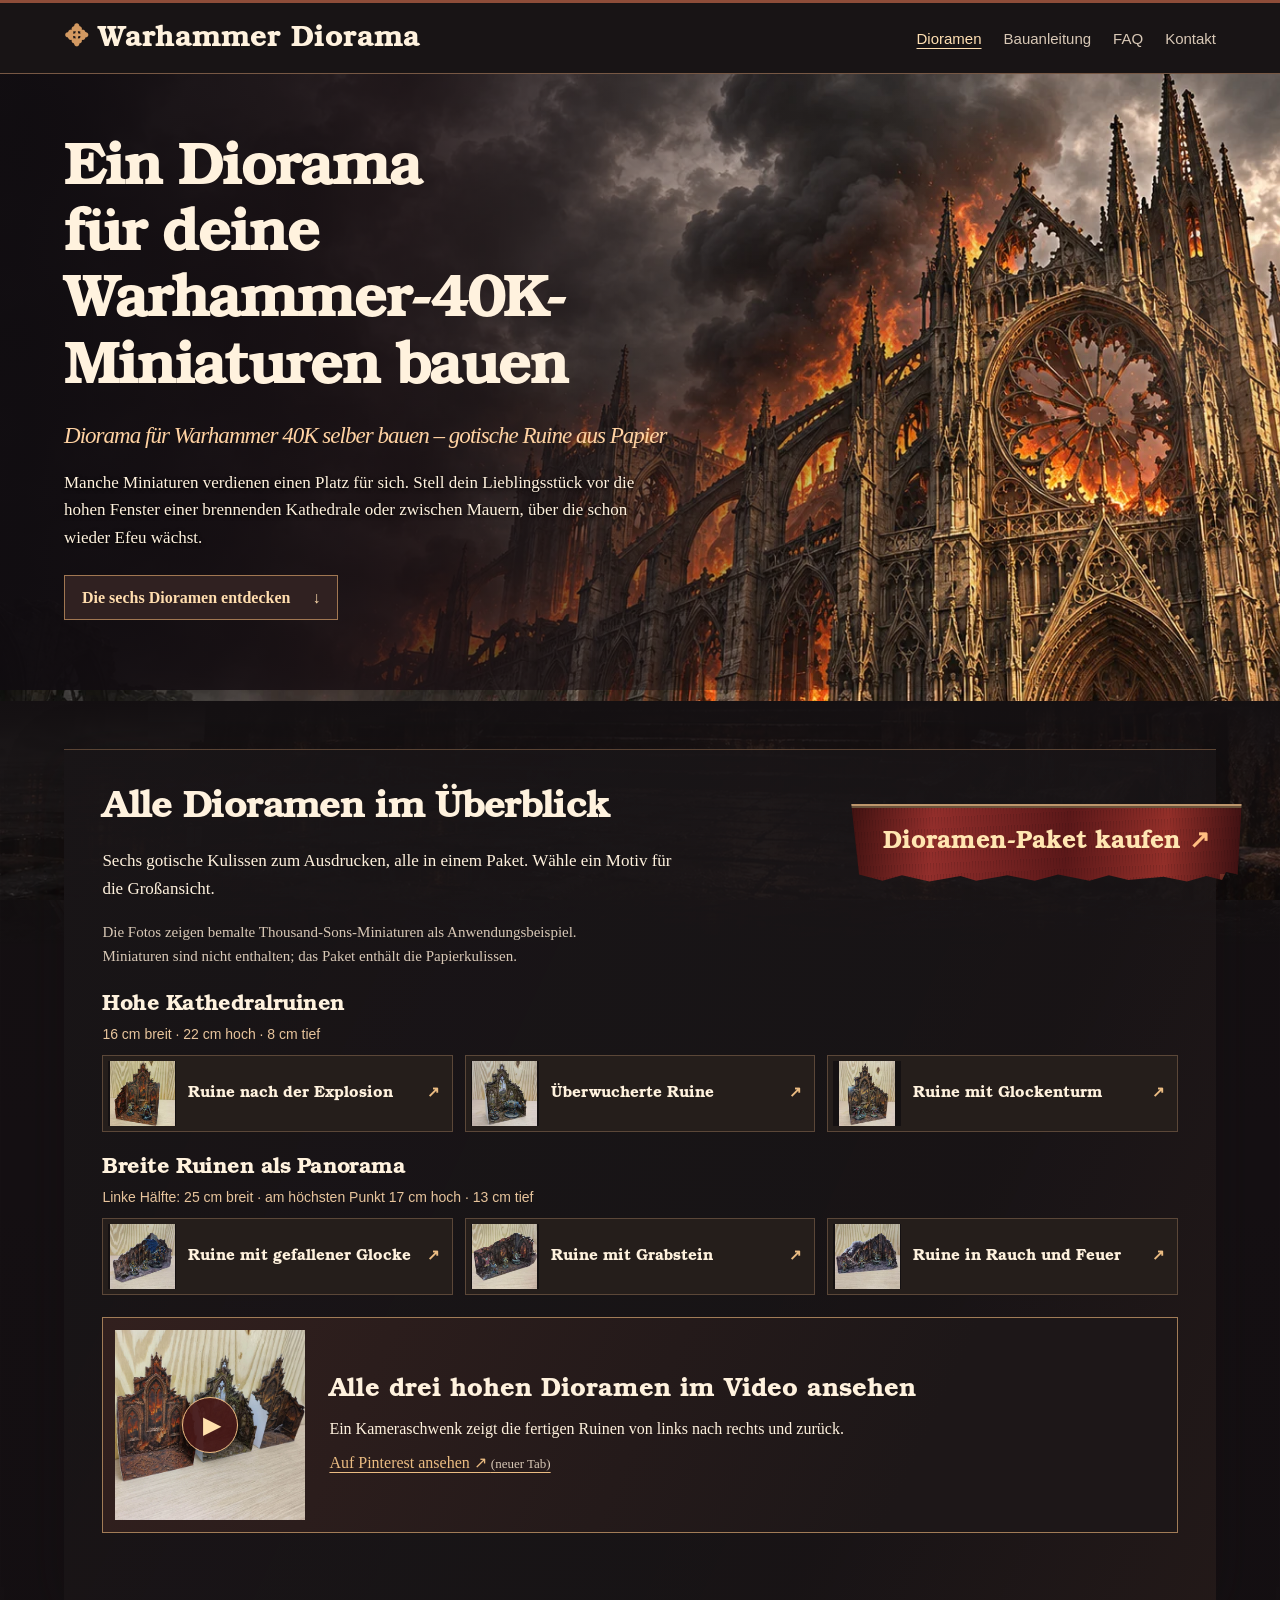
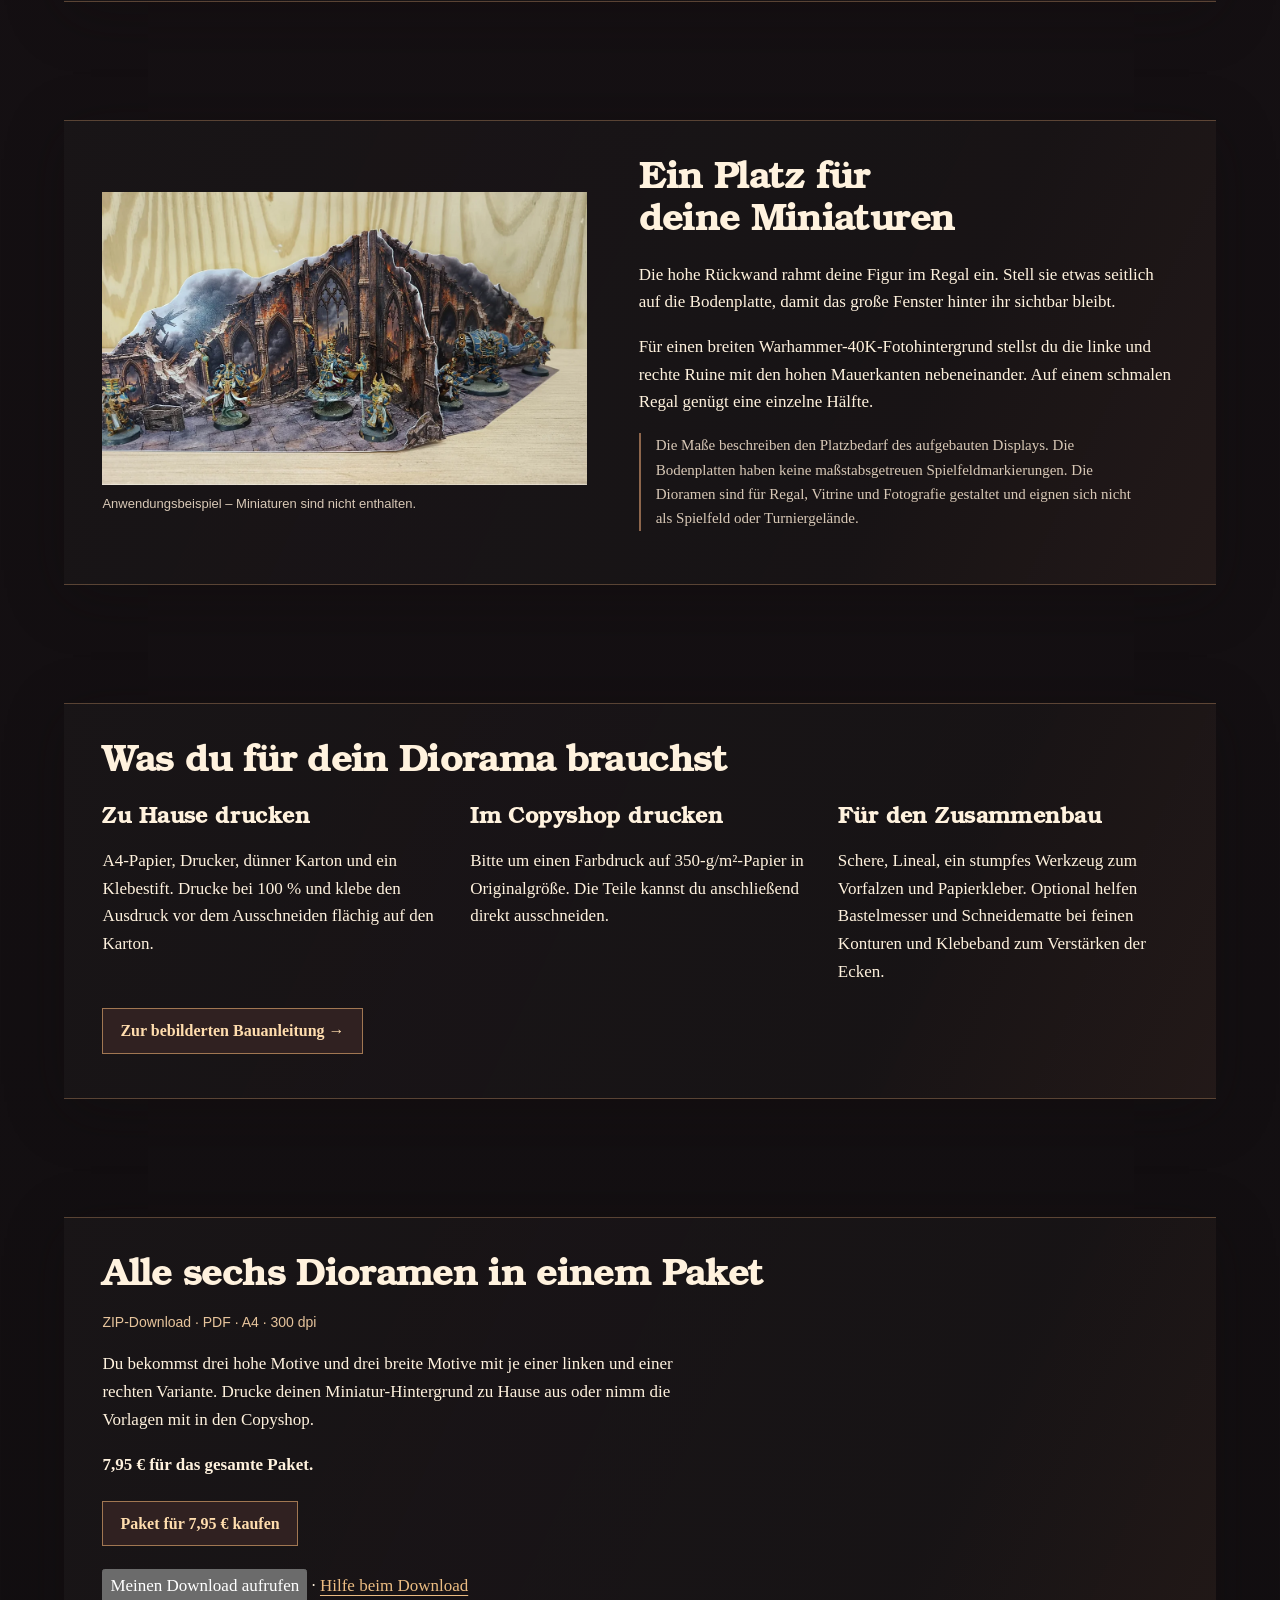
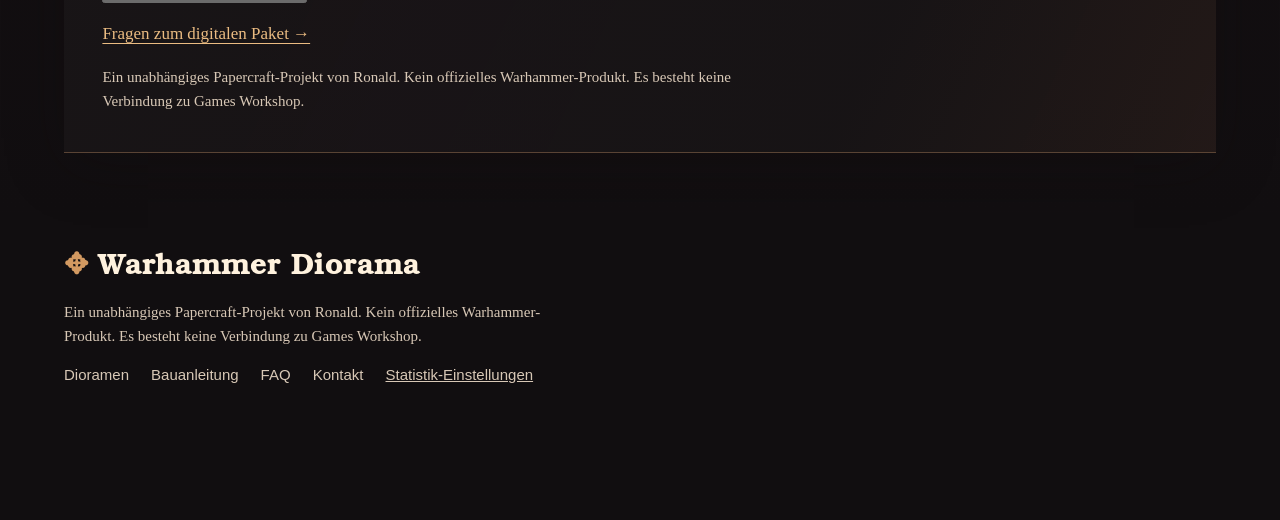
==== commit 0b3a0ce4: "Add files via upload" ====
--- a/index.html
+++ b/index.html
@@ -1,4 +1,4 @@
-<!doctype html><html lang="de"><head><meta charset="utf-8"><meta name="viewport" content="width=device-width, initial-scale=1"><title>Diorama für Warhammer 40K selber bauen – gotische Ruine aus Papier</title><meta name="description" content="Sechs gotische Dioramen als Fotohintergrund für Warhammer-40K-Miniaturen. Entdecke die Motive, Maße und die bebilderte Bauanleitung."><meta name="theme-color" content="#171213"><link rel="icon" href="assets/rose.svg"><link rel="stylesheet" href="assets/style.css"><script src="assets/site.js" defer></script><script src="assets/checkout.js" defer></script></head><body><a class="skip" href="#inhalt">Zum Inhalt</a><header><div class="bar"><a class="brand" href="index.html"><span class="sigil" aria-hidden="true">✥</span> Warhammer Diorama</a><nav aria-label="Hauptnavigation"><a href="index.html" aria-current="page">Dioramen</a><a href="diorama-zum-ausdrucken/index.html" >Bauanleitung</a><a href="faq.html" >FAQ</a><a href="kontakt.html" >Kontakt</a></nav></div></header><main id="inhalt"><section class="hero "><div class="inner"><div class="lead"><h1>Ein Diorama für deine Warhammer-40K-Miniaturen bauen</h1><h2>Diorama für Warhammer 40K selber bauen – gotische Ruine aus Papier</h2><p>Manche Miniaturen verdienen einen Platz für sich. Stell dein Lieblingsstück vor die hohen Fenster einer brennenden Kathedrale oder zwischen Mauern, über die schon wieder Efeu wächst.</p><a class="action" href="#modelle">Die sechs Dioramen entdecken <b>↓</b></a></div></div></section><section class="zone nave" data-depth><div class="inner"><div id="modelle"><h2>Alle Dioramen im Überblick</h2><p>Sechs gotische Kulissen zum Ausdrucken, alle in einem Paket. Wähle ein Motiv für die Großansicht.</p><div class="group"><h3>Hohe Kathedralruinen</h3><p>16 cm breit · 22 cm hoch · 8 cm tief</p><div class="tiles"><a class="tile" href="#ansicht-brand"><img class="" loading="lazy" decoding="async" width="210" height="210" src="assets/brand-klein.webp" alt=""><span>Ruine nach der Explosion</span><b aria-hidden="true">↗</b></a><a class="tile" href="#ansicht-efeu"><img class="" loading="lazy" decoding="async" width="182" height="210" src="assets/efeu-klein.webp" alt=""><span>Überwucherte Ruine</span><b aria-hidden="true">↗</b></a><a class="tile" href="#ansicht-glockenturm"><img class="" loading="lazy" decoding="async" width="210" height="210" src="assets/glockenturm-klein.webp" alt=""><span>Ruine mit Glockenturm</span><b aria-hidden="true">↗</b></a></div></div><a class="video-card" href="https://pin.it/5EqTO04B2" target="_blank" rel="noopener noreferrer">
+<!doctype html><html lang="de"><head><meta charset="utf-8"><meta name="viewport" content="width=device-width, initial-scale=1"><title>Diorama für Warhammer 40K selber bauen – gotische Ruine aus Papier</title><meta name="description" content="Sechs gotische Dioramen als Fotohintergrund für Warhammer-40K-Miniaturen. Entdecke die Motive, Maße und die bebilderte Bauanleitung."><meta name="theme-color" content="#171213"><link rel="icon" href="assets/rose.svg"><link rel="stylesheet" href="assets/style.css"><script src="assets/site.js" defer></script><script src="assets/checkout.js" defer></script></head><body><a class="skip" href="#inhalt">Zum Inhalt</a><header><div class="bar"><a class="brand" href="index.html"><span class="sigil" aria-hidden="true">✥</span> Warhammer Diorama</a><nav aria-label="Hauptnavigation"><a href="index.html" aria-current="page">Dioramen</a><a href="diorama-zum-ausdrucken/index.html" >Bauanleitung</a><a href="faq.html" >FAQ</a><a href="kontakt.html" >Kontakt</a></nav></div></header><main id="inhalt"><section class="hero "><div class="inner"><div class="lead"><h1>Ein Diorama für deine Warhammer-40K-Miniaturen bauen</h1><h2>Diorama für Warhammer 40K selber bauen – gotische Ruine aus Papier</h2><p>Manche Miniaturen verdienen einen Platz für sich. Stell dein Lieblingsstück vor die hohen Fenster einer brennenden Kathedrale oder zwischen Mauern, über die schon wieder Efeu wächst.</p><a class="action" href="#modelle">Die sechs Dioramen entdecken <b>↓</b></a></div></div></section><section class="zone nave" data-depth><div class="inner"><div id="modelle"><h2>Alle Dioramen im Überblick</h2><p>Sechs gotische Kulissen zum Ausdrucken, alle in einem Paket. Wähle ein Motiv für die Großansicht.</p><p class="fine">Die Fotos zeigen bemalte Thousand-Sons-Miniaturen als Anwendungsbeispiel. Miniaturen sind nicht enthalten; das Paket enthält die Papierkulissen.</p><div class="group"><h3>Hohe Kathedralruinen</h3><p>16 cm breit · 22 cm hoch · 8 cm tief</p><div class="tiles"><a class="tile" href="#ansicht-brand"><img loading="lazy" decoding="async" width="1200" height="1200" src="assets/brandruine-thousand-sons-klein.webp" alt="Zwei Thousand-Sons-Miniaturen im hohen Papierdiorama mit brennender Kathedrale" title="Zwei Thousand-Sons-Miniaturen im hohen Papierdiorama mit brennender Kathedrale"><span>Ruine nach der Explosion</span><b aria-hidden="true">↗</b></a><a class="tile" href="#ansicht-efeu"><img loading="lazy" decoding="async" width="1200" height="1200" src="assets/efeuruine-thousand-sons-helbrute-klein.webp" alt="Thousand-Sons-Miniatur und Helbrute vor einer überwucherten gotischen Papierruine" title="Thousand-Sons-Miniatur und Helbrute vor einer überwucherten gotischen Papierruine"><span>Überwucherte Ruine</span><b aria-hidden="true">↗</b></a><a class="tile" href="#ansicht-glockenturm"><img loading="lazy" decoding="async" width="1024" height="1200" src="assets/glockenturm-thousand-sons-klein.webp" alt="Zwei bemalte Thousand-Sons-Miniaturen vor der hohen gotischen Papierruine mit Glockenturm" title="Zwei bemalte Thousand-Sons-Miniaturen vor der hohen gotischen Papierruine mit Glockenturm"><span>Ruine mit Glockenturm</span><b aria-hidden="true">↗</b></a></div></div><div class="group"><h3>Breite Ruinen als Panorama</h3><p>Linke Hälfte: 25 cm breit · am höchsten Punkt 17 cm hoch · 13 cm tief</p><div class="tiles"><a class="tile" href="#ansicht-glocke"><img loading="lazy" decoding="async" width="1200" height="1200" src="assets/glockenruine-thousand-sons-klein.webp" alt="Thousand-Sons-Miniaturen und ein geflügelter Dämonenprinz in einer breiten Papierruine mit gefallener Glocke" title="Thousand-Sons-Miniaturen und ein geflügelter Dämonenprinz in einer breiten Papierruine mit gefallener Glocke"><span>Ruine mit gefallener Glocke</span><b aria-hidden="true">↗</b></a><a class="tile" href="#ansicht-grabstein"><img loading="lazy" decoding="async" width="1200" height="1200" src="assets/grabsteinruine-thousand-sons-klein.webp" alt="Bemalte Thousand-Sons-Miniaturen in einer breiten gotischen Papierruine mit Grabstein" title="Bemalte Thousand-Sons-Miniaturen in einer breiten gotischen Papierruine mit Grabstein"><span>Ruine mit Grabstein</span><b aria-hidden="true">↗</b></a><a class="tile" href="#ansicht-rauch"><img loading="lazy" decoding="async" width="1200" height="1200" src="assets/rauchruine-thousand-sons-klein.webp" alt="Vier Thousand-Sons-Miniaturen in einer einzelnen breiten Papierruine mit Rauchmotiv" title="Vier Thousand-Sons-Miniaturen in einer einzelnen breiten Papierruine mit Rauchmotiv"><span>Ruine in Rauch und Feuer</span><b aria-hidden="true">↗</b></a></div></div><a class="video-card" href="https://pin.it/5EqTO04B2" target="_blank" rel="noopener noreferrer">
   <span class="video-poster"><img src="assets/hohe-ruinen.webp" width="1000" height="1000" loading="lazy" decoding="async" alt="Die drei hohen Kathedralruinen nebeneinander"><span class="video-play" aria-hidden="true">&#9654;&#65038;</span></span>
   <span class="video-copy"><strong>Alle drei hohen Dioramen im Video ansehen</strong><span>Ein Kameraschwenk zeigt die fertigen Ruinen von links nach rechts und zurück.</span><span class="video-platform">Auf Pinterest ansehen ↗ <small>(neuer Tab)</small></span></span>
-</a><div class="group"><h3>Breite Ruinen als Panorama</h3><p>Linke Hälfte: 25 cm breit · am höchsten Punkt 17 cm hoch · 13 cm tief</p><div class="tiles"><a class="tile" href="#ansicht-glocke"><img class="" loading="lazy" decoding="async" width="225" height="135" src="assets/glocke-klein.webp" alt=""><span>Ruine mit gefallener Glocke</span><b aria-hidden="true">↗</b></a><a class="tile" href="#ansicht-grabstein"><img class="" loading="lazy" decoding="async" width="225" height="132" src="assets/grabstein-klein.webp" alt=""><span>Ruine mit Grabstein</span><b aria-hidden="true">↗</b></a><a class="tile" href="#ansicht-rauch"><img class="" loading="lazy" decoding="async" width="225" height="126" src="assets/rauch-klein.webp" alt=""><span>Ruine in Rauch und Feuer</span><b aria-hidden="true">↗</b></a></div></div></div><article class="view" id="ansicht-brand" tabindex="-1"><div class="viewbox"><a class="close" href="#modelle" aria-label="Zurück zur Modellübersicht">×</a><img class="" loading="lazy" decoding="async" width="1000" height="1000" src="assets/brand.webp" alt="Ruine nach der Explosion"><div><h3>Ruine nach der Explosion</h3><p>Geborstene Balken, Feuer hinter den Spitzbogenfenstern und zwei Rosetten im Steinboden.</p><p class="measure">16 cm breit · 22 cm hoch · 8 cm tief</p><a href="diorama-zum-ausdrucken/index.html#hoch">Aufbau ansehen →</a></div></div></article><article class="view" id="ansicht-efeu" tabindex="-1"><div class="viewbox"><a class="close" href="#modelle" aria-label="Zurück zur Modellübersicht">×</a><img class="" loading="lazy" decoding="async" width="866" height="1000" src="assets/efeu.webp" alt="Überwucherte Ruine"><div><h3>Überwucherte Ruine</h3><p>Efeu wächst über die Mauern. Durch das hohe Fenster siehst du ein grünes Tal.</p><p class="measure">16 cm breit · 22 cm hoch · 8 cm tief</p><a href="diorama-zum-ausdrucken/index.html#hoch">Aufbau ansehen →</a></div></div></article><article class="view" id="ansicht-glockenturm" tabindex="-1"><div class="viewbox"><a class="close" href="#modelle" aria-label="Zurück zur Modellübersicht">×</a><img class="" loading="lazy" decoding="async" width="1000" height="1000" src="assets/glockenturm.webp" alt="Ruine mit Glockenturm"><div><h3>Ruine mit Glockenturm</h3><p>Über dem großen Fenster hängt noch die Glocke. Auf dem Boden wiederholt sich ihr Umriss.</p><p class="measure">16 cm breit · 22 cm hoch · 8 cm tief</p><a href="diorama-zum-ausdrucken/index.html#hoch">Aufbau ansehen →</a></div></div></article><article class="view" id="ansicht-glocke" tabindex="-1"><div class="viewbox"><a class="close" href="#modelle" aria-label="Zurück zur Modellübersicht">×</a><img class="" loading="lazy" decoding="async" width="1020" height="612" src="assets/glocke.webp" alt="Ruine mit gefallener Glocke"><div><h3>Ruine mit gefallener Glocke</h3><p>Vor den schmalen Fensterbögen liegt eine umgestürzte Glocke auf dem grauen Pflaster.</p><p class="measure">Linke Hälfte: 25 cm breit · 17 cm hoch · 13 cm tief</p><a href="diorama-zum-ausdrucken/index.html#breit">Aufbau ansehen →</a></div></div></article><article class="view" id="ansicht-grabstein" tabindex="-1"><div class="viewbox"><a class="close" href="#modelle" aria-label="Zurück zur Modellübersicht">×</a><img class="" loading="lazy" decoding="async" width="1020" height="600" src="assets/grabstein.webp" alt="Ruine mit Grabstein"><div><h3>Ruine mit Grabstein</h3><p>Ein einzelner Grabstein steht vor den zerbrochenen Fenstern des Kirchenschiffs.</p><p class="measure">Linke Hälfte: 25 cm breit · 17 cm hoch · 13 cm tief</p><a href="diorama-zum-ausdrucken/index.html#breit">Aufbau ansehen →</a></div></div></article><article class="view" id="ansicht-rauch" tabindex="-1"><div class="viewbox"><a class="close" href="#modelle" aria-label="Zurück zur Modellübersicht">×</a><img class="" loading="lazy" decoding="async" width="1020" height="573" src="assets/rauch.webp" alt="Ruine in Rauch und Feuer"><div><h3>Ruine in Rauch und Feuer</h3><p>Dunkle Rauchwolken steigen hinter der eingestürzten Wand auf. Durch die Bögen leuchtet die brennende Stadt.</p><details><summary>Eine Hälfte als Einzelkulisse ansehen</summary><img loading="lazy" src="assets/einzelkulisse.webp" alt="Eine breite Ruine als einzelnes Display mit abgewinkelter Seitenwand"></details><p class="measure">Linke Hälfte: 25 cm breit · 17 cm hoch · 13 cm tief</p><a href="diorama-zum-ausdrucken/index.html#breit">Aufbau ansehen →</a></div></div></article></div></section><section class="zone stone"><div class="inner"><div class="feature"><img class="" loading="lazy" decoding="async" width="1000" height="1000" src="assets/hohe-ruinen.webp" alt="Drei gebaute hohe Papierkulissen nebeneinander auf dem Regal"><div><h2>Ein Platz für deine Miniaturen</h2><p>Die hohe Rückwand rahmt deine Figur im Regal ein. Stell sie etwas seitlich auf die Bodenplatte, damit das große Fenster hinter ihr sichtbar bleibt.</p><p>Für einen breiten Warhammer-40K-Fotohintergrund stellst du die linke und rechte Ruine mit den hohen Mauerkanten nebeneinander. Auf einem schmalen Regal genügt eine einzelne Hälfte.</p><p class="note">Die Maße beschreiben den Platzbedarf des aufgebauten Displays. Die Bodenplatten haben keine maßstabsgetreuen Spielfeldmarkierungen. Die Dioramen sind für Regal, Vitrine und Fotografie gestaltet und eignen sich nicht als Spielfeld oder Turniergelände.</p></div></div></div></section><section class="zone crypt"><div class="inner"><h2>Was du für dein Diorama brauchst</h2><div class="materials"><div><h3>Zu Hause drucken</h3><p>A4-Papier, Drucker, dünner Karton und ein Klebestift. Drucke bei 100 % und klebe den Ausdruck vor dem Ausschneiden flächig auf den Karton.</p></div><div><h3>Im Copyshop drucken</h3><p>Bitte um einen Farbdruck auf 350-g/m²-Papier in Originalgröße. Die Teile kannst du anschließend direkt ausschneiden.</p></div><div><h3>Für den Zusammenbau</h3><p>Schere, Lineal, ein stumpfes Werkzeug zum Vorfalzen und Papierkleber. Optional helfen Bastelmesser und Schneidematte bei feinen Konturen und Klebeband zum Verstärken der Ecken.</p></div></div><a class="action" href="diorama-zum-ausdrucken/index.html">Zur bebilderten Bauanleitung →</a></div></section><section class="zone deep"><div class="inner"><div id="paket" class="package"><h2>Alle sechs Dioramen in einem Paket</h2><p class="measure">ZIP-Download · PDF · A4 · 300 dpi</p><p>Du bekommst drei hohe Motive und drei breite Motive mit je einer linken und einer rechten Variante. Drucke deinen Miniatur-Hintergrund zu Hause aus oder nimm die Vorlagen mit in den Copyshop.</p><strong>7,95 € für das gesamte Paket.</strong><p><button type="button" class="action" id="buy">Paket für 7,95 € kaufen</button></p><p id="order-status" role="status" aria-live="polite"></p><p><a hidden id="zip">ZIP herunterladen</a></p><p><button type="button" id="recover">Meinen Download aufrufen</button> · <a href="kontakt.html?thema=download">Hilfe beim Download</a></p><p><a href="faq.html">Fragen zum digitalen Paket →</a></p><small>Ein unabhängiges Papercraft-Projekt von Ronald. Kein offizielles Warhammer-Produkt. Es besteht keine Verbindung zu Games Workshop.</small></div></div></section></main><footer><div class="inner"><div class="footername"><span class="sigil" aria-hidden="true">✥</span> Warhammer Diorama</div><p>Ein unabhängiges Papercraft-Projekt von Ronald. Kein offizielles Warhammer-Produkt. Es besteht keine Verbindung zu Games Workshop.</p><nav aria-label="Service"><a href="index.html" aria-current="page">Dioramen</a><a href="diorama-zum-ausdrucken/index.html" >Bauanleitung</a><a href="faq.html" >FAQ</a><a href="kontakt.html" >Kontakt</a><button type="button" data-consent-open>Statistik-Einstellungen</button></nav></div></footer><a class="pennant" href="index.html#paket">Dioramen-Paket kaufen <span aria-hidden="true">↗</span></a><dialog id="consent"><h2>Statistik-Einstellungen</h2><p>Darf Google Analytics Seitenaufrufe und Klicks messen? Du kannst deine Wahl jederzeit ändern.</p><button data-choice="no">Ablehnen</button> <button data-choice="yes">Statistik erlauben</button></dialog></body></html>+</a></div><article class="view" id="ansicht-brand" tabindex="-1"><div class="viewbox"><a class="close" href="#modelle" aria-label="Zurück zur Modellübersicht">×</a><div class="model-photos"><figure class="display-example"><img loading="lazy" decoding="async" width="1200" height="1200" src="assets/brandruine-thousand-sons.webp" alt="Zwei Thousand-Sons-Miniaturen im hohen Papierdiorama mit brennender Kathedrale" title="Zwei Thousand-Sons-Miniaturen im hohen Papierdiorama mit brennender Kathedrale"><figcaption>Anwendungsbeispiel – Miniaturen sind nicht enthalten.</figcaption></figure><details><summary>Diorama ohne Miniaturen ansehen</summary><img class="" loading="lazy" decoding="async" width="1000" height="1000" src="assets/brand.webp" alt="Ruine nach der Explosion"></details></div><div><h3>Ruine nach der Explosion</h3><p>Geborstene Balken, Feuer hinter den Spitzbogenfenstern und zwei Rosetten im Steinboden.</p><p class="measure">16 cm breit · 22 cm hoch · 8 cm tief</p><a href="diorama-zum-ausdrucken/index.html#hoch">Aufbau ansehen →</a></div></div></article><article class="view" id="ansicht-efeu" tabindex="-1"><div class="viewbox"><a class="close" href="#modelle" aria-label="Zurück zur Modellübersicht">×</a><div class="model-photos"><figure class="display-example"><img loading="lazy" decoding="async" width="1200" height="1200" src="assets/efeuruine-thousand-sons-helbrute.webp" alt="Thousand-Sons-Miniatur und Helbrute vor einer überwucherten gotischen Papierruine" title="Thousand-Sons-Miniatur und Helbrute vor einer überwucherten gotischen Papierruine"><figcaption>Anwendungsbeispiel – Miniaturen sind nicht enthalten.</figcaption></figure><details><summary>Diorama ohne Miniaturen ansehen</summary><img class="" loading="lazy" decoding="async" width="866" height="1000" src="assets/efeu.webp" alt="Überwucherte Ruine"></details></div><div><h3>Überwucherte Ruine</h3><p>Efeu wächst über die Mauern. Durch das hohe Fenster siehst du ein grünes Tal.</p><p class="measure">16 cm breit · 22 cm hoch · 8 cm tief</p><a href="diorama-zum-ausdrucken/index.html#hoch">Aufbau ansehen →</a></div></div></article><article class="view" id="ansicht-glockenturm" tabindex="-1"><div class="viewbox"><a class="close" href="#modelle" aria-label="Zurück zur Modellübersicht">×</a><div class="model-photos"><figure class="display-example"><img loading="lazy" decoding="async" width="1024" height="1200" src="assets/glockenturm-thousand-sons.webp" alt="Zwei bemalte Thousand-Sons-Miniaturen vor der hohen gotischen Papierruine mit Glockenturm" title="Zwei bemalte Thousand-Sons-Miniaturen vor der hohen gotischen Papierruine mit Glockenturm"><figcaption>Anwendungsbeispiel – Miniaturen sind nicht enthalten.</figcaption></figure><details><summary>Diorama ohne Miniaturen ansehen</summary><img class="" loading="lazy" decoding="async" width="1000" height="1000" src="assets/glockenturm.webp" alt="Ruine mit Glockenturm"></details></div><div><h3>Ruine mit Glockenturm</h3><p>Über dem großen Fenster hängt noch die Glocke. Auf dem Boden wiederholt sich ihr Umriss.</p><p class="measure">16 cm breit · 22 cm hoch · 8 cm tief</p><a href="diorama-zum-ausdrucken/index.html#hoch">Aufbau ansehen →</a></div></div></article><article class="view" id="ansicht-glocke" tabindex="-1"><div class="viewbox"><a class="close" href="#modelle" aria-label="Zurück zur Modellübersicht">×</a><div class="model-photos"><figure class="display-example"><img loading="lazy" decoding="async" width="1200" height="1200" src="assets/glockenruine-thousand-sons.webp" alt="Thousand-Sons-Miniaturen und ein geflügelter Dämonenprinz in einer breiten Papierruine mit gefallener Glocke" title="Thousand-Sons-Miniaturen und ein geflügelter Dämonenprinz in einer breiten Papierruine mit gefallener Glocke"><figcaption>Anwendungsbeispiel – Miniaturen sind nicht enthalten.</figcaption></figure><details><summary>Diorama ohne Miniaturen ansehen</summary><img class="" loading="lazy" decoding="async" width="1020" height="612" src="assets/glocke.webp" alt="Ruine mit gefallener Glocke"></details><details><summary>Detail mit geflügeltem Dämonenprinzen ansehen</summary><figure class="display-example"><img loading="lazy" decoding="async" width="1200" height="1200" src="assets/daemoenenprinz-papierdiorama-detail.webp" alt="Detail eines blau bemalten geflügelten Dämonenprinzen vor gotischen Papierfenstern" title="Detail eines blau bemalten geflügelten Dämonenprinzen vor gotischen Papierfenstern"><figcaption>Anwendungsbeispiel – Miniaturen sind nicht enthalten.</figcaption></figure></details></div><div><h3>Ruine mit gefallener Glocke</h3><p>Vor den schmalen Fensterbögen liegt eine umgestürzte Glocke auf dem grauen Pflaster.</p><p class="measure">Linke Hälfte: 25 cm breit · 17 cm hoch · 13 cm tief</p><a href="diorama-zum-ausdrucken/index.html#breit">Aufbau ansehen →</a></div></div></article><article class="view" id="ansicht-grabstein" tabindex="-1"><div class="viewbox"><a class="close" href="#modelle" aria-label="Zurück zur Modellübersicht">×</a><div class="model-photos"><figure class="display-example"><img loading="lazy" decoding="async" width="1200" height="1200" src="assets/grabsteinruine-thousand-sons.webp" alt="Bemalte Thousand-Sons-Miniaturen in einer breiten gotischen Papierruine mit Grabstein" title="Bemalte Thousand-Sons-Miniaturen in einer breiten gotischen Papierruine mit Grabstein"><figcaption>Anwendungsbeispiel – Miniaturen sind nicht enthalten.</figcaption></figure><details><summary>Diorama ohne Miniaturen ansehen</summary><img class="" loading="lazy" decoding="async" width="1020" height="600" src="assets/grabstein.webp" alt="Ruine mit Grabstein"></details><details><summary>Beide Hälften mit Miniaturen ansehen</summary><figure class="display-example"><img loading="lazy" decoding="async" width="1200" height="635" src="assets/grabsteinpanorama-thousand-sons.webp" alt="Linke und rechte gotische Papierruine mit Grabstein als Panorama für Thousand-Sons-Miniaturen" title="Linke und rechte gotische Papierruine mit Grabstein als Panorama für Thousand-Sons-Miniaturen"><figcaption>Anwendungsbeispiel – Miniaturen sind nicht enthalten.</figcaption></figure></details></div><div><h3>Ruine mit Grabstein</h3><p>Ein einzelner Grabstein steht vor den zerbrochenen Fenstern des Kirchenschiffs.</p><p class="measure">Linke Hälfte: 25 cm breit · 17 cm hoch · 13 cm tief</p><a href="diorama-zum-ausdrucken/index.html#breit">Aufbau ansehen →</a></div></div></article><article class="view" id="ansicht-rauch" tabindex="-1"><div class="viewbox"><a class="close" href="#modelle" aria-label="Zurück zur Modellübersicht">×</a><div class="model-photos"><figure class="display-example"><img loading="lazy" decoding="async" width="1200" height="1200" src="assets/rauchruine-thousand-sons.webp" alt="Vier Thousand-Sons-Miniaturen in einer einzelnen breiten Papierruine mit Rauchmotiv" title="Vier Thousand-Sons-Miniaturen in einer einzelnen breiten Papierruine mit Rauchmotiv"><figcaption>Anwendungsbeispiel – Miniaturen sind nicht enthalten.</figcaption></figure><details><summary>Diorama ohne Miniaturen ansehen</summary><img class="" loading="lazy" decoding="async" width="1020" height="573" src="assets/rauch.webp" alt="Ruine in Rauch und Feuer"></details></div><div><h3>Ruine in Rauch und Feuer</h3><p>Dunkle Rauchwolken steigen hinter der eingestürzten Wand auf. Durch die Bögen leuchtet die brennende Stadt.</p><details><summary>Eine Hälfte als Einzelkulisse ansehen</summary><img loading="lazy" src="assets/einzelkulisse.webp" alt="Eine breite Ruine als einzelnes Display mit abgewinkelter Seitenwand"></details><p class="measure">Linke Hälfte: 25 cm breit · 17 cm hoch · 13 cm tief</p><a href="diorama-zum-ausdrucken/index.html#breit">Aufbau ansehen →</a></div></div></article></div></section><section class="zone stone"><div class="inner"><div class="feature"><figure class="display-example"><img loading="lazy" decoding="async" width="1200" height="725" src="assets/rauchpanorama-thousand-sons.webp" alt="Zwei breite Papierruinen als Panorama mit mehreren Thousand-Sons-Miniaturen" title="Zwei breite Papierruinen als Panorama mit mehreren Thousand-Sons-Miniaturen"><figcaption>Anwendungsbeispiel – Miniaturen sind nicht enthalten.</figcaption></figure><div><h2>Ein Platz für deine Miniaturen</h2><p>Die hohe Rückwand rahmt deine Figur im Regal ein. Stell sie etwas seitlich auf die Bodenplatte, damit das große Fenster hinter ihr sichtbar bleibt.</p><p>Für einen breiten Warhammer-40K-Fotohintergrund stellst du die linke und rechte Ruine mit den hohen Mauerkanten nebeneinander. Auf einem schmalen Regal genügt eine einzelne Hälfte.</p><p class="note">Die Maße beschreiben den Platzbedarf des aufgebauten Displays. Die Bodenplatten haben keine maßstabsgetreuen Spielfeldmarkierungen. Die Dioramen sind für Regal, Vitrine und Fotografie gestaltet und eignen sich nicht als Spielfeld oder Turniergelände.</p></div></div></div></section><section class="zone crypt"><div class="inner"><h2>Was du für dein Diorama brauchst</h2><div class="materials"><div><h3>Zu Hause drucken</h3><p>A4-Papier, Drucker, dünner Karton und ein Klebestift. Drucke bei 100 % und klebe den Ausdruck vor dem Ausschneiden flächig auf den Karton.</p></div><div><h3>Im Copyshop drucken</h3><p>Bitte um einen Farbdruck auf 350-g/m²-Papier in Originalgröße. Die Teile kannst du anschließend direkt ausschneiden.</p></div><div><h3>Für den Zusammenbau</h3><p>Schere, Lineal, ein stumpfes Werkzeug zum Vorfalzen und Papierkleber. Optional helfen Bastelmesser und Schneidematte bei feinen Konturen und Klebeband zum Verstärken der Ecken.</p></div></div><a class="action" href="diorama-zum-ausdrucken/index.html">Zur bebilderten Bauanleitung →</a></div></section><section class="zone deep"><div class="inner"><div id="paket" class="package"><h2>Alle sechs Dioramen in einem Paket</h2><p class="measure">ZIP-Download · PDF · A4 · 300 dpi</p><p>Du bekommst drei hohe Motive und drei breite Motive mit je einer linken und einer rechten Variante. Drucke deinen Miniatur-Hintergrund zu Hause aus oder nimm die Vorlagen mit in den Copyshop.</p><strong>7,95 € für das gesamte Paket.</strong><p><button type="button" class="action" id="buy">Paket für 7,95 € kaufen</button></p><p id="order-status" role="status" aria-live="polite"></p><p><a hidden id="zip">ZIP herunterladen</a></p><p><button type="button" id="recover">Meinen Download aufrufen</button> · <a href="kontakt.html?thema=download">Hilfe beim Download</a></p><p><a href="faq.html">Fragen zum digitalen Paket →</a></p><small>Ein unabhängiges Papercraft-Projekt von Ronald. Kein offizielles Warhammer-Produkt. Es besteht keine Verbindung zu Games Workshop.</small></div></div></section></main><footer><div class="inner"><div class="footername"><span class="sigil" aria-hidden="true">✥</span> Warhammer Diorama</div><p>Ein unabhängiges Papercraft-Projekt von Ronald. Kein offizielles Warhammer-Produkt. Es besteht keine Verbindung zu Games Workshop.</p><nav aria-label="Service"><a href="index.html" aria-current="page">Dioramen</a><a href="diorama-zum-ausdrucken/index.html" >Bauanleitung</a><a href="faq.html" >FAQ</a><a href="kontakt.html" >Kontakt</a><button type="button" data-consent-open>Statistik-Einstellungen</button></nav></div></footer><a class="pennant" href="index.html#paket">Dioramen-Paket kaufen <span aria-hidden="true">↗</span></a><dialog id="consent"><h2>Statistik-Einstellungen</h2><p>Darf Google Analytics Seitenaufrufe und Klicks messen? Du kannst deine Wahl jederzeit ändern.</p><button data-choice="no">Ablehnen</button> <button data-choice="yes">Statistik erlauben</button></dialog></body></html>
--- a/assets/style.css
+++ b/assets/style.css
@@ -5,7 +5,7 @@
 .hero{min-height:clamp(590px,48vw,760px);display:grid;align-items:center;background:linear-gradient(90deg,#100c10ed 2%,#180e12c9 31%,#1a101360 55%,transparent 78%)}.hero .inner{padding:64px 0}.hero.sub{min-height:330px}.lead{max-width:min(625px,58%)}.lead p{font-size:clamp(17px,1.3vw,20px);text-shadow:0 1px 4px black}
 h1,h2,h3{font-family:Bookman,Georgia,serif;font-weight:600;text-wrap:balance;line-height:1.1;margin:0}h1{font-size:clamp(43px,4.7vw,76px);letter-spacing:-.052em;overflow-wrap:break-word}h2{font-size:clamp(31px,3vw,48px);letter-spacing:-.043em}h3{font-size:clamp(21px,1.7vw,27px);letter-spacing:-.025em}.lead h2{font:italic clamp(21px,1.8vw,28px)/1.3 Georgia,serif;color:#ffd2a2;margin:18px 0}.action{display:inline-flex;gap:22px;align-items:center;padding:10px 17px;margin:6px 0;border:1px solid #a17752;background:#302121;color:#ffddae;text-decoration:none;font:600 16px/1.45 Georgia,serif}.action:hover{background:#50302b}
 .zone{padding:clamp(30px,4.6vw,72px) 0}.zone>.inner{padding:clamp(20px,3vw,45px);border-block:1px solid #936d4f88;background:linear-gradient(115deg,#191517f2,#181416de 72%,#251b19d9);box-shadow:0 12px 55px #100c0c50}.group{margin-top:25px}.group p,.measure{color:#e7c49c;font:14px/1.5 Arial,sans-serif}.group p{margin:6px 0 10px}.tiles{display:grid;grid-template-columns:repeat(3,1fr);gap:12px}.tile{display:flex;align-items:center;gap:12px;border:1px solid #92705780;background:#251e1b;color:var(--ink);text-decoration:none;padding:5px 12px 5px 5px;font:600 clamp(15px,1.2vw,19px)/1.25 Bookman,Georgia,serif}.tile img{width:68px;height:65px;object-fit:contain;background:#151112}.tile b{margin-left:auto;color:var(--gold)}.tile:hover{border-color:#deb281;background:#372723}.view{display:none}.view:target{display:block}.viewbox{position:relative;margin-top:18px;border:1px solid var(--line);background:#1c1718;padding:18px;display:grid;grid-template-columns:minmax(0,1fr) 1fr;align-items:center;gap:25px}.viewbox img,.feature img,.steps img{display:block;width:100%;height:auto}.viewbox img{max-height:62vh;object-fit:contain}.close{position:absolute;right:8px;top:8px;color:white;background:#231a19;font:26px/1 Arial;padding:3px 9px;text-decoration:none}.feature{display:grid;grid-template-columns:.9fr 1fr;gap:clamp(25px,4vw,65px);align-items:center}.note,.fine,small{font-size:15px;color:var(--muted)}.note{border-left:2px solid var(--line);padding-left:15px}.materials{display:grid;grid-template-columns:repeat(3,1fr);gap:28px;margin-top:20px}.materials h3{font-size:23px}.package{max-width:700px}.package small{display:block}.steps{list-style:none;margin:30px 0 0;padding:0;counter-reset:step;display:grid;grid-template-columns:1fr 1fr;gap:35px 25px}.steps li{counter-increment:step}.steps figure{margin:0}.steps img{height:clamp(205px,28vw,410px);object-fit:contain;background:#141111}.steps h3{margin-top:15px}.steps h3:before{content:counter(step,decimal-leading-zero) " / ";color:#e1ad7d;font-size:.7em}.steps p{margin:8px 0}.reading,form{max-width:760px;margin:auto}.reading details{border-bottom:1px solid #79614e;padding:17px 0}.reading summary{font:600 20px/1.4 Georgia,serif}form label{display:block;margin-top:14px}input:not([type=checkbox]),select,textarea{display:block;width:100%;background:#181516;border:1px solid #80654e;color:var(--ink);padding:9px 12px;margin-top:4px}textarea{resize:vertical}footer{background:#110e10;padding:35px 0 102px;color:var(--muted)}footer p{font-size:15px}footer nav button{border:none;background:none;padding:0;text-decoration:underline}
-.pennant{position:fixed;bottom:16px;right:3vw;z-index:6;padding:17.3px 31.7px 25.9px;color:#ffe6b2;text-decoration:none;font:600 24.5px Bookman,Georgia,serif;border-top:4px ridge #bd966c;background:repeating-linear-gradient(85deg,transparent 0 2px,#16050825 3px),linear-gradient(95deg,#411211,#922e2b 21%,#5b1819 55%,#932f29 80%,#390f11);clip-path:polygon(0 0,100% 0,99% 88%,96% 85%,95% 95%,91% 90%,86% 97%,80% 91%,71% 95%,66% 89%,61% 96%,53% 88%,47% 96%,40% 89%,32% 96%,28% 90%,20% 97%,13% 89%,8% 96%,2% 88%)}.pennant span{color:#ffbe81}.pennant:hover{filter:brightness(1.18)}.embers{position:fixed;inset:0;z-index:3;pointer-events:none;overflow:hidden}.embers i{position:absolute;left:var(--x);bottom:var(--y);width:3px;height:4px;border-radius:70%;background:#ffc38c;box-shadow:0 0 6px #ff7b3f;opacity:0;animation:rise var(--t) var(--d) linear infinite}@keyframes rise{10%{opacity:.75}95%{opacity:0;transform:translate(37px,-173px)}}dialog{max-width:min(480px,90vw);background:#231b1c;color:var(--ink);border:1px solid var(--line);padding:25px}dialog::backdrop{background:#0c090ab0}dialog button{padding:8px;background:#42292a;color:var(--ink);border:1px solid var(--line)}
+.pennant{position:fixed;bottom:16px;right:3vw;z-index:6;padding:17.3px 31.7px 25.9px;color:#ffe6b2;text-decoration:none;font:600 24.5px Bookman,Georgia,serif;border-top:4px ridge #bd966c;background:repeating-linear-gradient(85deg,transparent 0 2px,#16050825 3px),linear-gradient(95deg,#411211,#922e2b 21%,#5b1819 55%,#932f29 80%,#390f11);clip-path:polygon(0 0,100% 0,99% 88%,96% 85%,95% 95%,91% 90%,86% 97%,80% 91%,71% 95%,66% 89%,61% 96%,53% 88%,47% 96%,40% 89%,32% 96%,28% 90%,20% 97%,13% 89%,8% 96%,2% 88%)}.pennant span{color:#ffbe81}.pennant:hover{filter:brightness(1.18)}.embers{position:fixed;inset:0;z-index:3;pointer-events:none;overflow:hidden}.embers i{position:absolute;left:var(--x);bottom:var(--y);width:var(--size,3px);height:calc(var(--size,3px) + 1px);border-radius:70%;background:#ffc38c;box-shadow:0 0 6px #ff7b3f;opacity:0;animation:rise var(--t) var(--d) linear infinite}@keyframes rise{10%{opacity:.75}95%{opacity:0;transform:translate(37px,-173px)}}dialog{max-width:min(480px,90vw);background:#231b1c;color:var(--ink);border:1px solid var(--line);padding:25px}dialog::backdrop{background:#0c090ab0}dialog button{padding:8px;background:#42292a;color:var(--ink);border:1px solid var(--line)}
 @media(max-width:800px){.tiles{grid-template-columns:1fr}.materials{grid-template-columns:1fr;gap:10px}.feature{grid-template-columns:1fr}.feature img{max-height:380px;object-fit:contain}.group{margin-top:22px}.tile img{height:55px;width:65px}.bar{flex-wrap:wrap;padding:12px 0}.bar nav{gap:12px}.lead{max-width:72%}}
 @media(max-width:580px){.bar{display:grid;gap:8px}.bar nav{justify-content:space-between}.bar nav a{font-size:14px}.inner,.bar{width:92%}main:before{height:510px;background-size:cover;background-position:72% top}main:after{top:480px}.hero{min-height:0;background:linear-gradient(0deg,#151013 3%,#151013f0 52%,transparent 90%)}.hero .inner{padding:188px 0 25px}.hero.sub .inner{padding:118px 0 22px}.lead{max-width:100%}h1{font-size:clamp(36px,9vw,48px)}.lead h2{font-size:20px}.zone{padding:22px 0}.zone>.inner{padding:20px 16px}.steps,.viewbox{grid-template-columns:1fr}.steps img{height:auto;max-height:480px}.pennant{right:auto;left:50%;transform:translateX(-50%);white-space:nowrap;bottom:max(8px,env(safe-area-inset-bottom));font-size:21.6px}.viewbox{gap:14px}.viewbox img{max-height:45vh}}
 @media(prefers-reduced-motion:reduce){.embers{display:none}}
@@ -70,40 +70,23 @@
   z-index: 2;
   pointer-events: none;
 }
-.atmosphere-edge { position: absolute; top: 0; bottom: 0; width: min(5vw, 80px); }
+.atmosphere-edge { position: absolute; top: 0; bottom: 0; width: min(12vw, 180px); }
 .atmosphere-left { left: 0; }
 .atmosphere-right { right: 0; transform: scaleX(-1); }
-.flame {
-  position: absolute;
-  bottom: var(--offset);
-  left: -28px;
-  width: 82px;
-  height: 200px;
-  transform-origin: bottom center;
-  border-radius: 70% 15% 60% 25%;
-  background:
-    radial-gradient(ellipse at 40% 85%, #ffedb2b8 0, #ffb13a99 10%, transparent 27%),
-    radial-gradient(ellipse at 38% 78%, #ff6519a6 5%, #b9221555 32%, transparent 64%);
-  animation: flame-rise var(--duration) var(--delay) ease-in-out infinite;
-}
+
 .smoke {
   position: absolute;
   bottom: var(--offset);
-  left: -65px;
-  width: 175px;
-  height: 330px;
+  left: -85px;
+  width: 280px;
+  height: 410px;
   background:
-    radial-gradient(ellipse at 35% 65%, #b4a6a13d, transparent 60%),
-    radial-gradient(ellipse at 65% 36%, #91858830, transparent 55%);
+    radial-gradient(ellipse at 35% 65%, #c3b9b16b, transparent 60%),
+    radial-gradient(ellipse at 65% 36%, #a29ca35c, transparent 55%);
   opacity: 0;
   animation: cathedral-smoke 17s var(--delay) ease-in-out infinite;
 }
-@keyframes flame-rise {
-  0% { opacity: 0; transform: translateY(55px) scale(.7, .7) rotate(-8deg); }
-  25% { opacity: .85; }
-  55% { opacity: .6; transform: translate(8px, -38px) scale(1, 1.2) rotate(7deg); }
-  100% { opacity: 0; transform: translate(-10px, -173px) scale(.45, 1.5) rotate(-10deg); }
-}
+
 @keyframes cathedral-smoke {
   0% { opacity: 0; transform: translate(-20px, 80px) scale(.75); }
   35% { opacity: .8; }
@@ -122,8 +105,7 @@
   .video-play { width: 42px; height: 42px; font-size: 19px; }
   .pennant { white-space: normal; width: max-content; padding-inline: 20px; }
   .atmosphere-edge { width: 4vw; }
-  .flame { left: -44px; width: 66px; height: 160px; }
-  .smoke { left: -110px; width: 140px; }
+  .smoke { width:170px; height:300px; left:-105px; }
 }
 @media (max-width: 360px) {
   .video-card { grid-template-columns: 1fr; }
@@ -132,3 +114,14 @@
 @media (prefers-reduced-motion: reduce) {
   .atmosphere { display: none; }
 }
+
+/* Product examples retain the original empty models and all assembly photographs. */
+.display-example{margin:0;min-width:0}
+.display-example figcaption{font:13px/1.5 Arial,sans-serif;color:var(--muted);margin-top:9px}
+.model-photos{min-width:0}
+.model-photos details{font-size:15px}
+.model-photos summary{color:var(--gold);padding:7px 0}
+.finished-display{margin-top:32px;padding-top:25px;border-top:1px solid #79614e;display:grid;grid-template-columns:minmax(0,1fr) 1fr;gap:25px;align-items:center}
+.finished-display img{display:block;width:100%;height:auto;max-height:480px;object-fit:contain}
+.panorama-example{grid-template-columns:1.5fr 1fr}
+@media(max-width:580px){.finished-display{grid-template-columns:1fr;gap:12px}}
